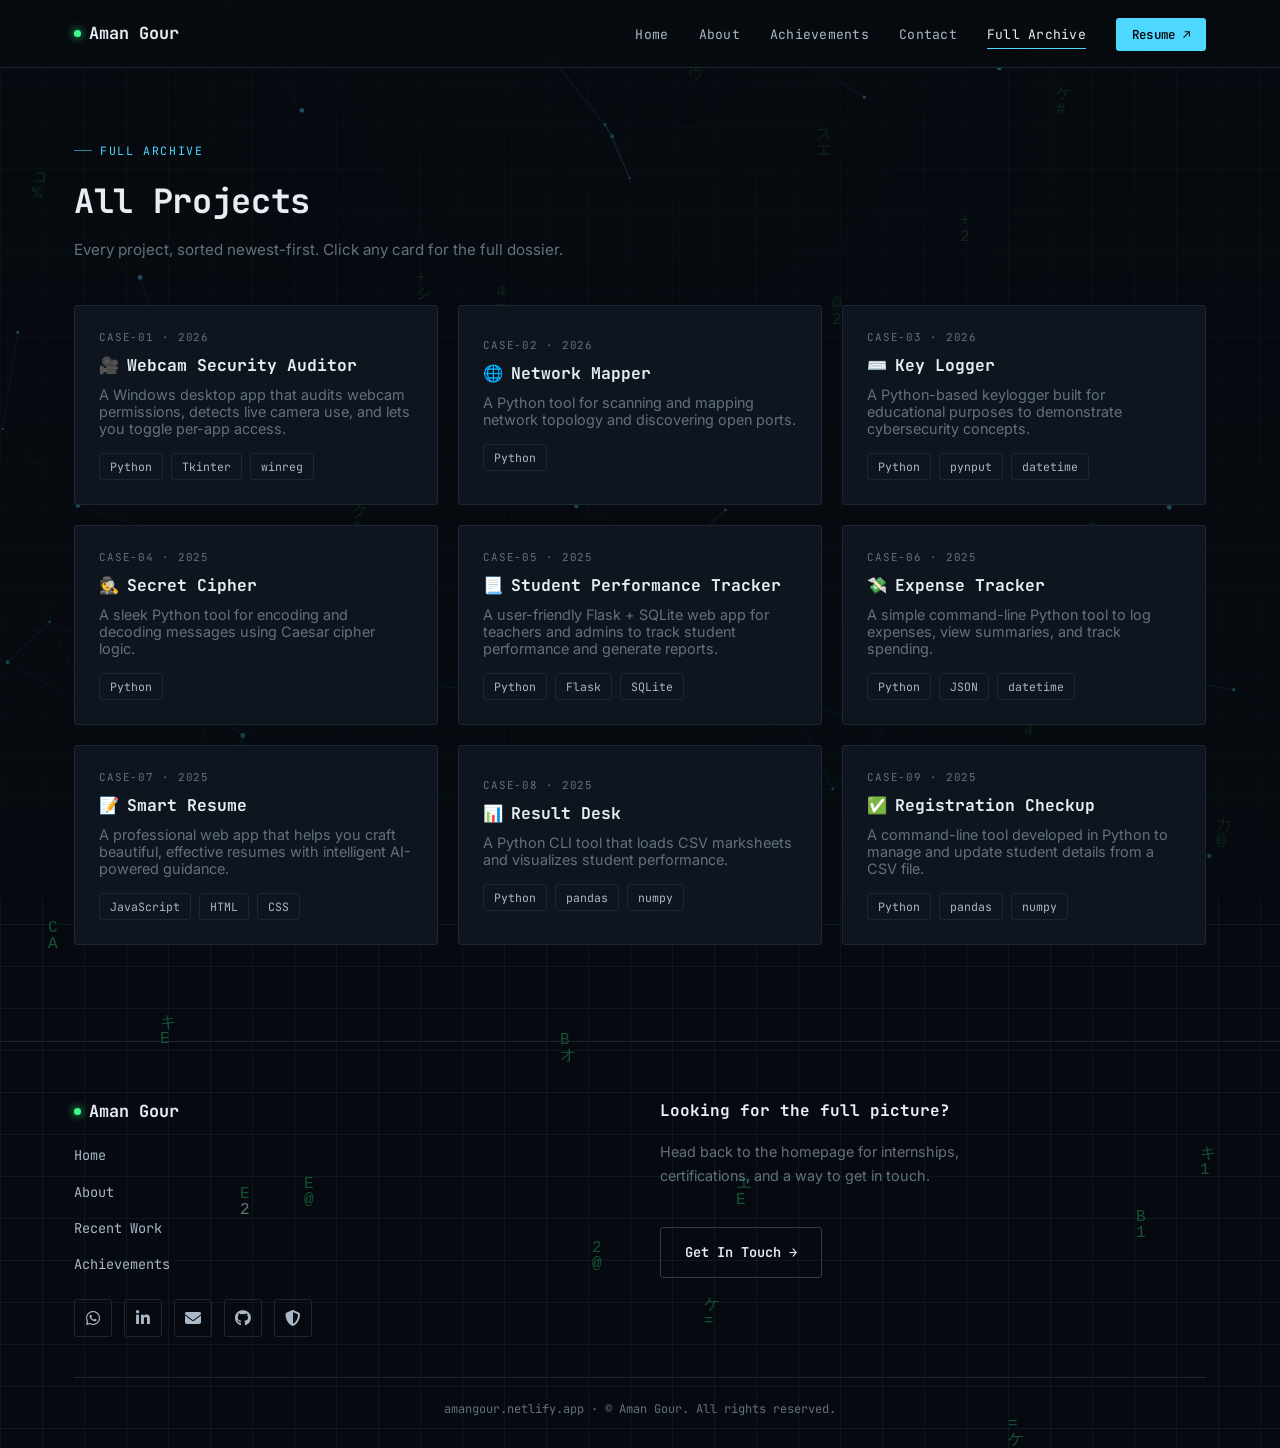
==== work.html @ c837bc0f "Updated portfolio with projects, certificates, and work completed up to July" ====
<!DOCTYPE html>
<html lang="en">
<head>
<meta charset="UTF-8">
<meta name="viewport" content="width=device-width, initial-scale=1.0">
<title>Full Archive — Aman Gour</title>
<meta name="description" content="Full project archive — Aman Gour.">
<link rel="preconnect" href="https://fonts.googleapis.com">
<link href="https://cdnjs.cloudflare.com/ajax/libs/font-awesome/6.4.0/css/all.min.css" rel="stylesheet"
  integrity="sha512-iecdLmaskl7CVkqkXNQ/ZH/XLlvWZOJyj7Yy7tcenmpD1ypASozpmT/E0iPtmFIB46ZmdtAc9eNBvH0H/ZpiBw=="
  crossorigin="anonymous" referrerpolicy="no-referrer">
<link rel="stylesheet" href="style.css">
</head>
<body data-page="archive">

  <canvas id="matrix-rain"></canvas>
  <canvas id="mesh-canvas"></canvas>
  <div id="bg-scrim"></div>


  <div id="page-transition">&gt; loading more data...</div>

  <!-- Nav -->
  <nav class="navbar">
    <div class="container">
      <a class="brand" href="index.html"><span class="dot"></span>Aman Gour</a>
      <ul class="nav-links">
        <li><a href="index.html" data-page-transition>Home</a></li>
        <li><a href="index.html#about" data-page-transition>About</a></li>
        <li><a href="index.html#achievements" data-page-transition>Achievements</a></li>
        <li><a href="index.html#contact" data-page-transition>Contact</a></li>
        <li><a href="work.html" class="active">Full Archive</a></li>
        <li><a href="Resuma/Aman_Gour_Resume.pdf" target="_blank" class="nav-cta">Resume ↗</a></li>
      </ul>
      <button class="nav-toggle" aria-label="Toggle navigation"><i class="fas fa-bars"></i></button>
    </div>
  </nav>

  <section class="section" style="padding-top: calc(var(--nav-h) + 64px);">
    <div class="container">
      <div class="eyebrow">Full Archive</div>
      <h2 class="section-title">All Projects</h2>
      <p class="section-sub">Every project, sorted newest-first. Click any card for the full dossier.</p>
      <div class="work-grid" id="archive-grid"></div>
    </div>
  </section>

  <!-- Footer -->
  <footer class="site-footer">
    <div class="container">
      <div class="footer-grid">
        <div>
          <div class="brand"><span class="dot"></span>Aman Gour</div>
          <ul class="footer-links">
            <li><a href="index.html" data-page-transition>Home</a></li>
            <li><a href="index.html#about" data-page-transition>About</a></li>
            <li><a href="index.html#projects" data-page-transition>Recent Work</a></li>
            <li><a href="index.html#achievements" data-page-transition>Achievements</a></li>
          </ul>
          <div class="social-row">
            <a class="social-btn" href="https://wa.me/+918125267557" title="WhatsApp"><i class="fab fa-whatsapp"></i></a>
            <a class="social-btn" href="https://www.linkedin.com/in/amangour-/" title="LinkedIn"><i class="fab fa-linkedin-in"></i></a>
            <a class="social-btn" href="mailto:amangour5488@gmail.com" title="Email"><i class="fas fa-envelope"></i></a>
            <a class="social-btn" href="https://github.com/AmanGour83" title="GitHub"><i class="fab fa-github"></i></a>
            <a class="social-btn" href="https://tryhackme.com/p/demonslave738" target="_blank" title="TryHackMe"><i class="fas fa-shield-halved"></i></a>
          </div>
        </div>
        <div>
          <h4 style="font-family:var(--font-mono); color:var(--text-0); margin-bottom:16px;">Looking for the full picture?</h4>
          <p style="font-size:0.9rem; color:var(--text-2); max-width:40ch;">Head back to the homepage for internships, certifications, and a way to get in touch.</p>
          <a href="index.html#contact" class="btn btn-ghost mt-lg" data-page-transition>Get In Touch →</a>
        </div>
      </div>
      <div class="footer-bottom">
        <a href="https://amangour.netlify.app" target="_blank">amangour.netlify.app</a> · © Aman Gour. All rights reserved.
      </div>
    </div>
  </footer>

  <!-- Shared modal -->
  <div class="modal-overlay" id="shared-modal" role="dialog" aria-modal="true" aria-hidden="true">
    <div class="modal-box">
      <button class="modal-close" aria-label="Close"><i class="fas fa-times"></i></button>
      <div class="modal-eyebrow"></div>
      <h3 class="modal-title"></h3>
      <div class="modal-meta"></div>
      <div class="modal-img-wrap">
        <img class="modal-img" src="" alt="">
        <div class="modal-img-nav">
          <button class="modal-nav-btn modal-nav-prev" aria-label="Previous image">&#8249;</button>
          <button class="modal-nav-btn modal-nav-next" aria-label="Next image">&#8250;</button>
        </div>
        <div class="modal-img-counter"></div>
      </div>
      <p class="modal-desc"></p>
      <div class="modal-tags"></div>
      <a class="modal-link" href="" target="_blank" rel="noopener"></a>
    </div>
  </div>

  <script src="data.js"></script>
  <script src="script.js"></script>
</body>
</html>
---- style.css ----
/* ==========================================================================
   Aman Gour — Portfolio
   Design language: network schematic + terminal noir + dossier structure
   ========================================================================== */

@import url('https://fonts.googleapis.com/css2?family=JetBrains+Mono:wght@400;500;600;700;800&family=Inter:wght@400;500;600&display=swap');

:root {
  /* -- palette -- */
  --bg-0: #070b10;
  --bg-1: #0b1119;
  --bg-card: #0e151f;
  --line-blueprint: rgba(79, 216, 255, 0.07);
  --line-blueprint-strong: rgba(79, 216, 255, 0.14);
  --border: #1b2733;
  --border-hover: #2c3f52;

  --cyan: #4fd8ff;
  --cyan-dim: #2a7f99;
  --green: #39ff8a;
  --green-dim: #1f8a53;
  --amber: #e8a33d;

  --text-0: #e7edf3;
  --text-1: #a9b7c6;
  --text-2: #62717f;

  /* -- type -- */
  --font-mono: 'JetBrains Mono', ui-monospace, monospace;
  --font-body: 'Inter', -apple-system, sans-serif;

  /* -- layout -- */
  --max: 1180px;
  --radius: 3px;
  --nav-h: 68px;
}

* { margin: 0; padding: 0; box-sizing: border-box; }

html { scroll-behavior: smooth; scroll-padding-top: calc(var(--nav-h) + 16px); }

@media (prefers-reduced-motion: reduce) {
  html { scroll-behavior: auto; }
  *, *::before, *::after { animation-duration: 0.01ms !important; animation-iteration-count: 1 !important; transition-duration: 0.01ms !important; }
}

body {
  position: relative;
  font-family: var(--font-body);
  background:
    linear-gradient(var(--line-blueprint) 1px, transparent 1px) 0 0 / 42px 42px,
    linear-gradient(90deg, var(--line-blueprint) 1px, transparent 1px) 0 0 / 42px 42px,
    var(--bg-0);
  color: var(--text-1);
  line-height: 1.65;
  overflow-x: hidden;
}

a { color: var(--cyan); text-decoration: none; }
img { max-width: 100%; display: block; }
button { font-family: inherit; }
::selection { background: var(--cyan-dim); color: var(--text-0); }

.container { max-width: var(--max); margin: 0 auto; padding: 0 24px; }

/* focus visibility */
a:focus-visible, button:focus-visible, input:focus-visible, textarea:focus-visible, .cc-flip:focus-visible, .cocurr-badge:focus-visible {
  outline: 2px solid var(--cyan);
  outline-offset: 2px;
}

/* --------------------------------------------------------------------------
   Dossier structural language — case-ID eyebrows, verified stamps, dividers
   -------------------------------------------------------------------------- */

.eyebrow {
  display: inline-flex;
  align-items: center;
  gap: 8px;
  font-family: var(--font-mono);
  font-size: 0.72rem;
  letter-spacing: 0.14em;
  text-transform: uppercase;
  color: var(--cyan);
  margin-bottom: 14px;
}
.eyebrow::before {
  content: '';
  width: 18px; height: 1px;
  background: var(--cyan-dim);
}

.section-title {
  font-family: var(--font-mono);
  font-weight: 700;
  font-size: clamp(1.5rem, 3.2vw, 2.1rem);
  color: var(--text-0);
  letter-spacing: -0.01em;
  margin-bottom: 8px;
}
.section-sub {
  color: var(--text-2);
  font-size: 0.95rem;
  max-width: 56ch;
  margin-bottom: 42px;
}

.section { padding: 96px 0; position: relative; }
.section + .section { border-top: 1px solid var(--border); }

.stamp {
  display: inline-flex;
  align-items: center;
  gap: 6px;
  font-family: var(--font-mono);
  font-size: 0.65rem;
  letter-spacing: 0.1em;
  text-transform: uppercase;
  color: var(--green);
  border: 1px solid var(--green-dim);
  border-radius: 999px;
  padding: 3px 10px 3px 8px;
}
.stamp::before { content: '✓'; font-weight: 700; }

/* --------------------------------------------------------------------------
   Navbar
   -------------------------------------------------------------------------- */

.navbar {
  position: fixed;
  top: 0; left: 0; right: 0;
  z-index: 100;
  height: var(--nav-h);
  display: flex;
  align-items: center;
  background: rgba(7, 11, 16, 0.82);
  backdrop-filter: blur(10px);
  border-bottom: 1px solid var(--border);
}
.navbar .container { display: flex; align-items: center; justify-content: space-between; width: 100%; }

.brand {
  font-family: var(--font-mono);
  font-weight: 700;
  font-size: 1.05rem;
  color: var(--text-0);
  display: flex;
  align-items: center;
  gap: 8px;
}
.brand .dot { width: 7px; height: 7px; border-radius: 50%; background: var(--green); box-shadow: 0 0 8px var(--green); }

.nav-links { display: flex; align-items: center; gap: 30px; list-style: none; }
.nav-links a {
  font-family: var(--font-mono);
  font-size: 0.82rem;
  color: var(--text-1);
  letter-spacing: 0.02em;
  position: relative;
  padding: 4px 0;
}
.nav-links a::after {
  content: '';
  position: absolute; left: 0; bottom: -2px;
  width: 0; height: 1px;
  background: var(--cyan);
  transition: width 0.2s ease;
}
.nav-links a:hover, .nav-links a.active { color: var(--text-0); }
.nav-links a:hover::after, .nav-links a.active::after { width: 100%; }

.nav-links a.nav-cta {
  font-family: var(--font-mono);
  font-size: 0.78rem;
  color: var(--bg-0);
  background: var(--cyan);
  padding: 8px 16px;
  border-radius: var(--radius);
  font-weight: 600;
}
.nav-links a.nav-cta:hover { background: #7ae4ff; color: var(--bg-0); }

.nav-toggle { display: none; background: none; border: 1px solid var(--border); color: var(--text-0); width: 40px; height: 40px; border-radius: var(--radius); }

@media (max-width: 860px) {
  .nav-links { position: fixed; top: var(--nav-h); left: 0; right: 0; background: var(--bg-1); border-bottom: 1px solid var(--border); flex-direction: column; align-items: flex-start; padding: 20px 24px; gap: 18px; transform: translateY(-8px); opacity: 0; pointer-events: none; transition: 0.2s ease; }
  .nav-links.open { transform: translateY(0); opacity: 1; pointer-events: auto; }
  .nav-toggle { display: block; }
}

/* --------------------------------------------------------------------------
   Full-page background layer — matrix rain (scrolls with page) +
   mouse-reactive mesh network (fixed to viewport) + readability scrim
   -------------------------------------------------------------------------- */

#matrix-rain {
  position: absolute;
  top: 0; left: 0;
  z-index: -3;
  opacity: 0.55;
  pointer-events: none;
  /* width/height set in px by JS (script.js) — percentages here would
     resolve against the viewport, not the full document, and cut the
     effect off after the first screen. */
}
#mesh-canvas { position: fixed; inset: 0; width: 100%; height: 100%; z-index: -2; }
#bg-scrim {
  position: fixed; inset: 0;
  z-index: -1;
  pointer-events: none;
  background:
    radial-gradient(ellipse 900px 600px at 50% 0%, rgba(7,11,16,0.35), transparent 60%),
    linear-gradient(rgba(7,11,16,0.55), rgba(7,11,16,0.72));
}


/* --------------------------------------------------------------------------
   Hero — photo + terminal frame, text column, hacker vibe
   -------------------------------------------------------------------------- */

.hero {
  position: relative;
  padding-top: calc(var(--nav-h) + 90px);
  padding-bottom: 90px;
  min-height: 92vh;
  display: flex;
  align-items: center;
}
.hero .container { position: relative; z-index: 1; }

.hero-grid {
  display: grid;
  grid-template-columns: minmax(260px, 380px) 1fr;
  gap: 56px;
  align-items: center;
}
@media (max-width: 860px) {
  .hero-grid { grid-template-columns: 1fr; gap: 36px; }
  .hero-photo-col { max-width: 320px; margin: 0 auto; }
}

.hero-photo-frame {
  position: relative;
  border: 1px solid var(--border-hover);
  border-radius: 4px;
  overflow: hidden;
  background: var(--bg-card);
  box-shadow: 0 0 50px rgba(79, 216, 255, 0.16);
}
.frame-bar {
  display: flex;
  align-items: center;
  gap: 7px;
  padding: 9px 12px;
  border-bottom: 1px solid var(--border);
  background: rgba(0,0,0,0.35);
}
.frame-bar .fdot { width: 9px; height: 9px; border-radius: 50%; }
.frame-bar .fdot.red { background: #ff5f57; }
.frame-bar .fdot.amber { background: #febc2e; }
.frame-bar .fdot.green { background: #28c840; }
.frame-bar .frame-path {
  margin-left: 8px;
  font-family: var(--font-mono);
  font-size: 0.68rem;
  color: var(--text-2);
  letter-spacing: 0.03em;
}

.frame-media { position: relative; aspect-ratio: 4 / 5; overflow: hidden; background: #000; }
.frame-media img {
  width: 100%; height: 100%;
  object-fit: cover;
  object-position: 60% 38%;
  transform: rotate(8deg) scale(1.22);
  filter: grayscale(0.15) contrast(1.08) saturate(1.05) brightness(1.02);
}
.frame-media::before {
  content: '';
  position: absolute; inset: 0;
  background: linear-gradient(180deg, rgba(79,216,255,0.08), transparent 35%, rgba(7,11,16,0.28));
  mix-blend-mode: normal;
  pointer-events: none;
}
.scan-sweep {
  position: absolute; left: 0; right: 0; height: 40%;
  background: linear-gradient(180deg, transparent, rgba(79,216,255,0.22), transparent);
  animation: scan-sweep 3.2s linear infinite;
  pointer-events: none;
}
@keyframes scan-sweep {
  0% { top: -40%; }
  100% { top: 100%; }
}
.frame-media::after {
  content: '';
  position: absolute; inset: 0;
  background: repeating-linear-gradient(0deg, rgba(0,0,0,0.14) 0px, rgba(0,0,0,0.14) 1px, transparent 1px, transparent 3px);
  pointer-events: none;
  opacity: 0.35;
}
.frame-footer {
  display: flex; align-items: center; gap: 8px;
  padding: 10px 12px;
  border-top: 1px solid var(--border);
  font-family: var(--font-mono);
  font-size: 0.68rem;
  color: var(--green);
  letter-spacing: 0.06em;
  background: rgba(0,0,0,0.35);
}
.frame-footer .blink-dot { width: 6px; height: 6px; border-radius: 50%; background: var(--green); box-shadow: 0 0 6px var(--green); animation: blink 1.1s steps(1) infinite; }

@keyframes photo-glitch-in {
  0% { opacity: 0; clip-path: inset(0 0 100% 0); transform: translateY(6px); }
  35% { opacity: 1; clip-path: inset(0 0 40% 0); transform: translateX(-4px); }
  50% { clip-path: inset(0 0 15% 0); transform: translateX(3px); }
  70% { clip-path: inset(0 0 0 0); transform: translateX(-1px); }
  100% { clip-path: inset(0 0 0 0); transform: translateX(0); }
}
.hero-photo-frame.is-loaded .frame-media img { animation: photo-glitch-in 0.7s steps(6) both; }

.hero-eyebrow {
  font-family: var(--font-mono);
  font-size: 0.78rem;
  color: var(--green);
  letter-spacing: 0.1em;
  display: flex;
  align-items: center;
  gap: 10px;
  margin-bottom: 24px;
}
.hero-eyebrow .blink { animation: blink 1.1s steps(1) infinite; }
@keyframes blink { 50% { opacity: 0; } }

.hero h1 {
  font-family: var(--font-mono);
  font-weight: 800;
  font-size: clamp(2.4rem, 6vw, 4.2rem);
  line-height: 1.05;
  color: var(--text-0);
  letter-spacing: -0.02em;
  max-width: 15ch;
}
.hero h1 .accent { color: var(--cyan); }
.hero-cursor { display: inline-block; width: 0.5ch; background: var(--cyan); margin-left: 2px; animation: blink 0.9s steps(1) infinite; }

.hero-tagline {
  font-family: var(--font-mono);
  font-size: 1rem;
  color: var(--text-1);
  margin-top: 22px;
}
.hero-lead {
  font-size: 1.05rem;
  color: var(--text-2);
  max-width: 58ch;
  margin-top: 14px;
}

.hero-actions { display: flex; flex-wrap: wrap; gap: 14px; margin-top: 36px; }

.btn {
  font-family: var(--font-mono);
  font-size: 0.85rem;
  font-weight: 600;
  padding: 13px 24px;
  border-radius: var(--radius);
  display: inline-flex;
  align-items: center;
  gap: 8px;
  border: 1px solid var(--border-hover);
  transition: 0.18s ease;
}
.btn-primary { background: var(--cyan); color: var(--bg-0); border-color: var(--cyan); }
.btn-primary:hover { background: #7ae4ff; box-shadow: 0 0 24px rgba(79, 216, 255, 0.25); }
.btn-ghost { color: var(--text-0); background: transparent; }
.btn-ghost:hover { border-color: var(--cyan); color: var(--cyan); }

/* --------------------------------------------------------------------------
   Live stats bar
   -------------------------------------------------------------------------- */

.stats-bar { padding: 44px 0; border-top: 1px solid var(--border); border-bottom: 1px solid var(--border); }
.stats-grid { display: grid; grid-template-columns: repeat(auto-fit, minmax(150px, 1fr)); gap: 24px; }
.stat {
  border: 1px solid var(--border);
  border-radius: var(--radius);
  padding: 20px 18px;
  background: var(--bg-card);
  position: relative;
}
.stat::before {
  content: attr(data-node);
  position: absolute; top: 10px; right: 12px;
  font-family: var(--font-mono);
  font-size: 0.62rem;
  color: var(--text-2);
  letter-spacing: 0.08em;
}
.stat-value {
  font-family: var(--font-mono);
  font-weight: 700;
  font-size: 1.9rem;
  color: var(--cyan);
}
.stat-label {
  font-family: var(--font-mono);
  font-size: 0.72rem;
  color: var(--text-2);
  letter-spacing: 0.05em;
  text-transform: uppercase;
  margin-top: 4px;
}
.stat.is-loading .stat-value { color: var(--text-2); }
.stat.is-stale .stat-value::after { content: ' ⚠'; font-size: 0.9rem; color: var(--amber); }

/* --------------------------------------------------------------------------
   Cards (about, dossier)
   -------------------------------------------------------------------------- */

.grid-2 { display: grid; grid-template-columns: 1fr 1fr; gap: 24px; }
@media (max-width: 780px) { .grid-2 { grid-template-columns: 1fr; } }

.card {
  background: var(--bg-card);
  border: 1px solid var(--border);
  border-radius: var(--radius);
  padding: 30px;
  transition: border-color 0.2s ease;
}
.card:hover { border-color: var(--border-hover); }
.card h4 {
  font-family: var(--font-mono);
  color: var(--text-0);
  font-size: 1rem;
  margin-bottom: 14px;
  display: flex;
  align-items: center;
  gap: 10px;
}

.tag-row { display: flex; flex-wrap: wrap; gap: 8px; margin-top: 18px; }
.tag {
  font-family: var(--font-mono);
  font-size: 0.72rem;
  color: var(--text-1);
  border: 1px solid var(--border);
  border-radius: var(--radius);
  padding: 5px 10px;
}

.social-row { display: flex; gap: 12px; margin-top: 22px; }
.social-btn {
  width: 38px; height: 38px;
  display: flex; align-items: center; justify-content: center;
  border: 1px solid var(--border);
  border-radius: var(--radius);
  color: var(--text-1);
  transition: 0.18s ease;
}
.social-btn:hover { border-color: var(--cyan); color: var(--cyan); }

/* --------------------------------------------------------------------------
   Recent work strip / project grid
   -------------------------------------------------------------------------- */

.work-grid { display: grid; grid-template-columns: repeat(auto-fill, minmax(300px, 1fr)); gap: 20px; }

.work-card {
  background: var(--bg-card);
  border: 1px solid var(--border);
  border-radius: var(--radius);
  padding: 24px;
  cursor: pointer;
  text-align: left;
  color: inherit;
  width: 100%;
  transition: 0.2s ease;
  position: relative;
}
.work-card:hover { border-color: var(--cyan-dim); transform: translateY(-2px); }
.work-card-id { font-family: var(--font-mono); font-size: 0.68rem; color: var(--text-2); letter-spacing: 0.08em; margin-bottom: 10px; }
.work-card h4 { font-family: var(--font-mono); color: var(--text-0); font-size: 1.02rem; margin-bottom: 10px; display: flex; align-items: center; gap: 8px; }
.work-card p { font-size: 0.9rem; color: var(--text-2); }
.work-card .tag-row { margin-top: 16px; }

.section-footer-link { margin-top: 36px; text-align: center; }

/* --------------------------------------------------------------------------
   Internship timeline (zigzag)
   -------------------------------------------------------------------------- */

.timeline { position: relative; padding: 20px 0; }
.timeline::before {
  content: '';
  position: absolute; left: 50%; top: 0; bottom: 0;
  width: 1px;
  background: linear-gradient(var(--border), var(--cyan-dim), var(--border));
  transform: translateX(-50%);
}
.tl-item { position: relative; width: 50%; padding: 0 44px 56px; }
.tl-item:nth-child(odd) { left: 0; text-align: right; }
.tl-item:nth-child(even) { left: 50%; text-align: left; }
.tl-node {
  position: absolute; top: 4px;
  width: 13px; height: 13px;
  border-radius: 50%;
  background: var(--bg-0);
  border: 2px solid var(--cyan);
}
.tl-item:nth-child(odd) .tl-node { right: -7px; }
.tl-item:nth-child(even) .tl-node { left: -7px; }

.tl-trigger {
  background: var(--bg-card);
  border: 1px solid var(--border);
  border-radius: var(--radius);
  padding: 20px 22px;
  cursor: pointer;
  width: 100%;
  color: inherit;
  transition: 0.18s ease;
}
.tl-trigger:hover { border-color: var(--cyan-dim); }
.tl-org { font-family: var(--font-mono); color: var(--text-0); font-size: 0.98rem; font-weight: 600; }
.tl-role { color: var(--text-2); font-size: 0.85rem; margin-top: 4px; }
.tl-dates { font-family: var(--font-mono); color: var(--cyan-dim); font-size: 0.72rem; margin-top: 8px; letter-spacing: 0.05em; }

@media (max-width: 760px) {
  .timeline::before { left: 14px; }
  .tl-item, .tl-item:nth-child(even) { width: 100%; left: 0; text-align: left; padding: 0 0 40px 42px; }
  .tl-item:nth-child(odd) .tl-node, .tl-item:nth-child(even) .tl-node { left: 8px; right: auto; }
}

/* --------------------------------------------------------------------------
   Flip cards — course certificates
   -------------------------------------------------------------------------- */

.flip-grid { display: grid; grid-template-columns: repeat(auto-fill, minmax(230px, 1fr)); gap: 20px; }

.cc-flip {
  perspective: 1200px;
  height: 220px;
  cursor: pointer;
  background: none;
  border: none;
  width: 100%;
  color: inherit;
}
.cc-flip-inner {
  position: relative;
  width: 100%; height: 100%;
  transition: transform 0.55s cubic-bezier(.4,.2,.2,1);
  transform-style: preserve-3d;
}
.cc-flip.is-flipped .cc-flip-inner, .cc-flip:hover .cc-flip-inner, .cc-flip:focus-visible .cc-flip-inner { transform: rotateY(180deg); }

.cc-face {
  position: absolute; inset: 0;
  backface-visibility: hidden;
  border: 1px solid var(--border);
  border-radius: var(--radius);
  background: var(--bg-card);
  padding: 20px;
  display: flex; flex-direction: column; justify-content: space-between;
  text-align: left;
  overflow: hidden;
}
.cc-face-front::after {
  content: '';
  position: absolute; inset: 0;
  background: linear-gradient(120deg, transparent 40%, rgba(79,216,255,0.12) 50%, transparent 60%);
  transform: translateX(-100%);
}
.cc-flip:hover .cc-face-front::after { animation: scan 1.1s ease; }
@keyframes scan { to { transform: translateX(100%); } }

.cc-face-title { font-family: var(--font-mono); color: var(--text-0); font-size: 0.95rem; line-height: 1.35; }
.cc-face-issuer { color: var(--text-2); font-size: 0.78rem; margin-top: 10px; }
.cc-face-hint { font-family: var(--font-mono); font-size: 0.65rem; color: var(--cyan-dim); letter-spacing: 0.06em; text-transform: uppercase; }

.cc-face-back { transform: rotateY(180deg); padding: 10px; align-items: center; }
.cc-face-back img { max-height: 100%; object-fit: contain; border-radius: 2px; }

/* --------------------------------------------------------------------------
   Achievement-unlock badges — co-curricular
   -------------------------------------------------------------------------- */

.badge-grid { display: grid; grid-template-columns: repeat(auto-fill, minmax(230px, 1fr)); gap: 20px; }

.cocurr-badge {
  background: var(--bg-card);
  border: 1px solid var(--border);
  border-radius: var(--radius);
  padding: 22px;
  text-align: left;
  cursor: pointer;
  width: 100%;
  color: inherit;
  opacity: 0.35;
  filter: grayscale(1);
  transform: translateY(10px);
  transition: opacity 0.5s ease, filter 0.5s ease, transform 0.5s ease, border-color 0.2s ease;
}
.cocurr-badge.is-unlocked {
  opacity: 1;
  filter: grayscale(0);
  transform: translateY(0);
  box-shadow: 0 0 0 1px var(--green-dim), 0 0 26px rgba(57,255,138,0.08);
}
.cocurr-badge:hover { border-color: var(--cyan-dim); }
.badge-icon { font-family: var(--font-mono); font-size: 0.68rem; color: var(--green); letter-spacing: 0.08em; margin-bottom: 10px; }
.badge-title { font-family: var(--font-mono); color: var(--text-0); font-size: 0.95rem; }
.badge-issuer { color: var(--text-2); font-size: 0.8rem; margin-top: 8px; }

/* --------------------------------------------------------------------------
   Shared modal
   -------------------------------------------------------------------------- */

.modal-overlay {
  position: fixed; inset: 0;
  background: rgba(3, 5, 8, 0.82);
  backdrop-filter: blur(3px);
  z-index: 200;
  display: flex; align-items: center; justify-content: center;
  padding: 24px;
  opacity: 0; pointer-events: none;
  transition: opacity 0.2s ease;
}
.modal-overlay.is-open { opacity: 1; pointer-events: auto; }

.modal-box {
  background: var(--bg-1);
  border: 1px solid var(--border-hover);
  border-radius: 4px;
  max-width: 640px; width: 100%;
  max-height: 86vh;
  overflow-y: auto;
  padding: 32px;
  transform: translateY(14px);
  transition: transform 0.22s ease;
  position: relative;
}
.modal-overlay.is-open .modal-box { transform: translateY(0); }

.modal-close {
  position: absolute; top: 18px; right: 18px;
  width: 34px; height: 34px;
  border: 1px solid var(--border);
  border-radius: var(--radius);
  background: transparent;
  color: var(--text-1);
  font-size: 1rem;
  cursor: pointer;
}
.modal-close:hover { color: var(--cyan); border-color: var(--cyan); }

.modal-eyebrow { font-family: var(--font-mono); font-size: 0.7rem; color: var(--cyan); letter-spacing: 0.1em; text-transform: uppercase; margin-bottom: 10px; }
.modal-title { font-family: var(--font-mono); font-size: 1.4rem; color: var(--text-0); margin-bottom: 6px; padding-right: 40px; }
.modal-meta { font-family: var(--font-mono); font-size: 0.8rem; color: var(--text-2); margin-bottom: 18px; }
.modal-img-wrap { position: relative; margin-bottom: 20px; }
.modal-img { width: 100%; border-radius: 3px; border: 1px solid var(--border); display: block; }
.modal-img-nav {
  position: absolute; inset: 0;
  display: none;
  align-items: center;
  justify-content: space-between;
  padding: 0 10px;
  pointer-events: none;
}
.modal-nav-btn {
  pointer-events: auto;
  width: 38px; height: 38px;
  border-radius: 50%;
  border: 1px solid var(--border-hover);
  background: rgba(7, 11, 16, 0.72);
  color: var(--text-0);
  font-size: 1.3rem;
  line-height: 1;
  display: flex; align-items: center; justify-content: center;
  cursor: pointer;
  transition: 0.18s ease;
}
.modal-nav-btn:hover { background: var(--cyan); color: var(--bg-0); border-color: var(--cyan); }
.modal-img-counter {
  position: absolute; bottom: 10px; right: 10px;
  font-family: var(--font-mono);
  font-size: 0.68rem;
  letter-spacing: 0.05em;
  color: var(--text-0);
  background: rgba(7, 11, 16, 0.72);
  border: 1px solid var(--border);
  border-radius: var(--radius);
  padding: 3px 9px;
}
.modal-desc { color: var(--text-1); font-size: 0.95rem; min-height: 1.6em; }
.modal-desc .caret { display: inline-block; width: 0.5ch; background: var(--cyan); animation: blink 0.9s steps(1) infinite; }
.modal-tags { display: flex; flex-wrap: wrap; gap: 8px; margin-top: 20px; }
.modal-link { display: inline-flex; align-items: center; gap: 8px; margin-top: 22px; font-family: var(--font-mono); font-size: 0.85rem; color: var(--cyan); }

/* --------------------------------------------------------------------------
   Contact + footer
   -------------------------------------------------------------------------- */

.terminal-form-frame {
  border: 1px solid var(--border-hover);
  border-radius: 4px;
  overflow: hidden;
  background: var(--bg-card);
  box-shadow: 0 0 40px rgba(79, 216, 255, 0.1);
}
.terminal-form { padding: 20px 22px 22px; }

.term-field { margin-bottom: 16px; }
.term-prompt {
  display: block;
  font-family: var(--font-mono);
  font-size: 0.78rem;
  color: var(--green);
  letter-spacing: 0.03em;
  margin-bottom: 6px;
}
.term-field input, .term-field textarea {
  width: 100%;
  background: transparent;
  border: none;
  border-bottom: 1px solid var(--border);
  border-radius: 0;
  color: var(--text-0);
  font-family: var(--font-mono);
  font-size: 0.9rem;
  padding: 8px 4px;
  resize: vertical;
  transition: border-color 0.18s ease;
}
.term-field input:focus, .term-field textarea:focus {
  outline: none;
  border-color: var(--cyan);
  box-shadow: 0 1px 0 0 var(--cyan);
}
.term-field input::placeholder, .term-field textarea::placeholder {
  color: var(--text-2);
  font-style: italic;
}
.term-field-area textarea { border: 1px solid var(--border); border-radius: var(--radius); padding: 10px; }
.term-field-area textarea:focus { border-color: var(--cyan); box-shadow: none; }

.term-submit {
  width: 100%;
  justify-content: center;
  margin-top: 6px;
}

.form-status { font-family: var(--font-mono); font-size: 0.82rem; margin: 0 22px 18px; }
.form-status.ok { color: var(--green); }
.form-status.err { color: #ff6b6b; }

footer.site-footer { border-top: 1px solid var(--border); padding: 56px 0 28px; }
.footer-grid { display: grid; grid-template-columns: 1fr 1fr; gap: 40px; }
@media (max-width: 780px) { .footer-grid { grid-template-columns: 1fr; } }
.footer-links { list-style: none; display: flex; flex-direction: column; gap: 10px; margin-top: 16px; }
.footer-links a { font-family: var(--font-mono); font-size: 0.85rem; color: var(--text-1); }
.footer-links a:hover { color: var(--cyan); }
.footer-bottom { border-top: 1px solid var(--border); margin-top: 40px; padding-top: 22px; text-align: center; font-family: var(--font-mono); font-size: 0.75rem; color: var(--text-2); }
.footer-bottom a { color: var(--text-2); }
.footer-bottom a:hover { color: var(--cyan); }

/* --------------------------------------------------------------------------
   Boot sequence overlay
   -------------------------------------------------------------------------- */

#boot-overlay {
  position: fixed; inset: 0; z-index: 500;
  background: var(--bg-0);
  display: flex; align-items: center; justify-content: center;
  transition: opacity 0.4s ease;
}
#boot-overlay.hidden { opacity: 0; pointer-events: none; }
.boot-lines { font-family: var(--font-mono); font-size: 0.95rem; color: var(--green); text-align: left; min-width: 280px; }
.boot-lines div { opacity: 0; animation: boot-in 0.25s forwards; }
.boot-lines div:nth-child(1) { animation-delay: 0.1s; }
.boot-lines div:nth-child(2) { animation-delay: 0.55s; }
.boot-lines div:nth-child(3) { animation-delay: 1.0s; }
.boot-lines div:nth-child(4) { animation-delay: 1.45s; color: var(--cyan); }
@keyframes boot-in { to { opacity: 1; } }

/* --------------------------------------------------------------------------
   Scroll-reveal (decrypt-settle)
   -------------------------------------------------------------------------- */

.reveal { opacity: 0; transform: translateY(16px); filter: blur(2px); transition: opacity 0.5s ease, transform 0.5s ease, filter 0.4s ease; }
.reveal.is-visible { opacity: 1; transform: translateY(0); filter: blur(0); }

/* --------------------------------------------------------------------------
   Page-load "loading more data" transition (used on internal nav)
   -------------------------------------------------------------------------- */

#page-transition {
  position: fixed; inset: 0; z-index: 400;
  background: var(--bg-0);
  display: flex; align-items: center; justify-content: center;
  opacity: 0; pointer-events: none;
  transition: opacity 0.25s ease;
  font-family: var(--font-mono);
  color: var(--cyan);
  font-size: 0.85rem;
  letter-spacing: 0.08em;
}
#page-transition.is-active { opacity: 1; pointer-events: auto; }

/* --------------------------------------------------------------------------
   Utility
   -------------------------------------------------------------------------- */

.text-center { text-align: center; }
.mt-lg { margin-top: 40px; }
.sr-only { position: absolute; width: 1px; height: 1px; overflow: hidden; clip: rect(0,0,0,0); }
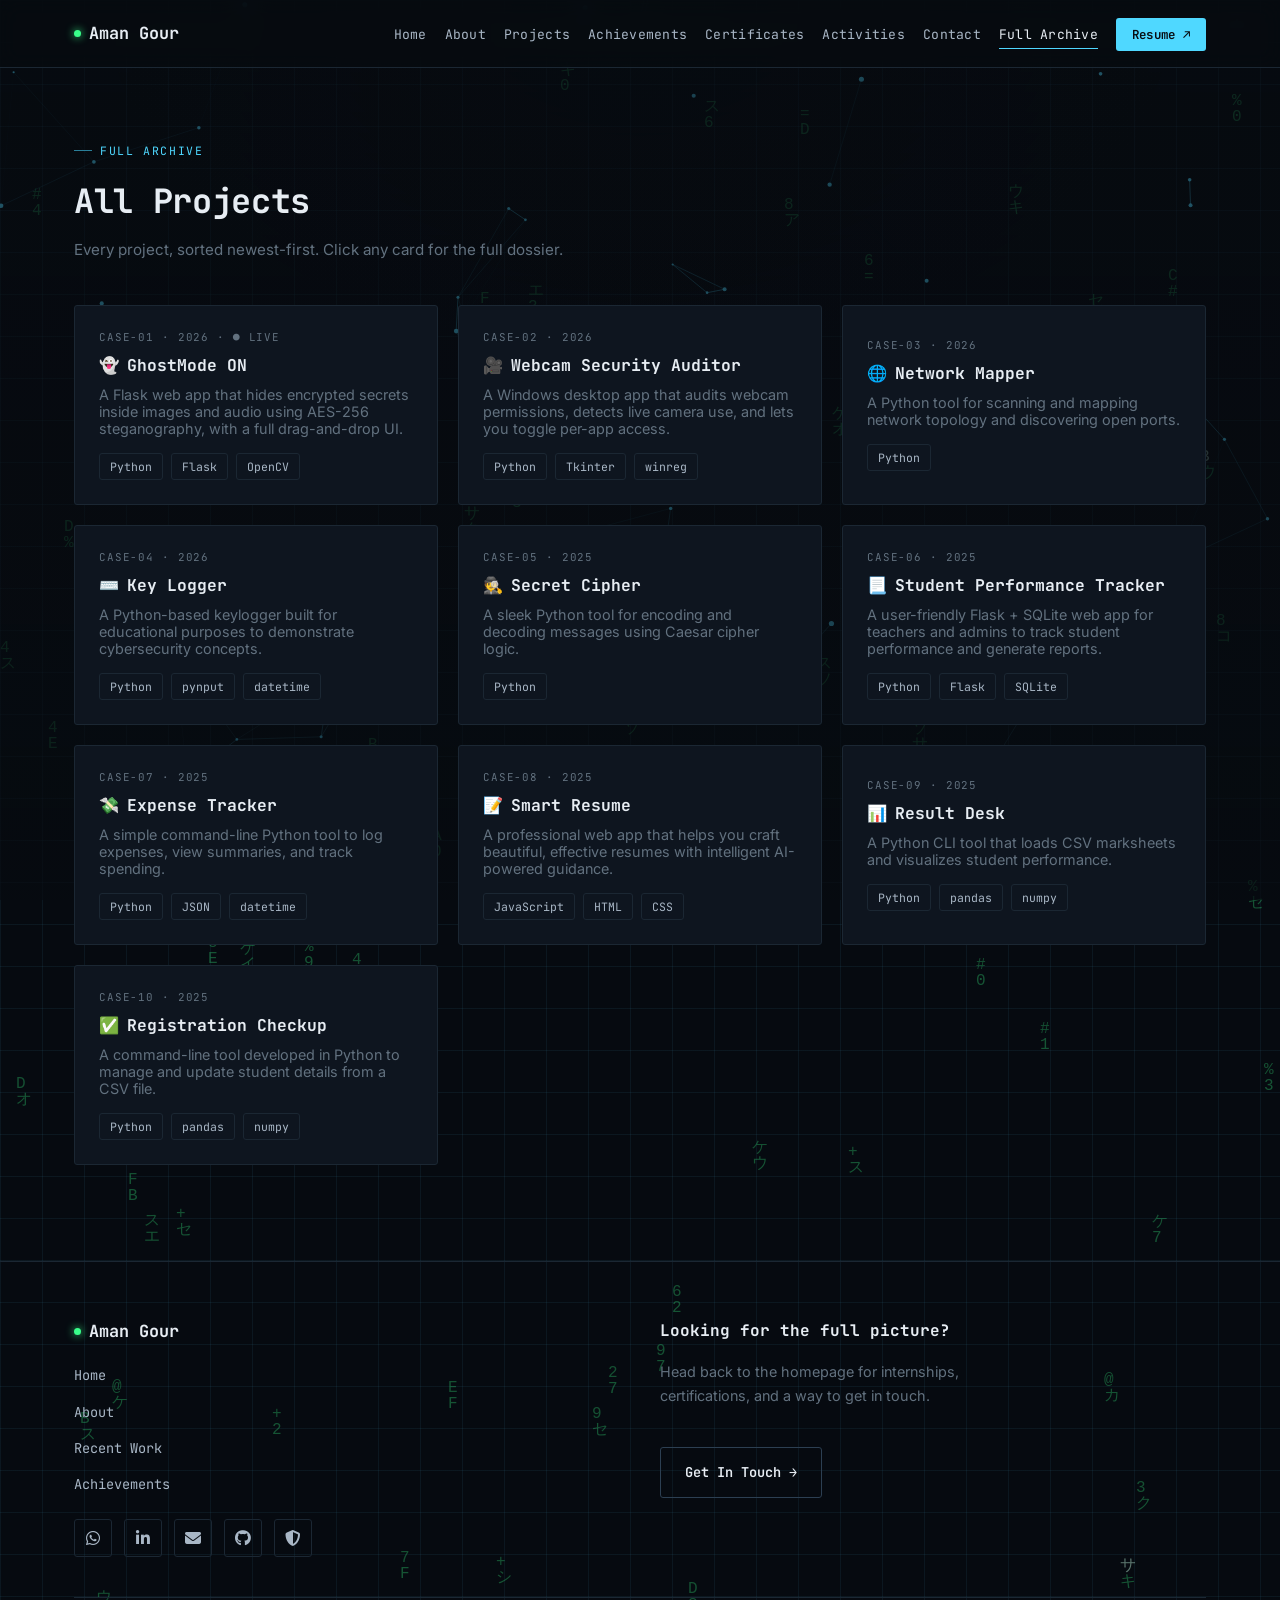
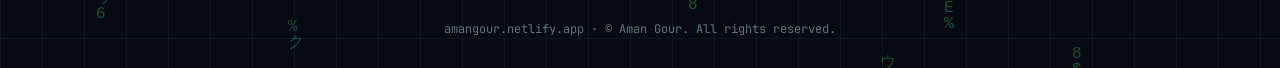
==== commit 53878769: "Update certificates to PDF, enhance mobile responsiveness, add glowing modal borders, and add direct" ====
--- a/work.html
+++ b/work.html
@@ -27,7 +27,10 @@
       <ul class="nav-links">
         <li><a href="index.html" data-page-transition>Home</a></li>
         <li><a href="index.html#about" data-page-transition>About</a></li>
+        <li><a href="index.html#projects" data-page-transition>Projects</a></li>
         <li><a href="index.html#achievements" data-page-transition>Achievements</a></li>
+        <li><a href="index.html#certificates" data-page-transition>Certificates</a></li>
+        <li><a href="index.html#activities" data-page-transition>Activities</a></li>
         <li><a href="index.html#contact" data-page-transition>Contact</a></li>
         <li><a href="work.html" class="active">Full Archive</a></li>
         <li><a href="Resuma/Aman_Gour_Resume.pdf" target="_blank" class="nav-cta">Resume ↗</a></li>
@@ -84,20 +87,33 @@
       <div class="modal-eyebrow"></div>
       <h3 class="modal-title"></h3>
       <div class="modal-meta"></div>
+      <div class="modal-doc-tabs" style="display:none;"></div>
       <div class="modal-img-wrap">
         <img class="modal-img" src="" alt="">
-        <div class="modal-img-nav">
-          <button class="modal-nav-btn modal-nav-prev" aria-label="Previous image">&#8249;</button>
-          <button class="modal-nav-btn modal-nav-next" aria-label="Next image">&#8250;</button>
+        <div class="modal-pdf-wrap" style="display:none;">
+          <div class="modal-pdf-loader">
+            <span class="cyber-spinner"></span>
+            <span>&gt; decoding document stream...</span>
+          </div>
+          <canvas class="modal-pdf-canvas"></canvas>
+          <div class="modal-pdf-pager" style="display:none;">
+            <button class="modal-page-btn modal-page-prev" aria-label="Previous page" type="button"><i class="fas fa-chevron-left"></i></button>
+            <span class="modal-page-info">Page <span class="modal-current-page">1</span> of <span class="modal-total-pages">1</span></span>
+            <button class="modal-page-btn modal-page-next" aria-label="Next page" type="button"><i class="fas fa-chevron-right"></i></button>
+          </div>
         </div>
-        <div class="modal-img-counter"></div>
       </div>
       <p class="modal-desc"></p>
       <div class="modal-tags"></div>
-      <a class="modal-link" href="" target="_blank" rel="noopener"></a>
+      <div class="modal-link-row">
+        <a class="modal-link" href="" target="_blank" rel="noopener"></a>
+        <a class="modal-link modal-link-demo" href="" target="_blank" rel="noopener" style="display:none;"></a>
+        <a class="modal-link modal-pdf-action" href="" target="_blank" rel="noopener" style="display:none;"><i class="fas fa-file-pdf"></i> Open Original PDF ↗</a>
+      </div>
     </div>
   </div>
 
+  <script src="https://cdnjs.cloudflare.com/ajax/libs/pdf.js/3.11.174/pdf.min.js"></script>
   <script src="data.js"></script>
   <script src="script.js"></script>
 </body>
--- a/style.css
+++ b/style.css
@@ -151,7 +151,7 @@
 }
 .brand .dot { width: 7px; height: 7px; border-radius: 50%; background: var(--green); box-shadow: 0 0 8px var(--green); }
 
-.nav-links { display: flex; align-items: center; gap: 30px; list-style: none; }
+.nav-links { display: flex; align-items: center; gap: 18px; list-style: none; }
 .nav-links a {
   font-family: var(--font-mono);
   font-size: 0.82rem;
@@ -183,7 +183,13 @@
 
 .nav-toggle { display: none; background: none; border: 1px solid var(--border); color: var(--text-0); width: 40px; height: 40px; border-radius: var(--radius); }
 
-@media (max-width: 860px) {
+@media (max-width: 1080px) {
+  .nav-links { gap: 12px; }
+  .nav-links a { font-size: 0.76rem; }
+  .nav-links a.nav-cta { padding: 6px 12px; font-size: 0.74rem; }
+}
+
+@media (max-width: 960px) {
   .nav-links { position: fixed; top: var(--nav-h); left: 0; right: 0; background: var(--bg-1); border-bottom: 1px solid var(--border); flex-direction: column; align-items: flex-start; padding: 20px 24px; gap: 18px; transform: translateY(-8px); opacity: 0; pointer-events: none; transition: 0.2s ease; }
   .nav-links.open { transform: translateY(0); opacity: 1; pointer-events: auto; }
   .nav-toggle { display: block; }
@@ -492,7 +498,7 @@
    Internship timeline (zigzag)
    -------------------------------------------------------------------------- */
 
-.timeline { position: relative; padding: 20px 0; }
+.timeline { position: relative; padding: 0 0 10px; margin-top: -4px; }
 .timeline::before {
   content: '';
   position: absolute; left: 50%; top: 0; bottom: 0;
@@ -500,7 +506,7 @@
   background: linear-gradient(var(--border), var(--cyan-dim), var(--border));
   transform: translateX(-50%);
 }
-.tl-item { position: relative; width: 50%; padding: 0 44px 56px; }
+.tl-item { position: relative; width: 50%; padding: 0 44px 34px; }
 .tl-item:nth-child(odd) { left: 0; text-align: right; }
 .tl-item:nth-child(even) { left: 50%; text-align: left; }
 .tl-node {
@@ -528,10 +534,68 @@
 .tl-role { color: var(--text-2); font-size: 0.85rem; margin-top: 4px; }
 .tl-dates { font-family: var(--font-mono); color: var(--cyan-dim); font-size: 0.72rem; margin-top: 8px; letter-spacing: 0.05em; }
 
+.tl-doc-pills {
+  display: flex;
+  flex-wrap: wrap;
+  gap: 6px;
+  margin-top: 12px;
+}
+.tl-item:nth-child(odd) .tl-doc-pills {
+  justify-content: flex-end;
+}
+@media (max-width: 760px) {
+  .tl-item:nth-child(odd) .tl-doc-pills {
+    justify-content: flex-start;
+  }
+}
+.tl-doc-pill {
+  display: inline-flex;
+  align-items: center;
+  gap: 6px;
+  font-family: var(--font-mono);
+  font-size: 0.68rem;
+  color: var(--cyan);
+  background: rgba(79, 216, 255, 0.08);
+  border: 1px solid rgba(79, 216, 255, 0.25);
+  border-radius: 4px;
+  padding: 3px 9px;
+  letter-spacing: 0.03em;
+  transition: all 0.18s ease;
+}
+.tl-trigger:hover .tl-doc-pill {
+  border-color: var(--cyan);
+  background: rgba(79, 216, 255, 0.16);
+  color: #fff;
+}
+.tl-doc-pill:hover {
+  border-color: var(--cyan);
+  background: var(--cyan);
+  color: var(--bg-0) !important;
+  box-shadow: 0 0 10px rgba(79, 216, 255, 0.4);
+}
+
 @media (max-width: 760px) {
   .timeline::before { left: 14px; }
-  .tl-item, .tl-item:nth-child(even) { width: 100%; left: 0; text-align: left; padding: 0 0 40px 42px; }
+  .tl-item, .tl-item:nth-child(even) { width: 100%; left: 0; text-align: left; padding: 0 0 28px 42px; }
   .tl-item:nth-child(odd) .tl-node, .tl-item:nth-child(even) .tl-node { left: 8px; right: auto; }
+}
+
+.tl-item-extra {
+  transition: opacity 0.3s ease, transform 0.3s ease;
+}
+.tl-item-extra.is-collapsed {
+  display: none !important;
+}
+
+.timeline-footer-actions {
+  display: flex;
+  align-items: center;
+  justify-content: center;
+  flex-wrap: wrap;
+  gap: 14px;
+  margin-top: 14px;
+  position: relative;
+  z-index: 2;
 }
 
 /* --------------------------------------------------------------------------
@@ -542,7 +606,7 @@
 
 .cc-flip {
   perspective: 1200px;
-  height: 220px;
+  height: 245px;
   cursor: pointer;
   background: none;
   border: none;
@@ -567,6 +631,7 @@
   display: flex; flex-direction: column; justify-content: space-between;
   text-align: left;
   overflow: hidden;
+  transition: border-color 0.2s ease, box-shadow 0.25s ease;
 }
 .cc-face-front::after {
   content: '';
@@ -602,7 +667,10 @@
   opacity: 0.35;
   filter: grayscale(1);
   transform: translateY(10px);
-  transition: opacity 0.5s ease, filter 0.5s ease, transform 0.5s ease, border-color 0.2s ease;
+  display: flex;
+  flex-direction: column;
+  justify-content: space-between;
+  transition: opacity 0.5s ease, filter 0.5s ease, transform 0.5s ease, border-color 0.2s ease, box-shadow 0.25s ease;
 }
 .cocurr-badge.is-unlocked {
   opacity: 1;
@@ -611,94 +679,722 @@
   box-shadow: 0 0 0 1px var(--green-dim), 0 0 26px rgba(57,255,138,0.08);
 }
 .cocurr-badge:hover { border-color: var(--cyan-dim); }
-.badge-icon { font-family: var(--font-mono); font-size: 0.68rem; color: var(--green); letter-spacing: 0.08em; margin-bottom: 10px; }
+.badge-icon {
+  font-family: var(--font-mono);
+  font-size: 0.68rem;
+  color: var(--green);
+  letter-spacing: 0.06em;
+  margin-bottom: 12px;
+  line-height: 1.3;
+}
 .badge-title { font-family: var(--font-mono); color: var(--text-0); font-size: 0.95rem; }
-.badge-issuer { color: var(--text-2); font-size: 0.8rem; margin-top: 8px; }
+.badge-issuer { color: var(--text-2); font-size: 0.8rem; margin-top: auto; padding-top: 10px; }
+
+/* Custom theme accents for specific badge types (applied to badges & flip cards) */
+.cocurr-badge.badge-winner.is-unlocked,
+.cc-flip.badge-winner:hover .cc-face,
+.cc-flip.badge-winner:focus-visible .cc-face {
+  box-shadow: 0 0 0 1px rgba(255, 191, 0, 0.45), 0 0 26px rgba(255, 191, 0, 0.12);
+}
+.cocurr-badge.badge-winner .badge-icon,
+.cc-flip.badge-winner .badge-icon {
+  color: #ffc107;
+  font-weight: 700;
+}
+.cocurr-badge.badge-winner:hover,
+.cc-flip.badge-winner:hover .cc-face {
+  border-color: #ffc107;
+}
+
+.cocurr-badge.badge-hackathon.is-unlocked,
+.cc-flip.badge-hackathon:hover .cc-face,
+.cc-flip.badge-hackathon:focus-visible .cc-face {
+  box-shadow: 0 0 0 1px var(--cyan-dim), 0 0 26px rgba(79, 216, 255, 0.12);
+}
+.cocurr-badge.badge-hackathon .badge-icon,
+.cc-flip.badge-hackathon .badge-icon {
+  color: var(--cyan);
+}
+.cocurr-badge.badge-hackathon:hover,
+.cc-flip.badge-hackathon:hover .cc-face {
+  border-color: var(--cyan);
+}
+
+.cocurr-badge.badge-fdp.is-unlocked,
+.cc-flip.badge-fdp:hover .cc-face,
+.cc-flip.badge-fdp:focus-visible .cc-face {
+  box-shadow: 0 0 0 1px rgba(168, 85, 247, 0.45), 0 0 26px rgba(168, 85, 247, 0.12);
+}
+.cocurr-badge.badge-fdp .badge-icon,
+.cc-flip.badge-fdp .badge-icon {
+  color: #c084fc;
+}
+.cocurr-badge.badge-fdp:hover,
+.cc-flip.badge-fdp:hover .cc-face {
+  border-color: #c084fc;
+}
+
+.cocurr-badge.badge-conclave.is-unlocked,
+.cc-flip.badge-conclave:hover .cc-face,
+.cc-flip.badge-conclave:focus-visible .cc-face {
+  box-shadow: 0 0 0 1px rgba(244, 63, 94, 0.45), 0 0 26px rgba(244, 63, 94, 0.12);
+}
+.cocurr-badge.badge-conclave .badge-icon,
+.cc-flip.badge-conclave .badge-icon {
+  color: #fb7185;
+}
+.cocurr-badge.badge-conclave:hover,
+.cc-flip.badge-conclave:hover .cc-face {
+  border-color: #fb7185;
+}
+
+.cocurr-badge.badge-workshop.is-unlocked,
+.cc-flip.badge-workshop:hover .cc-face,
+.cc-flip.badge-workshop:focus-visible .cc-face {
+  box-shadow: 0 0 0 1px rgba(16, 185, 129, 0.45), 0 0 26px rgba(16, 185, 129, 0.12);
+}
+.cocurr-badge.badge-workshop .badge-icon,
+.cc-flip.badge-workshop .badge-icon {
+  color: #34d399;
+}
+.cocurr-badge.badge-workshop:hover,
+.cc-flip.badge-workshop:hover .cc-face {
+  border-color: #34d399;
+}
+
+.cocurr-badge.badge-ctf.is-unlocked,
+.cc-flip.badge-ctf:hover .cc-face,
+.cc-flip.badge-ctf:focus-visible .cc-face {
+  box-shadow: 0 0 0 1px rgba(239, 68, 68, 0.45), 0 0 26px rgba(239, 68, 68, 0.12);
+}
+.cocurr-badge.badge-ctf .badge-icon,
+.cc-flip.badge-ctf .badge-icon {
+  color: #f87171;
+}
+.cocurr-badge.badge-ctf:hover,
+.cc-flip.badge-ctf:hover .cc-face {
+  border-color: #f87171;
+}
+
+.cocurr-badge.badge-blueteam.is-unlocked,
+.cc-flip.badge-blueteam:hover .cc-face,
+.cc-flip.badge-blueteam:focus-visible .cc-face {
+  box-shadow: 0 0 0 1px rgba(56, 189, 248, 0.45), 0 0 26px rgba(56, 189, 248, 0.12);
+}
+.cocurr-badge.badge-blueteam .badge-icon,
+.cc-flip.badge-blueteam .badge-icon {
+  color: #38bdf8;
+}
+.cocurr-badge.badge-blueteam:hover,
+.cc-flip.badge-blueteam:hover .cc-face {
+  border-color: #38bdf8;
+}
+
+.cocurr-badge.badge-challenge.is-unlocked,
+.cc-flip.badge-challenge:hover .cc-face,
+.cc-flip.badge-challenge:focus-visible .cc-face {
+  box-shadow: 0 0 0 1px rgba(163, 230, 53, 0.45), 0 0 26px rgba(163, 230, 53, 0.12);
+}
+.cocurr-badge.badge-challenge .badge-icon,
+.cc-flip.badge-challenge .badge-icon {
+  color: #a3e635;
+}
+.cocurr-badge.badge-challenge:hover,
+.cc-flip.badge-challenge:hover .cc-face {
+  border-color: #a3e635;
+}
+
+.cocurr-badge.badge-forensics.is-unlocked,
+.cc-flip.badge-forensics:hover .cc-face,
+.cc-flip.badge-forensics:focus-visible .cc-face {
+  box-shadow: 0 0 0 1px rgba(56, 189, 248, 0.45), 0 0 26px rgba(56, 189, 248, 0.12);
+}
+.cocurr-badge.badge-forensics .badge-icon,
+.cc-flip.badge-forensics .badge-icon {
+  color: #38bdf8;
+}
+.cocurr-badge.badge-forensics:hover,
+.cc-flip.badge-forensics:hover .cc-face {
+  border-color: #38bdf8;
+}
+
+.cocurr-badge.badge-auth.is-unlocked,
+.cc-flip.badge-auth:hover .cc-face,
+.cc-flip.badge-auth:focus-visible .cc-face {
+  box-shadow: 0 0 0 1px rgba(129, 140, 248, 0.45), 0 0 26px rgba(129, 140, 248, 0.12);
+}
+.cocurr-badge.badge-auth .badge-icon,
+.cc-flip.badge-auth .badge-icon {
+  color: #818cf8;
+}
+.cocurr-badge.badge-auth:hover,
+.cc-flip.badge-auth:hover .cc-face {
+  border-color: #818cf8;
+}
+
+.cocurr-badge.badge-office.is-unlocked,
+.cc-flip.badge-office:hover .cc-face,
+.cc-flip.badge-office:focus-visible .cc-face {
+  box-shadow: 0 0 0 1px rgba(147, 197, 253, 0.45), 0 0 26px rgba(147, 197, 253, 0.12);
+}
+.cocurr-badge.badge-office .badge-icon,
+.cc-flip.badge-office .badge-icon {
+  color: #93c5fd;
+}
+.cocurr-badge.badge-office:hover,
+.cc-flip.badge-office:hover .cc-face {
+  border-color: #93c5fd;
+}
 
 /* --------------------------------------------------------------------------
    Shared modal
    -------------------------------------------------------------------------- */
 
+body.modal-open {
+  overflow: hidden;
+}
+
 .modal-overlay {
   position: fixed; inset: 0;
-  background: rgba(3, 5, 8, 0.82);
-  backdrop-filter: blur(3px);
+  background: rgba(3, 5, 8, 0.86);
+  backdrop-filter: blur(6px);
+  -webkit-backdrop-filter: blur(6px);
   z-index: 200;
   display: flex; align-items: center; justify-content: center;
   padding: 24px;
   opacity: 0; pointer-events: none;
-  transition: opacity 0.2s ease;
+  transition: opacity 0.22s ease;
+  overflow-y: auto;
+  -webkit-overflow-scrolling: touch;
 }
 .modal-overlay.is-open { opacity: 1; pointer-events: auto; }
 
 .modal-box {
   background: var(--bg-1);
-  border: 1px solid var(--border-hover);
-  border-radius: 4px;
+  border: 1.5px solid rgba(79, 216, 255, 0.5);
+  border-radius: 8px;
   max-width: 640px; width: 100%;
-  max-height: 86vh;
+  max-height: 88vh;
   overflow-y: auto;
+  -webkit-overflow-scrolling: touch;
+  overscroll-behavior: contain;
   padding: 32px;
   transform: translateY(14px);
-  transition: transform 0.22s ease;
+  transition: transform 0.22s cubic-bezier(0.16, 1, 0.3, 1), border-color 0.25s ease, box-shadow 0.25s ease;
   position: relative;
+  box-shadow: 0 0 0 1px rgba(79, 216, 255, 0.18), 0 0 40px rgba(79, 216, 255, 0.14), 0 25px 65px rgba(0, 0, 0, 0.9);
+}
+.modal-box::before {
+  content: '';
+  position: absolute;
+  top: 0; left: 0; right: 0;
+  height: 3px;
+  background: linear-gradient(90deg, transparent, var(--cyan), transparent);
+  pointer-events: none;
+  z-index: 4;
 }
 .modal-overlay.is-open .modal-box { transform: translateY(0); }
+
+/* Sleek custom scrollbars for modal card */
+.modal-box::-webkit-scrollbar { width: 6px; }
+.modal-box::-webkit-scrollbar-track { background: rgba(7, 11, 16, 0.5); }
+.modal-box::-webkit-scrollbar-thumb { background: rgba(79, 216, 255, 0.3); border-radius: 4px; }
+.modal-box::-webkit-scrollbar-thumb:hover { background: var(--cyan); }
+
+/* Category-Adaptive Border Colors & Glow for Popup Cards */
+.modal-box.badge-winner {
+  border-color: rgba(255, 193, 7, 0.75);
+  box-shadow: 0 0 0 1px rgba(255, 193, 7, 0.3), 0 0 45px rgba(255, 193, 7, 0.25), 0 25px 65px rgba(0, 0, 0, 0.92);
+}
+.modal-box.badge-winner::before { background: linear-gradient(90deg, transparent, #ffc107, transparent); }
+
+.modal-box.badge-hackathon {
+  border-color: rgba(79, 216, 255, 0.75);
+  box-shadow: 0 0 0 1px rgba(79, 216, 255, 0.3), 0 0 45px rgba(79, 216, 255, 0.22), 0 25px 65px rgba(0, 0, 0, 0.92);
+}
+.modal-box.badge-hackathon::before { background: linear-gradient(90deg, transparent, var(--cyan), transparent); }
+
+.modal-box.badge-fdp {
+  border-color: rgba(192, 132, 252, 0.75);
+  box-shadow: 0 0 0 1px rgba(192, 132, 252, 0.3), 0 0 45px rgba(192, 132, 252, 0.25), 0 25px 65px rgba(0, 0, 0, 0.92);
+}
+.modal-box.badge-fdp::before { background: linear-gradient(90deg, transparent, #c084fc, transparent); }
+
+.modal-box.badge-conclave {
+  border-color: rgba(251, 113, 133, 0.75);
+  box-shadow: 0 0 0 1px rgba(251, 113, 133, 0.3), 0 0 45px rgba(251, 113, 133, 0.25), 0 25px 65px rgba(0, 0, 0, 0.92);
+}
+.modal-box.badge-conclave::before { background: linear-gradient(90deg, transparent, #fb7185, transparent); }
+
+.modal-box.badge-workshop {
+  border-color: rgba(52, 211, 153, 0.75);
+  box-shadow: 0 0 0 1px rgba(52, 211, 153, 0.3), 0 0 45px rgba(52, 211, 153, 0.25), 0 25px 65px rgba(0, 0, 0, 0.92);
+}
+.modal-box.badge-workshop::before { background: linear-gradient(90deg, transparent, #34d399, transparent); }
+
+.modal-box.badge-ctf {
+  border-color: rgba(248, 113, 113, 0.75);
+  box-shadow: 0 0 0 1px rgba(248, 113, 113, 0.3), 0 0 45px rgba(248, 113, 113, 0.25), 0 25px 65px rgba(0, 0, 0, 0.92);
+}
+.modal-box.badge-ctf::before { background: linear-gradient(90deg, transparent, #f87171, transparent); }
+
+.modal-box.badge-blueteam,
+.modal-box.badge-forensics {
+  border-color: rgba(56, 189, 248, 0.75);
+  box-shadow: 0 0 0 1px rgba(56, 189, 248, 0.3), 0 0 45px rgba(56, 189, 248, 0.22), 0 25px 65px rgba(0, 0, 0, 0.92);
+}
+.modal-box.badge-blueteam::before,
+.modal-box.badge-forensics::before { background: linear-gradient(90deg, transparent, #38bdf8, transparent); }
+
+.modal-box.badge-challenge {
+  border-color: rgba(163, 230, 53, 0.75);
+  box-shadow: 0 0 0 1px rgba(163, 230, 53, 0.3), 0 0 45px rgba(163, 230, 53, 0.25), 0 25px 65px rgba(0, 0, 0, 0.92);
+}
+.modal-box.badge-challenge::before { background: linear-gradient(90deg, transparent, #a3e635, transparent); }
+
+.modal-box.badge-auth {
+  border-color: rgba(129, 140, 248, 0.75);
+  box-shadow: 0 0 0 1px rgba(129, 140, 248, 0.3), 0 0 45px rgba(129, 140, 248, 0.25), 0 25px 65px rgba(0, 0, 0, 0.92);
+}
+.modal-box.badge-auth::before { background: linear-gradient(90deg, transparent, #818cf8, transparent); }
+
+.modal-box.badge-office {
+  border-color: rgba(147, 197, 253, 0.75);
+  box-shadow: 0 0 0 1px rgba(147, 197, 253, 0.3), 0 0 45px rgba(147, 197, 253, 0.25), 0 25px 65px rgba(0, 0, 0, 0.92);
+}
+.modal-box.badge-office::before { background: linear-gradient(90deg, transparent, #93c5fd, transparent); }
+
+.modal-box-wide {
+  max-width: 980px;
+  max-height: 88vh;
+  padding: 34px 36px;
+  border-color: rgba(79, 216, 255, 0.55);
+  box-shadow: 0 0 0 1px rgba(79, 216, 255, 0.22), 0 0 45px rgba(79, 216, 255, 0.16), 0 25px 70px rgba(0, 0, 0, 0.94);
+}
+@media (max-width: 768px) {
+  .modal-box-wide {
+    padding: 24px 18px;
+  }
+}
+
+/* Achievements / Certificates / Activities section header row & buttons */
+.achieve-header-row {
+  display: flex;
+  justify-content: space-between;
+  align-items: flex-start;
+  flex-wrap: wrap;
+  gap: 16px;
+  margin-bottom: 16px;
+}
+.achieve-header-row .btn-all-internships,
+.achieve-header-row .btn-all-certs,
+.achieve-header-row .btn-all-cocurr {
+  margin-top: 4px;
+  margin-left: auto;
+}
+.btn-all-internships,
+.btn-all-certs,
+.btn-all-cocurr {
+  display: inline-flex;
+  align-items: center;
+  gap: 9px;
+  font-family: var(--font-mono);
+  font-size: 0.82rem;
+  letter-spacing: 0.04em;
+  padding: 10px 20px;
+}
+
+.cert-item-extra,
+.cocurr-item-extra {
+  transition: opacity 0.3s ease, transform 0.3s ease;
+}
+.cert-item-extra.is-collapsed,
+.cocurr-item-extra.is-collapsed {
+  display: none !important;
+}
+
+/* All Internships Directory Modal Toolbar & Cards */
+.internships-modal-toolbar {
+  display: flex;
+  align-items: center;
+  justify-content: space-between;
+  gap: 16px;
+  margin: 18px 0 24px;
+  flex-wrap: wrap;
+}
+.term-search-box {
+  display: flex;
+  align-items: center;
+  gap: 10px;
+  background: rgba(10, 18, 30, 0.85);
+  border: 1px solid var(--border);
+  border-radius: 4px;
+  padding: 9px 15px;
+  flex: 1;
+  min-width: 240px;
+  color: var(--cyan);
+}
+.term-search-box input {
+  background: transparent;
+  border: none;
+  outline: none;
+  color: var(--text-0);
+  font-family: var(--font-mono);
+  font-size: 0.82rem;
+  width: 100%;
+}
+.term-search-box input::placeholder {
+  color: var(--text-2);
+}
+.internships-count-badge {
+  font-family: var(--font-mono);
+  font-size: 0.72rem;
+  color: var(--cyan);
+  background: rgba(79, 216, 255, 0.08);
+  border: 1px solid rgba(79, 216, 255, 0.3);
+  padding: 7px 14px;
+  border-radius: 4px;
+  letter-spacing: 0.05em;
+  white-space: nowrap;
+}
+
+.all-internships-grid {
+  display: grid;
+  grid-template-columns: repeat(auto-fill, minmax(380px, 1fr));
+  gap: 18px;
+}
+@media (max-width: 600px) {
+  .all-internships-grid {
+    grid-template-columns: 1fr;
+  }
+}
+
+.all-internship-card {
+  background: rgba(10, 18, 30, 0.85);
+  border: 1px solid rgba(79, 216, 255, 0.3);
+  border-radius: 6px;
+  padding: 20px;
+  display: flex;
+  flex-direction: column;
+  justify-content: space-between;
+  transition: all 0.22s cubic-bezier(0.4, 0, 0.2, 1);
+  cursor: pointer;
+  position: relative;
+  overflow: hidden;
+  text-align: left;
+  box-shadow: 0 4px 18px rgba(0, 0, 0, 0.38);
+}
+.all-internship-card::before {
+  content: '';
+  position: absolute;
+  top: 0; left: 0; right: 0;
+  height: 2px;
+  background: linear-gradient(90deg, transparent, var(--cyan), transparent);
+  opacity: 0.3;
+  transition: opacity 0.22s ease;
+}
+.all-internship-card:hover {
+  border-color: var(--cyan);
+  background: rgba(13, 25, 42, 0.95);
+  transform: translateY(-2px);
+  box-shadow: 0 10px 28px rgba(0, 0, 0, 0.55), 0 0 22px rgba(79, 216, 255, 0.22);
+}
+.all-internship-card:hover::before {
+  opacity: 1;
+}
+
+.aic-header {
+  margin-bottom: 12px;
+}
+.aic-org {
+  font-family: var(--font-mono);
+  font-size: 1.05rem;
+  font-weight: 600;
+  color: var(--text-0);
+  margin-bottom: 4px;
+}
+.aic-role {
+  font-size: 0.86rem;
+  color: var(--cyan);
+  font-weight: 500;
+}
+.aic-dates {
+  font-family: var(--font-mono);
+  font-size: 0.72rem;
+  color: var(--text-2);
+  margin-top: 4px;
+  letter-spacing: 0.04em;
+}
+.aic-desc {
+  font-size: 0.85rem;
+  color: var(--text-1);
+  line-height: 1.5;
+  margin-bottom: 14px;
+}
+.aic-footer {
+  margin-top: auto;
+  border-top: 1px solid rgba(255, 255, 255, 0.06);
+  padding-top: 12px;
+}
+.aic-doc-row {
+  display: flex;
+  flex-wrap: wrap;
+  gap: 6px;
+  margin-bottom: 12px;
+}
+.aic-tech-row {
+  display: flex;
+  flex-wrap: wrap;
+  gap: 6px;
+  margin-bottom: 14px;
+}
+.aic-action-btn {
+  display: inline-flex;
+  align-items: center;
+  gap: 8px;
+  font-family: var(--font-mono);
+  font-size: 0.78rem;
+  color: var(--cyan);
+  font-weight: 600;
+  transition: all 0.18s ease;
+}
+.all-internship-card:hover .aic-action-btn {
+  color: #fff;
+  transform: translateX(3px);
+}
 
 .modal-close {
   position: absolute; top: 18px; right: 18px;
-  width: 34px; height: 34px;
-  border: 1px solid var(--border);
+  width: 36px; height: 36px;
+  border: 1px solid rgba(79, 216, 255, 0.35);
   border-radius: var(--radius);
-  background: transparent;
+  background: rgba(14, 21, 31, 0.85);
   color: var(--text-1);
   font-size: 1rem;
   cursor: pointer;
-}
-.modal-close:hover { color: var(--cyan); border-color: var(--cyan); }
+  display: flex;
+  align-items: center;
+  justify-content: center;
+  transition: all 0.2s ease;
+  z-index: 10;
+}
+.modal-close:hover {
+  color: #fff;
+  border-color: var(--cyan);
+  background: rgba(79, 216, 255, 0.2);
+  box-shadow: 0 0 14px rgba(79, 216, 255, 0.28);
+}
 
 .modal-eyebrow { font-family: var(--font-mono); font-size: 0.7rem; color: var(--cyan); letter-spacing: 0.1em; text-transform: uppercase; margin-bottom: 10px; }
 .modal-title { font-family: var(--font-mono); font-size: 1.4rem; color: var(--text-0); margin-bottom: 6px; padding-right: 40px; }
 .modal-meta { font-family: var(--font-mono); font-size: 0.8rem; color: var(--text-2); margin-bottom: 18px; }
+
+/* Document Switcher Tabs (replaces confusing side arrows) */
+.modal-doc-tabs {
+  display: flex;
+  flex-wrap: wrap;
+  gap: 8px;
+  margin-bottom: 16px;
+}
+.modal-doc-tab {
+  display: inline-flex;
+  align-items: center;
+  gap: 8px;
+  background: rgba(10, 18, 30, 0.75);
+  border: 1px solid var(--border);
+  border-radius: 4px;
+  padding: 6px 14px;
+  font-family: var(--font-mono);
+  font-size: 0.78rem;
+  color: var(--text-2);
+  cursor: pointer;
+  transition: all 0.2s cubic-bezier(0.4, 0, 0.2, 1);
+  letter-spacing: 0.03em;
+}
+.modal-doc-tab:hover {
+  border-color: var(--cyan);
+  color: var(--text-0);
+  background: rgba(79, 216, 255, 0.08);
+}
+.modal-doc-tab.is-active {
+  background: rgba(79, 216, 255, 0.15);
+  border-color: var(--cyan);
+  color: var(--cyan);
+  box-shadow: 0 0 12px rgba(79, 216, 255, 0.2);
+  font-weight: 600;
+}
+
 .modal-img-wrap { position: relative; margin-bottom: 20px; }
-.modal-img { width: 100%; border-radius: 3px; border: 1px solid var(--border); display: block; }
-.modal-img-nav {
-  position: absolute; inset: 0;
-  display: none;
-  align-items: center;
-  justify-content: space-between;
-  padding: 0 10px;
-  pointer-events: none;
-}
-.modal-nav-btn {
-  pointer-events: auto;
-  width: 38px; height: 38px;
-  border-radius: 50%;
-  border: 1px solid var(--border-hover);
-  background: rgba(7, 11, 16, 0.72);
-  color: var(--text-0);
-  font-size: 1.3rem;
-  line-height: 1;
-  display: flex; align-items: center; justify-content: center;
-  cursor: pointer;
-  transition: 0.18s ease;
-}
-.modal-nav-btn:hover { background: var(--cyan); color: var(--bg-0); border-color: var(--cyan); }
-.modal-img-counter {
-  position: absolute; bottom: 10px; right: 10px;
-  font-family: var(--font-mono);
-  font-size: 0.68rem;
-  letter-spacing: 0.05em;
-  color: var(--text-0);
-  background: rgba(7, 11, 16, 0.72);
-  border: 1px solid var(--border);
-  border-radius: var(--radius);
-  padding: 3px 9px;
+.modal-img {
+  width: 100%;
+  border-radius: 4px;
+  border: 1px solid rgba(79, 216, 255, 0.3);
+  box-shadow: 0 8px 24px rgba(0, 0, 0, 0.55);
+  display: block;
+  transition: opacity 0.15s ease;
 }
 .modal-desc { color: var(--text-1); font-size: 0.95rem; min-height: 1.6em; }
 .modal-desc .caret { display: inline-block; width: 0.5ch; background: var(--cyan); animation: blink 0.9s steps(1) infinite; }
 .modal-tags { display: flex; flex-wrap: wrap; gap: 8px; margin-top: 20px; }
-.modal-link { display: inline-flex; align-items: center; gap: 8px; margin-top: 22px; font-family: var(--font-mono); font-size: 0.85rem; color: var(--cyan); }
+.modal-link-row { display: flex; flex-wrap: wrap; align-items: center; gap: 14px; margin-top: 22px; }
+.modal-link { display: inline-flex; align-items: center; gap: 8px; font-family: var(--font-mono); font-size: 0.85rem; color: var(--cyan); }
+.modal-pdf-action {
+  background: rgba(79, 216, 255, 0.08);
+  border: 1px solid rgba(79, 216, 255, 0.35);
+  border-radius: 4px;
+  padding: 6px 14px;
+  transition: all 0.2s ease;
+  font-weight: 500;
+}
+.modal-pdf-action:hover {
+  background: rgba(79, 216, 255, 0.2);
+  border-color: var(--cyan);
+  box-shadow: 0 0 14px rgba(79, 216, 255, 0.3);
+  color: #fff;
+}
+
+/* PDF Modal Viewer */
+.modal-pdf-wrap {
+  position: relative;
+  width: 100%;
+  min-height: 240px;
+  max-height: 72vh;
+  display: flex;
+  flex-direction: column;
+  align-items: center;
+  justify-content: center;
+  background: rgba(4, 8, 16, 0.92);
+  border: 1px solid rgba(79, 216, 255, 0.35);
+  border-radius: 4px;
+  padding: 12px;
+  overflow: hidden;
+  box-shadow: inset 0 0 25px rgba(0, 0, 0, 0.7);
+}
+.modal-pdf-canvas {
+  max-width: 100%;
+  max-height: calc(72vh - 65px);
+  height: auto;
+  object-fit: contain;
+  border-radius: 2px;
+  box-shadow: 0 10px 30px rgba(0, 0, 0, 0.6);
+  display: block;
+  transition: opacity 0.2s ease;
+}
+.modal-pdf-loader {
+  position: absolute;
+  inset: 0;
+  display: flex;
+  align-items: center;
+  justify-content: center;
+  gap: 12px;
+  background: rgba(4, 8, 16, 0.92);
+  color: var(--cyan);
+  font-family: var(--font-mono);
+  font-size: 0.82rem;
+  letter-spacing: 0.05em;
+  z-index: 2;
+}
+.cyber-spinner {
+  width: 22px; height: 22px;
+  border: 2px solid rgba(79, 216, 255, 0.15);
+  border-top-color: var(--cyan);
+  border-radius: 50%;
+  animation: cyberSpin 0.75s linear infinite;
+}
+.cyber-spinner-sm {
+  width: 14px; height: 14px;
+  border: 2px solid rgba(79, 216, 255, 0.15);
+  border-top-color: var(--cyan);
+  border-radius: 50%;
+  animation: cyberSpin 0.75s linear infinite;
+  display: inline-block;
+  vertical-align: middle;
+}
+@keyframes cyberSpin {
+  to { transform: rotate(360deg); }
+}
+.modal-pdf-pager {
+  display: flex;
+  align-items: center;
+  justify-content: center;
+  gap: 14px;
+  margin-top: 10px;
+  padding: 5px 14px;
+  background: rgba(10, 18, 30, 0.95);
+  border: 1px solid var(--border-hover);
+  border-radius: 20px;
+  backdrop-filter: blur(8px);
+  z-index: 3;
+}
+.modal-page-btn {
+  background: none;
+  border: 1px solid var(--border);
+  color: var(--cyan);
+  border-radius: 4px;
+  width: 26px; height: 26px;
+  display: flex; align-items: center; justify-content: center;
+  cursor: pointer;
+  font-size: 0.75rem;
+  transition: all 0.15s ease;
+}
+.modal-page-btn:hover:not(:disabled) {
+  border-color: var(--cyan);
+  background: rgba(79, 216, 255, 0.15);
+  color: #fff;
+}
+.modal-page-btn:disabled {
+  opacity: 0.25;
+  cursor: not-allowed;
+}
+.modal-page-info {
+  font-family: var(--font-mono);
+  font-size: 0.75rem;
+  color: var(--text-1);
+  letter-spacing: 0.05em;
+  user-select: none;
+}
+
+/* Flip card PDF thumbnail preview */
+.cc-pdf-preview-box {
+  width: 100%;
+  height: 100%;
+  position: relative;
+  display: flex;
+  align-items: center;
+  justify-content: center;
+  background: rgba(2, 6, 12, 0.6);
+  border-radius: 2px;
+  overflow: hidden;
+}
+.cc-pdf-canvas {
+  max-width: 100%;
+  max-height: 100%;
+  object-fit: contain;
+  opacity: 0;
+  transition: opacity 0.3s ease;
+}
+.cc-pdf-loader {
+  position: absolute;
+  inset: 0;
+  display: flex;
+  flex-direction: column;
+  align-items: center;
+  justify-content: center;
+  gap: 8px;
+  font-family: var(--font-mono);
+  font-size: 0.68rem;
+  color: var(--cyan-dim);
+  text-align: center;
+  letter-spacing: 0.04em;
+}
+.cc-pdf-tag {
+  font-family: var(--font-mono);
+  font-size: 0.72rem;
+  color: var(--cyan);
+  border: 1px solid var(--border);
+  padding: 4px 8px;
+  border-radius: 3px;
+}
 
 /* --------------------------------------------------------------------------
    Contact + footer
@@ -816,4 +1512,362 @@
 
 .text-center { text-align: center; }
 .mt-lg { margin-top: 40px; }
-.sr-only { position: absolute; width: 1px; height: 1px; overflow: hidden; clip: rect(0,0,0,0); }+.sr-only { position: absolute; width: 1px; height: 1px; overflow: hidden; clip: rect(0,0,0,0); }
+
+/* ==========================================================================
+   Responsive Architecture & Mobile-First Fine Tuning
+   ========================================================================== */
+
+/* Tablet & Mobile (<= 768px) */
+@media (max-width: 768px) {
+  html, body {
+    overflow-x: hidden;
+    max-width: 100vw;
+  }
+  .container {
+    padding: 0 18px;
+  }
+  .section {
+    padding: 68px 0;
+  }
+  .section-title {
+    font-size: clamp(1.45rem, 5.5vw, 1.85rem);
+  }
+  .section-sub {
+    font-size: 0.9rem;
+    margin-bottom: 28px;
+  }
+  
+  /* Hero Section */
+  .hero {
+    padding-top: calc(var(--nav-h) + 24px);
+    padding-bottom: 48px;
+    min-height: auto;
+  }
+  .hero-grid {
+    grid-template-columns: 1fr;
+    gap: 28px;
+  }
+  .hero-photo-col {
+    max-width: 270px;
+    margin: 0 auto;
+  }
+  .hero-eyebrow {
+    font-size: 0.72rem;
+    margin-bottom: 18px;
+  }
+  .hero h1 {
+    font-size: clamp(1.95rem, 7.5vw, 2.7rem);
+    line-height: 1.12;
+    max-width: 100%;
+  }
+  .hero-tagline {
+    font-size: 0.92rem;
+    margin-top: 14px;
+  }
+  .hero-lead {
+    font-size: 0.94rem;
+    margin-top: 10px;
+  }
+  .hero-actions {
+    flex-direction: column;
+    align-items: stretch;
+    gap: 10px;
+    margin-top: 24px;
+  }
+  .hero-actions .btn {
+    width: 100%;
+    justify-content: center;
+    text-align: center;
+    padding: 12px 18px;
+  }
+
+  /* Live Stats Grid */
+  .stats-bar {
+    padding: 30px 0;
+  }
+  .stats-grid {
+    grid-template-columns: repeat(2, 1fr);
+    gap: 12px;
+  }
+  .stat {
+    padding: 16px 14px;
+  }
+  .stat-value {
+    font-size: 1.6rem;
+  }
+  .stat-label {
+    font-size: 0.65rem;
+  }
+
+  /* Cards & Grids */
+  .work-grid {
+    grid-template-columns: 1fr;
+    gap: 16px;
+  }
+  .work-card {
+    padding: 20px 18px;
+  }
+  .flip-grid {
+    grid-template-columns: 1fr;
+    gap: 16px;
+  }
+  .cc-flip {
+    height: 220px;
+  }
+  .cc-face {
+    padding: 18px;
+  }
+  .badge-grid {
+    grid-template-columns: 1fr;
+    gap: 14px;
+  }
+  .cocurr-badge {
+    padding: 20px 18px;
+  }
+
+  /* Timeline Header & Footer Actions */
+  .achieve-header-row {
+    flex-direction: column;
+    align-items: stretch;
+    gap: 12px;
+  }
+  .achieve-header-row .btn-all-internships,
+  .achieve-header-row .btn-all-certs,
+  .achieve-header-row .btn-all-cocurr {
+    width: 100%;
+    justify-content: center;
+    margin-left: 0;
+  }
+  .timeline-footer-actions {
+    flex-direction: column;
+    align-items: stretch;
+    width: 100%;
+    gap: 10px;
+  }
+  .timeline-footer-actions .btn {
+    width: 100%;
+    justify-content: center;
+  }
+
+  /* Contact Terminal Form */
+  .terminal-form {
+    padding: 20px 16px;
+  }
+  .term-field input,
+  .term-field textarea {
+    font-size: 16px; /* Prevents auto-zoom in mobile Safari */
+  }
+  .term-submit {
+    width: 100%;
+    justify-content: center;
+  }
+  .footer-grid {
+    grid-template-columns: 1fr;
+    gap: 28px;
+  }
+  footer.site-footer {
+    padding: 42px 0 24px;
+  }
+}
+
+/* Mobile Devices & Pop-Up Optimization (<= 640px) */
+@media (max-width: 640px) {
+  .modal-overlay {
+    padding: 12px 10px;
+    align-items: center;
+  }
+  .modal-box {
+    padding: 24px 16px 20px;
+    max-height: 92vh;
+    width: 100%;
+    border-radius: 6px;
+  }
+  .modal-box-wide {
+    padding: 22px 14px 18px;
+    max-height: 92vh;
+    width: 100%;
+    border-radius: 6px;
+  }
+  .modal-close {
+    top: 12px; right: 12px;
+    width: 36px; height: 36px;
+    font-size: 1.1rem;
+    background: rgba(11, 17, 25, 0.95);
+    border-color: rgba(79, 216, 255, 0.4);
+    z-index: 10;
+  }
+  .modal-eyebrow {
+    font-size: 0.65rem;
+    margin-bottom: 8px;
+    padding-right: 42px;
+  }
+  .modal-title {
+    font-size: 1.18rem;
+    line-height: 1.3;
+    margin-bottom: 6px;
+    padding-right: 38px;
+  }
+  .modal-meta {
+    font-size: 0.74rem;
+    margin-bottom: 14px;
+  }
+
+  /* Document Switcher Tabs as horizontal scrollable pill row */
+  .modal-doc-tabs {
+    display: flex;
+    flex-wrap: nowrap;
+    overflow-x: auto;
+    -webkit-overflow-scrolling: touch;
+    gap: 6px;
+    padding-bottom: 6px;
+    margin-bottom: 12px;
+    scrollbar-width: none;
+  }
+  .modal-doc-tabs::-webkit-scrollbar {
+    display: none;
+  }
+  .modal-doc-tab {
+    flex-shrink: 0;
+    font-size: 0.72rem;
+    padding: 6px 12px;
+    gap: 6px;
+    white-space: nowrap;
+  }
+
+  /* PDF & Image Viewer Responsive Heights */
+  .modal-pdf-wrap {
+    max-height: 48vh;
+    min-height: 180px;
+    padding: 8px 6px;
+  }
+  .modal-pdf-canvas {
+    max-height: calc(48vh - 46px);
+  }
+  .modal-pdf-pager {
+    gap: 8px;
+    padding: 4px 10px;
+    margin-top: 8px;
+  }
+  .modal-page-info {
+    font-size: 0.7rem;
+  }
+  .modal-page-btn {
+    width: 24px; height: 24px;
+    font-size: 0.7rem;
+  }
+  .modal-img-wrap {
+    margin-bottom: 14px;
+  }
+  .modal-desc {
+    font-size: 0.88rem;
+    line-height: 1.55;
+  }
+  .modal-tags {
+    gap: 6px;
+    margin-top: 14px;
+  }
+  .modal-tags .tag {
+    font-size: 0.68rem;
+    padding: 4px 8px;
+  }
+
+  /* Full width action buttons inside modal */
+  .modal-link-row {
+    flex-direction: column;
+    align-items: stretch;
+    gap: 9px;
+    margin-top: 16px;
+  }
+  .modal-link,
+  .modal-pdf-action {
+    width: 100%;
+    justify-content: center;
+    text-align: center;
+    padding: 10px 14px;
+    font-size: 0.82rem;
+  }
+
+  /* All Internships Modal Toolbar & Cards */
+  .internships-modal-toolbar {
+    flex-direction: column;
+    align-items: stretch;
+    gap: 10px;
+    margin: 12px 0 16px;
+  }
+  .term-search-box {
+    min-width: 100%;
+    width: 100%;
+    padding: 8px 12px;
+  }
+  .internships-count-badge {
+    text-align: center;
+    font-size: 0.7rem;
+    padding: 6px 10px;
+  }
+  .all-internships-grid {
+    grid-template-columns: 1fr;
+    gap: 14px;
+  }
+  .all-internship-card {
+    padding: 16px 14px;
+  }
+  .aic-org {
+    font-size: 0.98rem;
+  }
+  .aic-role {
+    font-size: 0.82rem;
+  }
+  .aic-desc {
+    font-size: 0.82rem;
+    margin-bottom: 12px;
+  }
+  .aic-footer {
+    padding-top: 10px;
+  }
+
+  /* Boot Overlay Screen */
+  .boot-lines {
+    font-size: 0.85rem;
+    min-width: 0;
+    max-width: 90vw;
+    padding: 0 14px;
+  }
+}
+
+/* Extra Compact Screens (<= 420px) */
+@media (max-width: 420px) {
+  .container {
+    padding: 0 12px;
+  }
+  .hero-photo-col {
+    max-width: 230px;
+  }
+  .hero h1 {
+    font-size: clamp(1.75rem, 8vw, 2.2rem);
+  }
+  .stats-grid {
+    grid-template-columns: 1fr;
+    gap: 8px;
+  }
+  .modal-box {
+    padding: 20px 12px 16px;
+  }
+  .modal-box-wide {
+    padding: 20px 12px 16px;
+  }
+  .modal-title {
+    font-size: 1.08rem;
+  }
+  .modal-close {
+    top: 10px; right: 10px;
+    width: 34px; height: 34px;
+    font-size: 1rem;
+  }
+  .cc-flip {
+    height: 205px;
+  }
+  .aic-action-btn {
+    font-size: 0.74rem;
+  }
+}
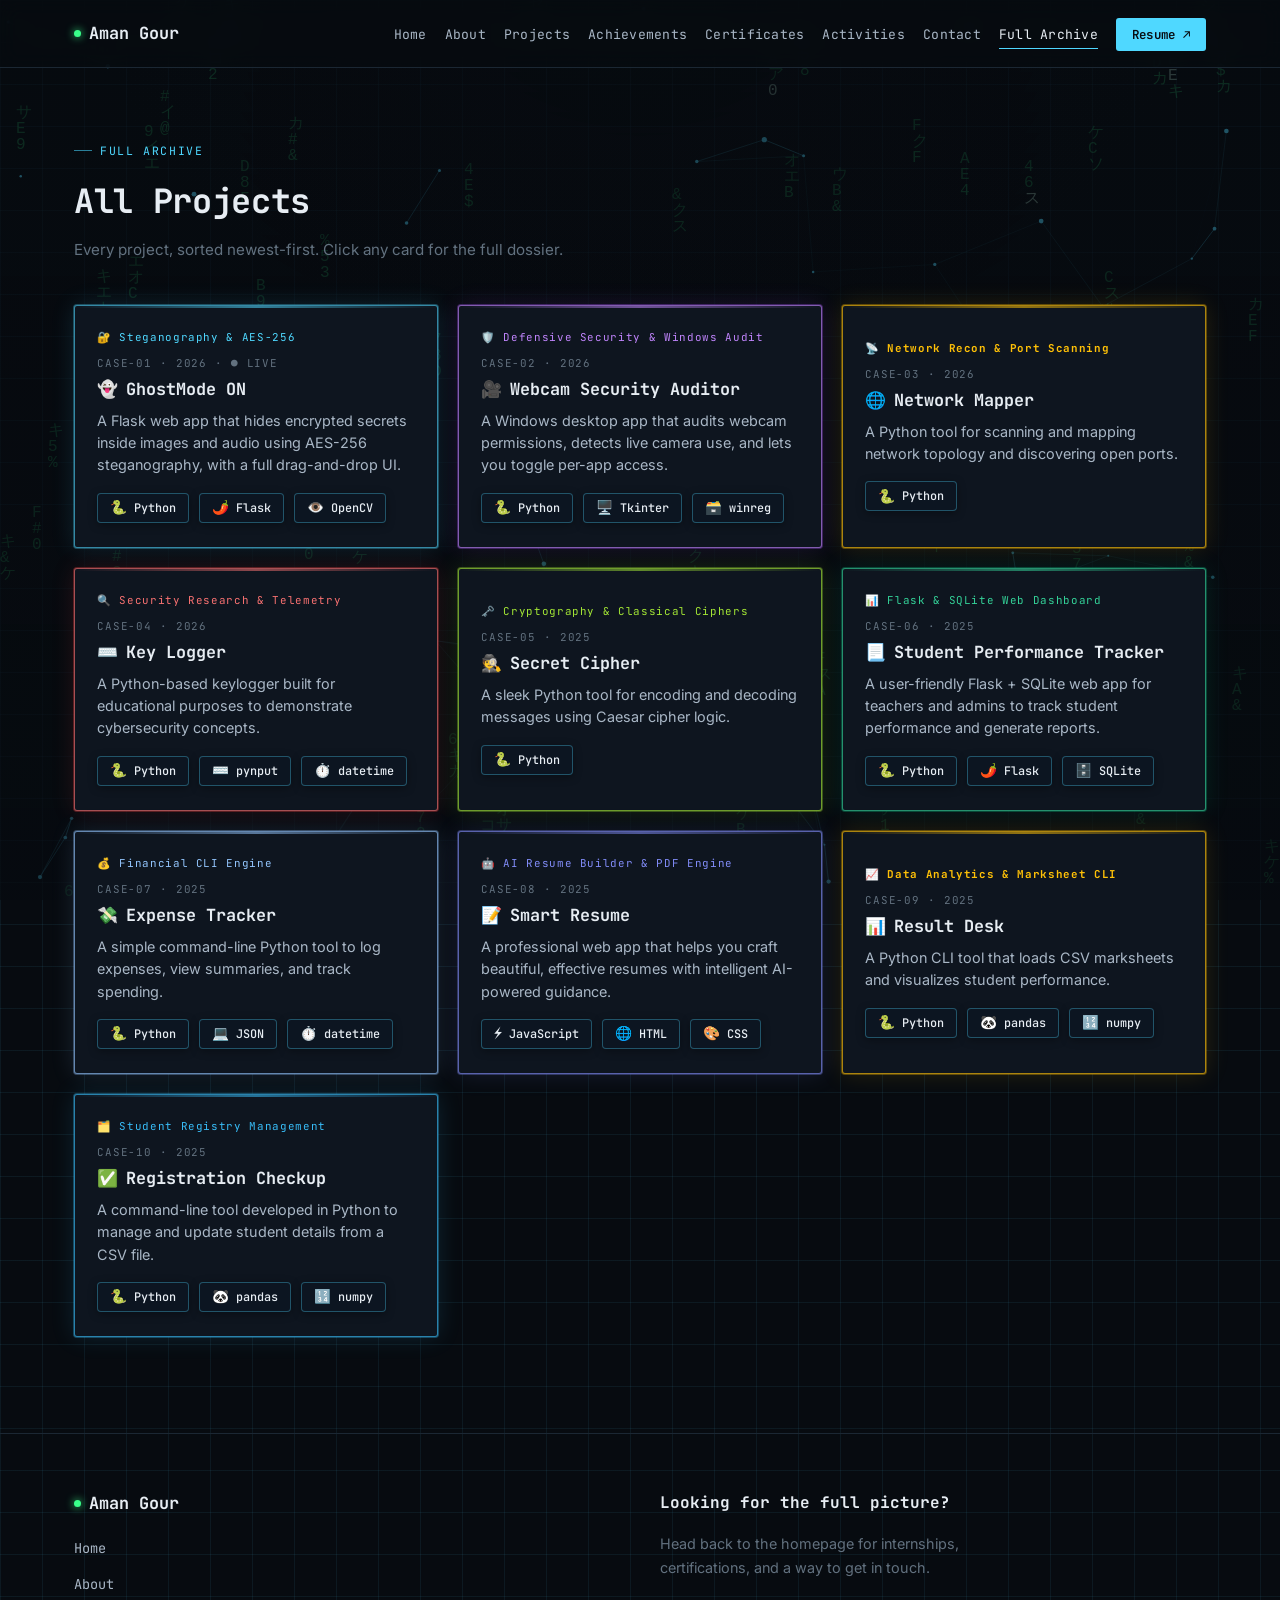
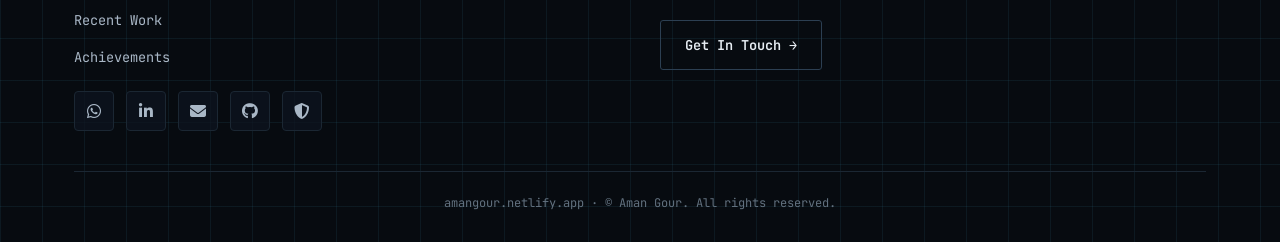
==== commit 5a6af3d6: "feat: add recent work toggle, animated arrows, full-screen matrix rain, and security hardening" ====
--- a/work.html
+++ b/work.html
@@ -4,7 +4,26 @@
 <meta charset="UTF-8">
 <meta name="viewport" content="width=device-width, initial-scale=1.0">
 <title>Full Archive — Aman Gour</title>
-<meta name="description" content="Full project archive — Aman Gour.">
+<meta name="description" content="Full cybersecurity project and research archive — Aman Gour.">
+<meta name="theme-color" content="#070b10">
+<meta http-equiv="X-Content-Type-Options" content="nosniff">
+<meta name="referrer" content="strict-origin-when-cross-origin">
+
+<!-- Favicon -->
+<link rel="icon" type="image/svg+xml" href="favicon.svg">
+
+<!-- Open Graph / Twitter Cards -->
+<meta property="og:type" content="website">
+<meta property="og:url" content="https://amangour.netlify.app/work.html">
+<meta property="og:title" content="Full Project Archive — Aman Gour">
+<meta property="og:description" content="Full cybersecurity project and research archive — Aman Gour.">
+<meta property="og:image" content="https://amangour.netlify.app/Certificates/profile-pic/profile.png">
+<meta name="twitter:card" content="summary_large_image">
+<meta name="twitter:url" content="https://amangour.netlify.app/work.html">
+<meta name="twitter:title" content="Full Project Archive — Aman Gour">
+<meta name="twitter:description" content="Full cybersecurity project and research archive — Aman Gour.">
+<meta name="twitter:image" content="https://amangour.netlify.app/Certificates/profile-pic/profile.png">
+
 <link rel="preconnect" href="https://fonts.googleapis.com">
 <link href="https://cdnjs.cloudflare.com/ajax/libs/font-awesome/6.4.0/css/all.min.css" rel="stylesheet"
   integrity="sha512-iecdLmaskl7CVkqkXNQ/ZH/XLlvWZOJyj7Yy7tcenmpD1ypASozpmT/E0iPtmFIB46ZmdtAc9eNBvH0H/ZpiBw=="
@@ -33,7 +52,7 @@
         <li><a href="index.html#activities" data-page-transition>Activities</a></li>
         <li><a href="index.html#contact" data-page-transition>Contact</a></li>
         <li><a href="work.html" class="active">Full Archive</a></li>
-        <li><a href="Resuma/Aman_Gour_Resume.pdf" target="_blank" class="nav-cta">Resume ↗</a></li>
+        <li><a href="Resuma/Aman_Gour_Resume.pdf" target="_blank" rel="noopener noreferrer" class="nav-cta">Resume ↗</a></li>
       </ul>
       <button class="nav-toggle" aria-label="Toggle navigation"><i class="fas fa-bars"></i></button>
     </div>
@@ -61,11 +80,11 @@
             <li><a href="index.html#achievements" data-page-transition>Achievements</a></li>
           </ul>
           <div class="social-row">
-            <a class="social-btn" href="https://wa.me/+918125267557" title="WhatsApp"><i class="fab fa-whatsapp"></i></a>
-            <a class="social-btn" href="https://www.linkedin.com/in/amangour-/" title="LinkedIn"><i class="fab fa-linkedin-in"></i></a>
+            <a class="social-btn" href="https://wa.me/+918125267557" target="_blank" rel="noopener noreferrer" title="WhatsApp"><i class="fab fa-whatsapp"></i></a>
+            <a class="social-btn" href="https://www.linkedin.com/in/amangour-/" target="_blank" rel="noopener noreferrer" title="LinkedIn"><i class="fab fa-linkedin-in"></i></a>
             <a class="social-btn" href="mailto:amangour5488@gmail.com" title="Email"><i class="fas fa-envelope"></i></a>
-            <a class="social-btn" href="https://github.com/AmanGour83" title="GitHub"><i class="fab fa-github"></i></a>
-            <a class="social-btn" href="https://tryhackme.com/p/demonslave738" target="_blank" title="TryHackMe"><i class="fas fa-shield-halved"></i></a>
+            <a class="social-btn" href="https://github.com/AmanGour83" target="_blank" rel="noopener noreferrer" title="GitHub"><i class="fab fa-github"></i></a>
+            <a class="social-btn" href="https://tryhackme.com/p/demonslave738" target="_blank" rel="noopener noreferrer" title="TryHackMe"><i class="fas fa-shield-halved"></i></a>
           </div>
         </div>
         <div>
@@ -75,15 +94,28 @@
         </div>
       </div>
       <div class="footer-bottom">
-        <a href="https://amangour.netlify.app" target="_blank">amangour.netlify.app</a> · © Aman Gour. All rights reserved.
+        <a href="https://amangour.netlify.app" target="_blank" rel="noopener noreferrer">amangour.netlify.app</a> · © Aman Gour. All rights reserved.
       </div>
     </div>
   </footer>
 
   <!-- Shared modal -->
-  <div class="modal-overlay" id="shared-modal" role="dialog" aria-modal="true" aria-hidden="true">
+  <div class="modal-overlay" id="shared-modal" role="dialog" aria-modal="true" aria-hidden="true" title="Click outside to close">
     <div class="modal-box">
-      <button class="modal-close" aria-label="Close"><i class="fas fa-times"></i></button>
+      <!-- Sticky Modal Header with Record Navigation & Close -->
+      <div class="modal-header-bar">
+        <div class="modal-nav-group">
+          <button type="button" class="modal-nav-btn modal-nav-prev" id="modal-nav-prev" aria-label="Previous record" title="Previous entry [← Left Arrow]">
+            <i class="fas fa-chevron-left"></i> <span>Prev</span>
+          </button>
+          <span class="modal-nav-counter" id="modal-nav-counter">RECORD 01 / 08</span>
+          <button type="button" class="modal-nav-btn modal-nav-next" id="modal-nav-next" aria-label="Next record" title="Next entry [Right Arrow →]">
+            <span>Next</span> <i class="fas fa-chevron-right"></i>
+          </button>
+        </div>
+        <button class="modal-close" aria-label="Close dialog" title="Close [ESC]"><span class="modal-close-txt">CLOSE</span> <i class="fas fa-times"></i></button>
+      </div>
+
       <div class="modal-eyebrow"></div>
       <h3 class="modal-title"></h3>
       <div class="modal-meta"></div>
@@ -106,14 +138,29 @@
       <p class="modal-desc"></p>
       <div class="modal-tags"></div>
       <div class="modal-link-row">
-        <a class="modal-link" href="" target="_blank" rel="noopener"></a>
-        <a class="modal-link modal-link-demo" href="" target="_blank" rel="noopener" style="display:none;"></a>
-        <a class="modal-link modal-pdf-action" href="" target="_blank" rel="noopener" style="display:none;"><i class="fas fa-file-pdf"></i> Open Original PDF ↗</a>
+        <a class="modal-link" href="" target="_blank" rel="noopener noreferrer"></a>
+        <a class="modal-link modal-link-demo" href="" target="_blank" rel="noopener noreferrer" style="display:none;"></a>
+        <a class="modal-link modal-pdf-action" href="" target="_blank" rel="noopener noreferrer" style="display:none;"><i class="fas fa-file-pdf"></i> Open Original PDF ↗</a>
+      </div>
+
+      <!-- Bottom dossier navigation bar -->
+      <div class="modal-bottom-nav">
+        <button type="button" class="btn btn-ghost modal-btn-nav-btm modal-nav-prev modal-nav-prev-btm" id="modal-btn-prev-btm" aria-label="Previous record" title="Previous entry"><i class="fas fa-arrow-left"></i> Previous Dossier</button>
+        <button type="button" class="btn btn-ghost modal-btn-nav-btm modal-nav-next modal-nav-next-btm" id="modal-btn-next-btm" aria-label="Next record" title="Next entry">Next Dossier <i class="fas fa-arrow-right"></i></button>
       </div>
     </div>
   </div>
 
-  <script src="https://cdnjs.cloudflare.com/ajax/libs/pdf.js/3.11.174/pdf.min.js"></script>
+  <!-- Floating Back to Top Button -->
+  <button type="button" id="btn-back-to-top" class="back-to-top-btn" aria-label="Back to top" title="Scroll back to top">
+    <i class="fas fa-chevron-up"></i>
+    <span class="btt-label">~/top</span>
+  </button>
+
+  <!-- Cyber Toast Notification -->
+  <div id="cyber-toast" class="cyber-toast" role="status" aria-live="polite"></div>
+
+  <script src="https://cdnjs.cloudflare.com/ajax/libs/pdf.js/3.11.174/pdf.min.js" integrity="sha384-/1qUCSGwTur9vjf/z9lmu/eCUYbpOTgSjmpbMQZ1/CtX2v/WcAIKqRv+U1DUCG6e" crossorigin="anonymous" referrerpolicy="no-referrer"></script>
   <script src="data.js"></script>
   <script src="script.js"></script>
 </body>
--- a/style.css
+++ b/style.css
@@ -201,14 +201,13 @@
    -------------------------------------------------------------------------- */
 
 #matrix-rain {
-  position: absolute;
-  top: 0; left: 0;
+  position: fixed;
+  inset: 0;
+  width: 100vw;
+  height: 100vh;
   z-index: -3;
   opacity: 0.55;
   pointer-events: none;
-  /* width/height set in px by JS (script.js) — percentages here would
-     resolve against the viewport, not the full document, and cut the
-     effect off after the first screen. */
 }
 #mesh-canvas { position: fixed; inset: 0; width: 100%; height: 100%; z-index: -2; }
 #bg-scrim {
@@ -248,11 +247,17 @@
 
 .hero-photo-frame {
   position: relative;
-  border: 1px solid var(--border-hover);
+  border: 1.5px solid rgba(79, 216, 255, 0.42);
   border-radius: 4px;
   overflow: hidden;
   background: var(--bg-card);
-  box-shadow: 0 0 50px rgba(79, 216, 255, 0.16);
+  box-shadow: 0 4px 20px rgba(0, 0, 0, 0.4), 0 0 40px rgba(79, 216, 255, 0.16);
+  transition: border-color 0.28s ease, box-shadow 0.28s ease, transform 0.28s ease;
+}
+.hero-photo-frame:hover {
+  border-color: var(--green);
+  box-shadow: 0 8px 30px rgba(0, 0, 0, 0.5), 0 0 50px rgba(57, 255, 138, 0.25);
+  transform: translateY(-2px);
 }
 .frame-bar {
   display: flex;
@@ -391,11 +396,32 @@
 .stats-bar { padding: 44px 0; border-top: 1px solid var(--border); border-bottom: 1px solid var(--border); }
 .stats-grid { display: grid; grid-template-columns: repeat(auto-fit, minmax(150px, 1fr)); gap: 24px; }
 .stat {
-  border: 1px solid var(--border);
+  border: 1.5px solid rgba(79, 216, 255, 0.35);
   border-radius: var(--radius);
   padding: 20px 18px;
   background: var(--bg-card);
   position: relative;
+  overflow: hidden;
+  box-shadow: 0 4px 18px rgba(0, 0, 0, 0.35), 0 0 16px rgba(79, 216, 255, 0.08);
+  transition: all 0.25s cubic-bezier(0.4, 0, 0.2, 1);
+}
+.stat::after {
+  content: '';
+  position: absolute;
+  top: 0; left: 0; right: 0;
+  height: 2px;
+  background: linear-gradient(90deg, transparent, var(--cyan), transparent);
+  opacity: 0.45;
+  transition: all 0.25s ease;
+}
+.stat:hover {
+  border-color: var(--green);
+  transform: translateY(-3px);
+  box-shadow: 0 10px 26px rgba(0, 0, 0, 0.5), 0 0 24px rgba(57, 255, 138, 0.25);
+}
+.stat:hover::after {
+  background: linear-gradient(90deg, transparent, var(--green), transparent);
+  opacity: 1;
 }
 .stat::before {
   content: attr(data-node);
@@ -423,7 +449,7 @@
 .stat.is-stale .stat-value::after { content: ' ⚠'; font-size: 0.9rem; color: var(--amber); }
 
 /* --------------------------------------------------------------------------
-   Cards (about, dossier)
+   Cards (about, dossier) — 2-color cyber reactive system
    -------------------------------------------------------------------------- */
 
 .grid-2 { display: grid; grid-template-columns: 1fr 1fr; gap: 24px; }
@@ -431,33 +457,162 @@
 
 .card {
   background: var(--bg-card);
-  border: 1px solid var(--border);
+  border: 1.5px solid rgba(79, 216, 255, 0.4);
   border-radius: var(--radius);
-  padding: 30px;
-  transition: border-color 0.2s ease;
-}
-.card:hover { border-color: var(--border-hover); }
+  padding: 28px 26px;
+  position: relative;
+  overflow: hidden;
+  box-shadow: 0 4px 20px rgba(0, 0, 0, 0.4), 0 0 18px rgba(79, 216, 255, 0.08);
+  transition: border-color 0.25s cubic-bezier(0.4, 0, 0.2, 1),
+              box-shadow 0.25s cubic-bezier(0.4, 0, 0.2, 1),
+              transform 0.25s cubic-bezier(0.4, 0, 0.2, 1);
+}
+.card > *,
+.work-card > *,
+.tl-trigger > *,
+.all-internship-card > *,
+.cocurr-badge > * {
+  position: relative;
+  z-index: 2;
+}
+.card::before {
+  content: '';
+  position: absolute;
+  top: 0; left: 0; right: 0;
+  height: 2px;
+  background: linear-gradient(90deg, transparent, var(--card-glow, var(--cyan)), transparent);
+  opacity: 0.55;
+  z-index: 1;
+  pointer-events: none;
+  transition: opacity 0.25s ease, height 0.25s ease, background 0.25s ease;
+}
+.card:hover {
+  transform: translateY(-4px);
+}
+.card:hover::before {
+  opacity: 1;
+  height: 3px;
+}
+
+/* About Section Badges with Emojis */
+.about-badge-bio {
+  color: var(--green);
+  font-family: var(--font-mono);
+  font-size: 0.72rem;
+  font-weight: 600;
+  letter-spacing: 0.06em;
+  margin-bottom: 12px;
+  display: flex;
+  align-items: center;
+  gap: 8px;
+  transition: color 0.25s ease, text-shadow 0.25s ease;
+}
+.about-card-bio:hover .about-badge-bio {
+  color: var(--cyan);
+  text-shadow: 0 0 14px rgba(79, 216, 255, 0.5);
+}
+
+.about-badge-skills {
+  color: var(--cyan);
+  font-family: var(--font-mono);
+  font-size: 0.72rem;
+  font-weight: 600;
+  letter-spacing: 0.06em;
+  margin-bottom: 12px;
+  display: flex;
+  align-items: center;
+  gap: 8px;
+  transition: color 0.25s ease, text-shadow 0.25s ease;
+}
+.about-card-skills:hover .about-badge-skills {
+  color: var(--green);
+  text-shadow: 0 0 14px rgba(57, 255, 138, 0.5);
+}
+
+/* Card 1: "Who Am I?" — Resting Green -> Hover Electric Cyan */
+.grid-2 > .card:nth-child(1),
+.about-card-bio {
+  --card-glow: var(--green);
+  border-color: rgba(57, 255, 138, 0.45);
+  box-shadow: 0 4px 22px rgba(0, 0, 0, 0.42), 0 0 20px rgba(57, 255, 138, 0.1);
+}
+.grid-2 > .card:nth-child(1):hover,
+.about-card-bio:hover {
+  border-color: var(--cyan);
+  box-shadow: 0 12px 32px rgba(0, 0, 0, 0.55), 0 0 28px rgba(79, 216, 255, 0.28);
+}
+.grid-2 > .card:nth-child(1):hover::before,
+.about-card-bio:hover::before {
+  background: linear-gradient(90deg, transparent, var(--cyan), transparent);
+}
+
+/* Card 2: "Technical Skills" — Resting Cyan -> Hover Matrix Green */
+.grid-2 > .card:nth-child(2),
+.about-card-skills {
+  --card-glow: var(--cyan);
+  border-color: rgba(79, 216, 255, 0.45);
+  box-shadow: 0 4px 22px rgba(0, 0, 0, 0.42), 0 0 20px rgba(79, 216, 255, 0.1);
+}
+.grid-2 > .card:nth-child(2):hover,
+.about-card-skills:hover {
+  border-color: var(--green);
+  box-shadow: 0 12px 32px rgba(0, 0, 0, 0.55), 0 0 28px rgba(57, 255, 138, 0.28);
+}
+.grid-2 > .card:nth-child(2):hover::before,
+.about-card-skills:hover::before {
+  background: linear-gradient(90deg, transparent, var(--green), transparent);
+}
+
 .card h4 {
   font-family: var(--font-mono);
   color: var(--text-0);
-  font-size: 1rem;
-  margin-bottom: 14px;
+  font-size: 1.05rem;
+  margin-bottom: 12px;
   display: flex;
   align-items: center;
   gap: 10px;
 }
 
-.tag-row { display: flex; flex-wrap: wrap; gap: 8px; margin-top: 18px; }
+/* Technical Skills Tags — Elevated & High-Contrast */
+.tag-row {
+  display: flex;
+  flex-wrap: wrap;
+  gap: 10px;
+  margin-top: 16px;
+  position: relative;
+  z-index: 2;
+}
 .tag {
   font-family: var(--font-mono);
-  font-size: 0.72rem;
-  color: var(--text-1);
-  border: 1px solid var(--border);
-  border-radius: var(--radius);
-  padding: 5px 10px;
-}
-
-.social-row { display: flex; gap: 12px; margin-top: 22px; }
+  font-size: 0.74rem;
+  font-weight: 500;
+  color: #e7edf3;
+  background: rgba(13, 22, 34, 0.95);
+  border: 1px solid rgba(79, 216, 255, 0.32);
+  border-radius: 4px;
+  padding: 6px 12px;
+  display: inline-flex;
+  align-items: center;
+  gap: 7px;
+  box-shadow: 0 2px 8px rgba(0, 0, 0, 0.35);
+  position: relative;
+  z-index: 2;
+  transition: all 0.2s cubic-bezier(0.4, 0, 0.2, 1);
+}
+.tag-emoji {
+  font-size: 0.86rem;
+  line-height: 1;
+  display: inline-block;
+}
+.tag:hover {
+  border-color: var(--green);
+  color: #fff;
+  background: rgba(57, 255, 138, 0.14);
+  box-shadow: 0 0 14px rgba(57, 255, 138, 0.28);
+  transform: translateY(-2px);
+}
+
+.social-row { display: flex; gap: 12px; margin-top: 22px; position: relative; z-index: 2; }
 .social-btn {
   width: 38px; height: 38px;
   display: flex; align-items: center; justify-content: center;
@@ -469,33 +624,67 @@
 .social-btn:hover { border-color: var(--cyan); color: var(--cyan); }
 
 /* --------------------------------------------------------------------------
-   Recent work strip / project grid
+   Recent work strip / project grid — 2-color cyber reactive system
    -------------------------------------------------------------------------- */
 
 .work-grid { display: grid; grid-template-columns: repeat(auto-fill, minmax(300px, 1fr)); gap: 20px; }
 
 .work-card {
   background: var(--bg-card);
-  border: 1px solid var(--border);
+  border: 1.5px solid rgba(79, 216, 255, 0.42);
   border-radius: var(--radius);
-  padding: 24px;
+  padding: 24px 22px;
   cursor: pointer;
   text-align: left;
   color: inherit;
   width: 100%;
-  transition: 0.2s ease;
   position: relative;
-}
-.work-card:hover { border-color: var(--cyan-dim); transform: translateY(-2px); }
-.work-card-id { font-family: var(--font-mono); font-size: 0.68rem; color: var(--text-2); letter-spacing: 0.08em; margin-bottom: 10px; }
-.work-card h4 { font-family: var(--font-mono); color: var(--text-0); font-size: 1.02rem; margin-bottom: 10px; display: flex; align-items: center; gap: 8px; }
-.work-card p { font-size: 0.9rem; color: var(--text-2); }
+  overflow: hidden;
+  box-shadow: 0 4px 20px rgba(0, 0, 0, 0.4), 0 0 18px rgba(79, 216, 255, 0.08);
+  transition: border-color 0.25s cubic-bezier(0.4, 0, 0.2, 1),
+              box-shadow 0.25s cubic-bezier(0.4, 0, 0.2, 1),
+              transform 0.25s cubic-bezier(0.4, 0, 0.2, 1);
+}
+.work-card::before {
+  content: '';
+  position: absolute;
+  top: 0; left: 0; right: 0;
+  height: 2px;
+  background: linear-gradient(90deg, transparent, var(--cyan), transparent);
+  opacity: 0.5;
+  z-index: 1;
+  pointer-events: none;
+  transition: opacity 0.25s ease, height 0.25s ease, background 0.25s ease;
+}
+.work-card:hover {
+  border-color: var(--green);
+  transform: translateY(-4px);
+  box-shadow: 0 12px 32px rgba(0, 0, 0, 0.55), 0 0 28px rgba(57, 255, 138, 0.28);
+}
+.work-card:hover::before {
+  opacity: 1;
+  height: 3px;
+  background: linear-gradient(90deg, transparent, var(--green), transparent);
+}
+.work-card-id { font-family: var(--font-mono); font-size: 0.68rem; color: var(--text-2); letter-spacing: 0.08em; margin-bottom: 8px; }
+.work-card h4 {
+  font-family: var(--font-mono);
+  color: var(--text-0);
+  font-size: 1.05rem;
+  margin-bottom: 10px;
+  display: flex;
+  align-items: center;
+  gap: 8px;
+  transition: color 0.2s ease;
+}
+.work-card:hover h4 { color: #fff; }
+.work-card p { font-size: 0.9rem; color: var(--text-1); line-height: 1.55; }
 .work-card .tag-row { margin-top: 16px; }
 
 .section-footer-link { margin-top: 36px; text-align: center; }
 
 /* --------------------------------------------------------------------------
-   Internship timeline (zigzag)
+   Internship timeline (zigzag) — 2-color cyber reactive system
    -------------------------------------------------------------------------- */
 
 .timeline { position: relative; padding: 0 0 10px; margin-top: -4px; }
@@ -515,24 +704,61 @@
   border-radius: 50%;
   background: var(--bg-0);
   border: 2px solid var(--cyan);
+  transition: all 0.25s ease;
 }
 .tl-item:nth-child(odd) .tl-node { right: -7px; }
 .tl-item:nth-child(even) .tl-node { left: -7px; }
+.tl-item:hover .tl-node {
+  border-color: var(--green);
+  box-shadow: 0 0 14px var(--green);
+}
 
 .tl-trigger {
   background: var(--bg-card);
-  border: 1px solid var(--border);
+  border: 1.5px solid rgba(56, 189, 248, 0.42);
   border-radius: var(--radius);
-  padding: 20px 22px;
+  padding: 22px 24px;
   cursor: pointer;
   width: 100%;
   color: inherit;
-  transition: 0.18s ease;
-}
-.tl-trigger:hover { border-color: var(--cyan-dim); }
-.tl-org { font-family: var(--font-mono); color: var(--text-0); font-size: 0.98rem; font-weight: 600; }
-.tl-role { color: var(--text-2); font-size: 0.85rem; margin-top: 4px; }
-.tl-dates { font-family: var(--font-mono); color: var(--cyan-dim); font-size: 0.72rem; margin-top: 8px; letter-spacing: 0.05em; }
+  position: relative;
+  overflow: hidden;
+  box-shadow: 0 4px 20px rgba(0, 0, 0, 0.4), 0 0 18px rgba(56, 189, 248, 0.09);
+  transition: border-color 0.25s cubic-bezier(0.4, 0, 0.2, 1),
+              box-shadow 0.25s cubic-bezier(0.4, 0, 0.2, 1),
+              transform 0.25s cubic-bezier(0.4, 0, 0.2, 1);
+}
+.tl-trigger::before {
+  content: '';
+  position: absolute;
+  top: 0; left: 0; right: 0;
+  height: 2px;
+  background: linear-gradient(90deg, transparent, #38bdf8, transparent);
+  opacity: 0.5;
+  z-index: 1;
+  pointer-events: none;
+  transition: opacity 0.25s ease, height 0.25s ease, background 0.25s ease;
+}
+.tl-trigger:hover {
+  border-color: var(--green);
+  transform: translateY(-3px);
+  box-shadow: 0 12px 30px rgba(0, 0, 0, 0.55), 0 0 28px rgba(57, 255, 138, 0.26);
+}
+.tl-trigger:hover::before {
+  opacity: 1;
+  height: 3px;
+  background: linear-gradient(90deg, transparent, var(--green), transparent);
+}
+.tl-org {
+  font-family: var(--font-mono);
+  color: var(--text-0);
+  font-size: 1.02rem;
+  font-weight: 600;
+  transition: color 0.2s ease;
+}
+.tl-trigger:hover .tl-org { color: #fff; }
+.tl-role { color: var(--cyan); font-size: 0.86rem; margin-top: 4px; font-weight: 500; }
+.tl-dates { font-family: var(--font-mono); color: var(--text-2); font-size: 0.72rem; margin-top: 6px; letter-spacing: 0.05em; }
 
 .tl-doc-pills {
   display: flex;
@@ -580,10 +806,16 @@
   .tl-item:nth-child(odd) .tl-node, .tl-item:nth-child(even) .tl-node { left: 8px; right: auto; }
 }
 
-.tl-item-extra {
+.tl-item-extra,
+.work-item-extra,
+.cert-item-extra,
+.cocurr-item-extra {
   transition: opacity 0.3s ease, transform 0.3s ease;
 }
-.tl-item-extra.is-collapsed {
+.tl-item-extra.is-collapsed,
+.work-item-extra.is-collapsed,
+.cert-item-extra.is-collapsed,
+.cocurr-item-extra.is-collapsed {
   display: none !important;
 }
 
@@ -599,6 +831,114 @@
 }
 
 /* --------------------------------------------------------------------------
+   Expand / Collapse Toggle Buttons & Animated Arrows
+   -------------------------------------------------------------------------- */
+
+.btn-toggle-expand {
+  display: inline-flex;
+  align-items: center;
+  gap: 8px;
+  position: relative;
+  transition: border-color 0.25s ease, color 0.25s ease, background-color 0.25s ease, box-shadow 0.25s ease;
+}
+
+.btn-toggle-expand .toggle-arrow,
+.btn-toggle-expand .label-arrow {
+  display: inline-block;
+  transition: transform 0.3s cubic-bezier(0.34, 1.56, 0.64, 1), color 0.25s ease, filter 0.25s ease;
+  will-change: transform;
+}
+
+.btn-toggle-expand .label-arrow {
+  margin-left: 2px;
+}
+
+/* Subtle resting float animation */
+.btn-toggle-expand:not(.is-expanded) .toggle-arrow,
+.btn-toggle-expand:not(.is-expanded) .label-arrow {
+  animation: arrow-float-down 2.2s ease-in-out infinite;
+}
+
+.btn-toggle-expand.is-expanded .toggle-arrow,
+.btn-toggle-expand.is-expanded .label-arrow {
+  animation: arrow-float-up 2.2s ease-in-out infinite;
+}
+
+@keyframes arrow-float-down {
+  0%, 100% {
+    transform: translateY(0);
+  }
+  50% {
+    transform: translateY(2.5px);
+  }
+}
+
+@keyframes arrow-float-up {
+  0%, 100% {
+    transform: translateY(0);
+  }
+  50% {
+    transform: translateY(-2.5px);
+  }
+}
+
+/* Dynamic hover bouncing animation with cyber-cyan glow */
+.btn-toggle-expand:not(.is-expanded):hover .toggle-arrow,
+.btn-toggle-expand:not(.is-expanded):hover .label-arrow {
+  animation: arrow-bounce-down 0.7s cubic-bezier(0.45, 0, 0.55, 1) infinite;
+  color: var(--cyan);
+  filter: drop-shadow(0 0 6px rgba(79, 216, 255, 0.75));
+}
+
+.btn-toggle-expand.is-expanded:hover .toggle-arrow,
+.btn-toggle-expand.is-expanded:hover .label-arrow {
+  animation: arrow-bounce-up 0.7s cubic-bezier(0.45, 0, 0.55, 1) infinite;
+  color: var(--cyan);
+  filter: drop-shadow(0 0 6px rgba(79, 216, 255, 0.75));
+}
+
+@keyframes arrow-bounce-down {
+  0%, 100% {
+    transform: translateY(0);
+  }
+  45% {
+    transform: translateY(4.5px);
+  }
+  75% {
+    transform: translateY(1.5px);
+  }
+}
+
+@keyframes arrow-bounce-up {
+  0%, 100% {
+    transform: translateY(0);
+  }
+  45% {
+    transform: translateY(-4.5px);
+  }
+  75% {
+    transform: translateY(-1.5px);
+  }
+}
+
+/* Tactile press response */
+.btn-toggle-expand:active .toggle-arrow,
+.btn-toggle-expand:active .label-arrow {
+  transform: scale(0.82);
+  transition-duration: 0.1s;
+}
+
+@media (prefers-reduced-motion: reduce) {
+  .btn-toggle-expand .toggle-arrow,
+  .btn-toggle-expand .label-arrow,
+  .btn-toggle-expand:hover .toggle-arrow,
+  .btn-toggle-expand:hover .label-arrow {
+    animation: none !important;
+    transform: none !important;
+  }
+}
+
+/* --------------------------------------------------------------------------
    Flip cards — course certificates
    -------------------------------------------------------------------------- */
 
@@ -606,6 +946,7 @@
 
 .cc-flip {
   perspective: 1200px;
+  -webkit-perspective: 1200px;
   height: 245px;
   cursor: pointer;
   background: none;
@@ -618,20 +959,32 @@
   width: 100%; height: 100%;
   transition: transform 0.55s cubic-bezier(.4,.2,.2,1);
   transform-style: preserve-3d;
+  -webkit-transform-style: preserve-3d;
 }
 .cc-flip.is-flipped .cc-flip-inner, .cc-flip:hover .cc-flip-inner, .cc-flip:focus-visible .cc-flip-inner { transform: rotateY(180deg); }
 
 .cc-face {
   position: absolute; inset: 0;
+  -webkit-backface-visibility: hidden;
   backface-visibility: hidden;
-  border: 1px solid var(--border);
+  transform-style: preserve-3d;
+  -webkit-transform-style: preserve-3d;
+  border: 1.5px solid rgba(79, 216, 255, 0.42);
   border-radius: var(--radius);
   background: var(--bg-card);
   padding: 20px;
   display: flex; flex-direction: column; justify-content: space-between;
   text-align: left;
   overflow: hidden;
-  transition: border-color 0.2s ease, box-shadow 0.25s ease;
+  box-shadow: 0 4px 18px rgba(0, 0, 0, 0.38), 0 0 16px rgba(79, 216, 255, 0.08);
+  transition: border-color 0.25s cubic-bezier(0.4, 0, 0.2, 1),
+              box-shadow 0.25s cubic-bezier(0.4, 0, 0.2, 1);
+}
+.cc-face-front {
+  transform: rotateY(0deg);
+  -webkit-transform: rotateY(0deg);
+  z-index: 2;
+  transition: opacity 0.2s ease, visibility 0.2s ease;
 }
 .cc-face-front::after {
   content: '';
@@ -646,8 +999,40 @@
 .cc-face-issuer { color: var(--text-2); font-size: 0.78rem; margin-top: 10px; }
 .cc-face-hint { font-family: var(--font-mono); font-size: 0.65rem; color: var(--cyan-dim); letter-spacing: 0.06em; text-transform: uppercase; }
 
-.cc-face-back { transform: rotateY(180deg); padding: 10px; align-items: center; }
+.cc-face-back {
+  transform: rotateY(180deg);
+  -webkit-transform: rotateY(180deg);
+  padding: 10px;
+  align-items: center;
+  justify-content: center;
+  background: #080d14;
+  z-index: 1;
+}
 .cc-face-back img { max-height: 100%; object-fit: contain; border-radius: 2px; }
+
+/* When flipped / hovered: completely hide front face text so it can never bleed or overlay */
+.cc-flip:hover .cc-face-front,
+.cc-flip.is-flipped .cc-face-front,
+.cc-flip:focus-visible .cc-face-front {
+  opacity: 0;
+  pointer-events: none;
+  visibility: hidden;
+  transition: opacity 0.15s ease 0.1s, visibility 0s 0.25s;
+}
+.cc-flip:hover .cc-face-back,
+.cc-flip.is-flipped .cc-face-back,
+.cc-flip:focus-visible .cc-face-back {
+  z-index: 3;
+  opacity: 1;
+  visibility: visible;
+}
+
+/* Default hover for unclassified flip cards */
+.cc-flip:hover .cc-face,
+.cc-flip:focus-visible .cc-face {
+  border-color: var(--green);
+  box-shadow: 0 0 0 1.5px var(--green), 0 0 28px rgba(57, 255, 138, 0.3);
+}
 
 /* --------------------------------------------------------------------------
    Achievement-unlock badges — co-curricular
@@ -657,7 +1042,7 @@
 
 .cocurr-badge {
   background: var(--bg-card);
-  border: 1px solid var(--border);
+  border: 1.5px solid rgba(79, 216, 255, 0.4);
   border-radius: var(--radius);
   padding: 22px;
   text-align: left;
@@ -670,15 +1055,25 @@
   display: flex;
   flex-direction: column;
   justify-content: space-between;
-  transition: opacity 0.5s ease, filter 0.5s ease, transform 0.5s ease, border-color 0.2s ease, box-shadow 0.25s ease;
+  box-shadow: 0 4px 18px rgba(0, 0, 0, 0.38), 0 0 16px rgba(79, 216, 255, 0.08);
+  transition: opacity 0.5s ease,
+              filter 0.5s ease,
+              transform 0.25s cubic-bezier(0.4, 0, 0.2, 1),
+              border-color 0.25s ease,
+              box-shadow 0.25s ease;
 }
 .cocurr-badge.is-unlocked {
   opacity: 1;
   filter: grayscale(0);
   transform: translateY(0);
-  box-shadow: 0 0 0 1px var(--green-dim), 0 0 26px rgba(57,255,138,0.08);
-}
-.cocurr-badge:hover { border-color: var(--cyan-dim); }
+  border-color: rgba(57, 255, 138, 0.5);
+  box-shadow: 0 0 0 1px rgba(57, 255, 138, 0.3), 0 0 24px rgba(57, 255, 138, 0.12);
+}
+.cocurr-badge:hover {
+  border-color: var(--cyan);
+  transform: translateY(-4px);
+  box-shadow: 0 0 0 1.5px var(--cyan), 0 0 30px rgba(79, 216, 255, 0.32);
+}
 .badge-icon {
   font-family: var(--font-mono);
   font-size: 0.68rem;
@@ -690,160 +1085,517 @@
 .badge-title { font-family: var(--font-mono); color: var(--text-0); font-size: 0.95rem; }
 .badge-issuer { color: var(--text-2); font-size: 0.8rem; margin-top: auto; padding-top: 10px; }
 
-/* Custom theme accents for specific badge types (applied to badges & flip cards) */
+/* ==========================================================================
+   Category Badge Accents — 2-Color Cyber Reactive System
+   Resting: Distinct category color & subtle glow
+   Hover: Dynamic contrasting color shift with high-impact glow
+   ========================================================================== */
+
+/* 1. Winner / 1st Runner Up (Cyber Gold at rest -> Electric Cyan on hover) */
 .cocurr-badge.badge-winner.is-unlocked,
-.cc-flip.badge-winner:hover .cc-face,
-.cc-flip.badge-winner:focus-visible .cc-face {
-  box-shadow: 0 0 0 1px rgba(255, 191, 0, 0.45), 0 0 26px rgba(255, 191, 0, 0.12);
+.cc-flip.badge-winner .cc-face,
+.work-card.badge-winner,
+.tl-trigger.badge-winner,
+.all-internship-card.badge-winner {
+  border-color: rgba(255, 193, 7, 0.65);
+  box-shadow: 0 0 0 1px rgba(255, 191, 0, 0.32), 0 0 24px rgba(255, 191, 0, 0.14);
+}
+.work-card.badge-winner::before,
+.tl-trigger.badge-winner::before,
+.all-internship-card.badge-winner::before {
+  background: linear-gradient(90deg, transparent, #ffc107, transparent);
+  opacity: 0.55;
 }
 .cocurr-badge.badge-winner .badge-icon,
-.cc-flip.badge-winner .badge-icon {
+.cc-flip.badge-winner .badge-icon,
+.work-card.badge-winner .badge-icon,
+.tl-trigger.badge-winner .badge-icon,
+.all-internship-card.badge-winner .badge-icon {
   color: #ffc107;
   font-weight: 700;
 }
 .cocurr-badge.badge-winner:hover,
-.cc-flip.badge-winner:hover .cc-face {
-  border-color: #ffc107;
-}
-
+.cc-flip.badge-winner:hover .cc-face,
+.cc-flip.badge-winner:focus-visible .cc-face,
+.work-card.badge-winner:hover,
+.tl-trigger.badge-winner:hover,
+.all-internship-card.badge-winner:hover {
+  border-color: var(--cyan);
+  box-shadow: 0 0 0 1.5px var(--cyan), 0 0 32px rgba(79, 216, 255, 0.35);
+}
+.cocurr-badge.badge-winner:hover .badge-icon,
+.cc-flip.badge-winner:hover .badge-icon,
+.work-card.badge-winner:hover .badge-icon,
+.tl-trigger.badge-winner:hover .badge-icon,
+.all-internship-card.badge-winner:hover .badge-icon {
+  color: var(--cyan);
+  text-shadow: 0 0 14px rgba(79, 216, 255, 0.6);
+}
+.work-card.badge-winner:hover::before,
+.tl-trigger.badge-winner:hover::before,
+.all-internship-card.badge-winner:hover::before {
+  background: linear-gradient(90deg, transparent, var(--cyan), transparent);
+  opacity: 1;
+}
+
+/* 2. Hackathon / Web Design (Cyber Cyan at rest -> Neon Green on hover) */
 .cocurr-badge.badge-hackathon.is-unlocked,
+.cc-flip.badge-hackathon .cc-face,
+.work-card.badge-hackathon,
+.tl-trigger.badge-hackathon,
+.all-internship-card.badge-hackathon {
+  border-color: rgba(79, 216, 255, 0.6);
+  box-shadow: 0 0 0 1px rgba(79, 216, 255, 0.3), 0 0 24px rgba(79, 216, 255, 0.14);
+}
+.work-card.badge-hackathon::before,
+.tl-trigger.badge-hackathon::before,
+.all-internship-card.badge-hackathon::before {
+  background: linear-gradient(90deg, transparent, var(--cyan), transparent);
+  opacity: 0.55;
+}
+.cocurr-badge.badge-hackathon .badge-icon,
+.cc-flip.badge-hackathon .badge-icon,
+.work-card.badge-hackathon .badge-icon,
+.tl-trigger.badge-hackathon .badge-icon,
+.all-internship-card.badge-hackathon .badge-icon {
+  color: var(--cyan);
+}
+.cocurr-badge.badge-hackathon:hover,
 .cc-flip.badge-hackathon:hover .cc-face,
-.cc-flip.badge-hackathon:focus-visible .cc-face {
-  box-shadow: 0 0 0 1px var(--cyan-dim), 0 0 26px rgba(79, 216, 255, 0.12);
-}
-.cocurr-badge.badge-hackathon .badge-icon,
-.cc-flip.badge-hackathon .badge-icon {
+.cc-flip.badge-hackathon:focus-visible .cc-face,
+.work-card.badge-hackathon:hover,
+.tl-trigger.badge-hackathon:hover,
+.all-internship-card.badge-hackathon:hover {
+  border-color: var(--green);
+  box-shadow: 0 0 0 1.5px var(--green), 0 0 32px rgba(57, 255, 138, 0.35);
+}
+.cocurr-badge.badge-hackathon:hover .badge-icon,
+.cc-flip.badge-hackathon:hover .badge-icon,
+.work-card.badge-hackathon:hover .badge-icon,
+.tl-trigger.badge-hackathon:hover .badge-icon,
+.all-internship-card.badge-hackathon:hover .badge-icon {
+  color: var(--green);
+  text-shadow: 0 0 14px rgba(57, 255, 138, 0.6);
+}
+.work-card.badge-hackathon:hover::before,
+.tl-trigger.badge-hackathon:hover::before,
+.all-internship-card.badge-hackathon:hover::before {
+  background: linear-gradient(90deg, transparent, var(--green), transparent);
+  opacity: 1;
+}
+
+/* 3. Faculty Development Program / AI (Royal Purple at rest -> Electric Cyan on hover) */
+.cocurr-badge.badge-fdp.is-unlocked,
+.cc-flip.badge-fdp .cc-face,
+.work-card.badge-fdp,
+.tl-trigger.badge-fdp,
+.all-internship-card.badge-fdp {
+  border-color: rgba(192, 132, 252, 0.65);
+  box-shadow: 0 0 0 1px rgba(168, 85, 247, 0.32), 0 0 24px rgba(168, 85, 247, 0.14);
+}
+.work-card.badge-fdp::before,
+.tl-trigger.badge-fdp::before,
+.all-internship-card.badge-fdp::before {
+  background: linear-gradient(90deg, transparent, #c084fc, transparent);
+  opacity: 0.55;
+}
+.cocurr-badge.badge-fdp .badge-icon,
+.cc-flip.badge-fdp .badge-icon,
+.work-card.badge-fdp .badge-icon,
+.tl-trigger.badge-fdp .badge-icon,
+.all-internship-card.badge-fdp .badge-icon {
+  color: #c084fc;
+}
+.cocurr-badge.badge-fdp:hover,
+.cc-flip.badge-fdp:hover .cc-face,
+.cc-flip.badge-fdp:focus-visible .cc-face,
+.work-card.badge-fdp:hover,
+.tl-trigger.badge-fdp:hover,
+.all-internship-card.badge-fdp:hover {
+  border-color: var(--cyan);
+  box-shadow: 0 0 0 1.5px var(--cyan), 0 0 32px rgba(79, 216, 255, 0.35);
+}
+.cocurr-badge.badge-fdp:hover .badge-icon,
+.cc-flip.badge-fdp:hover .badge-icon,
+.work-card.badge-fdp:hover .badge-icon,
+.tl-trigger.badge-fdp:hover .badge-icon,
+.all-internship-card.badge-fdp:hover .badge-icon {
   color: var(--cyan);
-}
-.cocurr-badge.badge-hackathon:hover,
-.cc-flip.badge-hackathon:hover .cc-face {
+  text-shadow: 0 0 14px rgba(79, 216, 255, 0.6);
+}
+.work-card.badge-fdp:hover::before,
+.tl-trigger.badge-fdp:hover::before,
+.all-internship-card.badge-fdp:hover::before {
+  background: linear-gradient(90deg, transparent, var(--cyan), transparent);
+  opacity: 1;
+}
+
+/* 4. Conclave / Bureau (Rose Crimson at rest -> Electric Cyan on hover) */
+.cocurr-badge.badge-conclave.is-unlocked,
+.cc-flip.badge-conclave .cc-face,
+.work-card.badge-conclave,
+.tl-trigger.badge-conclave,
+.all-internship-card.badge-conclave {
+  border-color: rgba(251, 113, 133, 0.65);
+  box-shadow: 0 0 0 1px rgba(244, 63, 94, 0.32), 0 0 24px rgba(244, 63, 94, 0.14);
+}
+.work-card.badge-conclave::before,
+.tl-trigger.badge-conclave::before,
+.all-internship-card.badge-conclave::before {
+  background: linear-gradient(90deg, transparent, #fb7185, transparent);
+  opacity: 0.55;
+}
+.cocurr-badge.badge-conclave .badge-icon,
+.cc-flip.badge-conclave .badge-icon,
+.work-card.badge-conclave .badge-icon,
+.tl-trigger.badge-conclave .badge-icon,
+.all-internship-card.badge-conclave .badge-icon {
+  color: #fb7185;
+}
+.cocurr-badge.badge-conclave:hover,
+.cc-flip.badge-conclave:hover .cc-face,
+.cc-flip.badge-conclave:focus-visible .cc-face,
+.work-card.badge-conclave:hover,
+.tl-trigger.badge-conclave:hover,
+.all-internship-card.badge-conclave:hover {
   border-color: var(--cyan);
-}
-
-.cocurr-badge.badge-fdp.is-unlocked,
-.cc-flip.badge-fdp:hover .cc-face,
-.cc-flip.badge-fdp:focus-visible .cc-face {
-  box-shadow: 0 0 0 1px rgba(168, 85, 247, 0.45), 0 0 26px rgba(168, 85, 247, 0.12);
-}
-.cocurr-badge.badge-fdp .badge-icon,
-.cc-flip.badge-fdp .badge-icon {
-  color: #c084fc;
-}
-.cocurr-badge.badge-fdp:hover,
-.cc-flip.badge-fdp:hover .cc-face {
-  border-color: #c084fc;
-}
-
-.cocurr-badge.badge-conclave.is-unlocked,
-.cc-flip.badge-conclave:hover .cc-face,
-.cc-flip.badge-conclave:focus-visible .cc-face {
-  box-shadow: 0 0 0 1px rgba(244, 63, 94, 0.45), 0 0 26px rgba(244, 63, 94, 0.12);
-}
-.cocurr-badge.badge-conclave .badge-icon,
-.cc-flip.badge-conclave .badge-icon {
-  color: #fb7185;
-}
-.cocurr-badge.badge-conclave:hover,
-.cc-flip.badge-conclave:hover .cc-face {
-  border-color: #fb7185;
-}
-
+  box-shadow: 0 0 0 1.5px var(--cyan), 0 0 32px rgba(79, 216, 255, 0.35);
+}
+.cocurr-badge.badge-conclave:hover .badge-icon,
+.cc-flip.badge-conclave:hover .badge-icon,
+.work-card.badge-conclave:hover .badge-icon,
+.tl-trigger.badge-conclave:hover .badge-icon,
+.all-internship-card.badge-conclave:hover .badge-icon {
+  color: var(--cyan);
+  text-shadow: 0 0 14px rgba(79, 216, 255, 0.6);
+}
+.work-card.badge-conclave:hover::before,
+.tl-trigger.badge-conclave:hover::before,
+.all-internship-card.badge-conclave:hover::before {
+  background: linear-gradient(90deg, transparent, var(--cyan), transparent);
+  opacity: 1;
+}
+
+/* 5. Workshop / Pre Security (Emerald Green at rest -> Electric Cyan on hover) */
 .cocurr-badge.badge-workshop.is-unlocked,
+.cc-flip.badge-workshop .cc-face,
+.work-card.badge-workshop,
+.tl-trigger.badge-workshop,
+.all-internship-card.badge-workshop {
+  border-color: rgba(52, 211, 153, 0.65);
+  box-shadow: 0 0 0 1px rgba(16, 185, 129, 0.32), 0 0 24px rgba(16, 185, 129, 0.14);
+}
+.work-card.badge-workshop::before,
+.tl-trigger.badge-workshop::before,
+.all-internship-card.badge-workshop::before {
+  background: linear-gradient(90deg, transparent, #34d399, transparent);
+  opacity: 0.55;
+}
+.cocurr-badge.badge-workshop .badge-icon,
+.cc-flip.badge-workshop .badge-icon,
+.work-card.badge-workshop .badge-icon,
+.tl-trigger.badge-workshop .badge-icon,
+.all-internship-card.badge-workshop .badge-icon {
+  color: #34d399;
+}
+.cocurr-badge.badge-workshop:hover,
 .cc-flip.badge-workshop:hover .cc-face,
-.cc-flip.badge-workshop:focus-visible .cc-face {
-  box-shadow: 0 0 0 1px rgba(16, 185, 129, 0.45), 0 0 26px rgba(16, 185, 129, 0.12);
-}
-.cocurr-badge.badge-workshop .badge-icon,
-.cc-flip.badge-workshop .badge-icon {
-  color: #34d399;
-}
-.cocurr-badge.badge-workshop:hover,
-.cc-flip.badge-workshop:hover .cc-face {
-  border-color: #34d399;
-}
-
+.cc-flip.badge-workshop:focus-visible .cc-face,
+.work-card.badge-workshop:hover,
+.tl-trigger.badge-workshop:hover,
+.all-internship-card.badge-workshop:hover {
+  border-color: var(--cyan);
+  box-shadow: 0 0 0 1.5px var(--cyan), 0 0 32px rgba(79, 216, 255, 0.35);
+}
+.cocurr-badge.badge-workshop:hover .badge-icon,
+.cc-flip.badge-workshop:hover .badge-icon,
+.work-card.badge-workshop:hover .badge-icon,
+.tl-trigger.badge-workshop:hover .badge-icon,
+.all-internship-card.badge-workshop:hover .badge-icon {
+  color: var(--cyan);
+  text-shadow: 0 0 14px rgba(79, 216, 255, 0.6);
+}
+.work-card.badge-workshop:hover::before,
+.tl-trigger.badge-workshop:hover::before,
+.all-internship-card.badge-workshop:hover::before {
+  background: linear-gradient(90deg, transparent, var(--cyan), transparent);
+  opacity: 1;
+}
+
+/* 6. CTF / Red Team / Security 101 (TryHackMe Red at rest -> Electric Cyan on hover) */
 .cocurr-badge.badge-ctf.is-unlocked,
+.cc-flip.badge-ctf .cc-face,
+.work-card.badge-ctf,
+.tl-trigger.badge-ctf,
+.all-internship-card.badge-ctf {
+  border-color: rgba(248, 113, 113, 0.65);
+  box-shadow: 0 0 0 1px rgba(239, 68, 68, 0.32), 0 0 24px rgba(239, 68, 68, 0.14);
+}
+.work-card.badge-ctf::before,
+.tl-trigger.badge-ctf::before,
+.all-internship-card.badge-ctf::before {
+  background: linear-gradient(90deg, transparent, #f87171, transparent);
+  opacity: 0.55;
+}
+.cocurr-badge.badge-ctf .badge-icon,
+.cc-flip.badge-ctf .badge-icon,
+.work-card.badge-ctf .badge-icon,
+.tl-trigger.badge-ctf .badge-icon,
+.all-internship-card.badge-ctf .badge-icon {
+  color: #f87171;
+}
+.cocurr-badge.badge-ctf:hover,
 .cc-flip.badge-ctf:hover .cc-face,
-.cc-flip.badge-ctf:focus-visible .cc-face {
-  box-shadow: 0 0 0 1px rgba(239, 68, 68, 0.45), 0 0 26px rgba(239, 68, 68, 0.12);
-}
-.cocurr-badge.badge-ctf .badge-icon,
-.cc-flip.badge-ctf .badge-icon {
-  color: #f87171;
-}
-.cocurr-badge.badge-ctf:hover,
-.cc-flip.badge-ctf:hover .cc-face {
-  border-color: #f87171;
-}
-
+.cc-flip.badge-ctf:focus-visible .cc-face,
+.work-card.badge-ctf:hover,
+.tl-trigger.badge-ctf:hover,
+.all-internship-card.badge-ctf:hover {
+  border-color: var(--cyan);
+  box-shadow: 0 0 0 1.5px var(--cyan), 0 0 32px rgba(79, 216, 255, 0.35);
+}
+.cocurr-badge.badge-ctf:hover .badge-icon,
+.cc-flip.badge-ctf:hover .badge-icon,
+.work-card.badge-ctf:hover .badge-icon,
+.tl-trigger.badge-ctf:hover .badge-icon,
+.all-internship-card.badge-ctf:hover .badge-icon {
+  color: var(--cyan);
+  text-shadow: 0 0 14px rgba(79, 216, 255, 0.6);
+}
+.work-card.badge-ctf:hover::before,
+.tl-trigger.badge-ctf:hover::before,
+.all-internship-card.badge-ctf:hover::before {
+  background: linear-gradient(90deg, transparent, var(--cyan), transparent);
+  opacity: 1;
+}
+
+/* 7. Blue Team / Defense (Sky Blue at rest -> Neon Green on hover) */
 .cocurr-badge.badge-blueteam.is-unlocked,
+.cc-flip.badge-blueteam .cc-face,
+.work-card.badge-blueteam,
+.tl-trigger.badge-blueteam,
+.all-internship-card.badge-blueteam {
+  border-color: rgba(56, 189, 248, 0.65);
+  box-shadow: 0 0 0 1px rgba(56, 189, 248, 0.32), 0 0 24px rgba(56, 189, 248, 0.14);
+}
+.work-card.badge-blueteam::before,
+.tl-trigger.badge-blueteam::before,
+.all-internship-card.badge-blueteam::before {
+  background: linear-gradient(90deg, transparent, #38bdf8, transparent);
+  opacity: 0.55;
+}
+.cocurr-badge.badge-blueteam .badge-icon,
+.cc-flip.badge-blueteam .badge-icon,
+.work-card.badge-blueteam .badge-icon,
+.tl-trigger.badge-blueteam .badge-icon,
+.all-internship-card.badge-blueteam .badge-icon {
+  color: #38bdf8;
+}
+.cocurr-badge.badge-blueteam:hover,
 .cc-flip.badge-blueteam:hover .cc-face,
-.cc-flip.badge-blueteam:focus-visible .cc-face {
-  box-shadow: 0 0 0 1px rgba(56, 189, 248, 0.45), 0 0 26px rgba(56, 189, 248, 0.12);
-}
-.cocurr-badge.badge-blueteam .badge-icon,
-.cc-flip.badge-blueteam .badge-icon {
+.cc-flip.badge-blueteam:focus-visible .cc-face,
+.work-card.badge-blueteam:hover,
+.tl-trigger.badge-blueteam:hover,
+.all-internship-card.badge-blueteam:hover {
+  border-color: var(--green);
+  box-shadow: 0 0 0 1.5px var(--green), 0 0 32px rgba(57, 255, 138, 0.35);
+}
+.cocurr-badge.badge-blueteam:hover .badge-icon,
+.cc-flip.badge-blueteam:hover .badge-icon,
+.work-card.badge-blueteam:hover .badge-icon,
+.tl-trigger.badge-blueteam:hover .badge-icon,
+.all-internship-card.badge-blueteam:hover .badge-icon {
+  color: var(--green);
+  text-shadow: 0 0 14px rgba(57, 255, 138, 0.6);
+}
+.work-card.badge-blueteam:hover::before,
+.tl-trigger.badge-blueteam:hover::before,
+.all-internship-card.badge-blueteam:hover::before {
+  background: linear-gradient(90deg, transparent, var(--green), transparent);
+  opacity: 1;
+}
+
+/* 8. Forensics / Analysis (Sky Blue at rest -> Neon Green on hover) */
+.cocurr-badge.badge-forensics.is-unlocked,
+.cc-flip.badge-forensics .cc-face,
+.work-card.badge-forensics,
+.tl-trigger.badge-forensics,
+.all-internship-card.badge-forensics {
+  border-color: rgba(56, 189, 248, 0.65);
+  box-shadow: 0 0 0 1px rgba(56, 189, 248, 0.32), 0 0 24px rgba(56, 189, 248, 0.14);
+}
+.work-card.badge-forensics::before,
+.tl-trigger.badge-forensics::before,
+.all-internship-card.badge-forensics::before {
+  background: linear-gradient(90deg, transparent, #38bdf8, transparent);
+  opacity: 0.55;
+}
+.cocurr-badge.badge-forensics .badge-icon,
+.cc-flip.badge-forensics .badge-icon,
+.work-card.badge-forensics .badge-icon,
+.tl-trigger.badge-forensics .badge-icon,
+.all-internship-card.badge-forensics .badge-icon {
   color: #38bdf8;
 }
-.cocurr-badge.badge-blueteam:hover,
-.cc-flip.badge-blueteam:hover .cc-face {
-  border-color: #38bdf8;
-}
-
+.cocurr-badge.badge-forensics:hover,
+.cc-flip.badge-forensics:hover .cc-face,
+.cc-flip.badge-forensics:focus-visible .cc-face,
+.work-card.badge-forensics:hover,
+.tl-trigger.badge-forensics:hover,
+.all-internship-card.badge-forensics:hover {
+  border-color: var(--green);
+  box-shadow: 0 0 0 1.5px var(--green), 0 0 32px rgba(57, 255, 138, 0.35);
+}
+.cocurr-badge.badge-forensics:hover .badge-icon,
+.cc-flip.badge-forensics:hover .badge-icon,
+.work-card.badge-forensics:hover .badge-icon,
+.tl-trigger.badge-forensics:hover .badge-icon,
+.all-internship-card.badge-forensics:hover .badge-icon {
+  color: var(--green);
+  text-shadow: 0 0 14px rgba(57, 255, 138, 0.6);
+}
+.work-card.badge-forensics:hover::before,
+.tl-trigger.badge-forensics:hover::before,
+.all-internship-card.badge-forensics:hover::before {
+  background: linear-gradient(90deg, transparent, var(--green), transparent);
+  opacity: 1;
+}
+
+/* 9. Challenge / Python (Neon Lime at rest -> Electric Cyan on hover) */
 .cocurr-badge.badge-challenge.is-unlocked,
+.cc-flip.badge-challenge .cc-face,
+.work-card.badge-challenge,
+.tl-trigger.badge-challenge,
+.all-internship-card.badge-challenge {
+  border-color: rgba(163, 230, 53, 0.65);
+  box-shadow: 0 0 0 1px rgba(163, 230, 53, 0.32), 0 0 24px rgba(163, 230, 53, 0.14);
+}
+.work-card.badge-challenge::before,
+.tl-trigger.badge-challenge::before,
+.all-internship-card.badge-challenge::before {
+  background: linear-gradient(90deg, transparent, #a3e635, transparent);
+  opacity: 0.55;
+}
+.cocurr-badge.badge-challenge .badge-icon,
+.cc-flip.badge-challenge .badge-icon,
+.work-card.badge-challenge .badge-icon,
+.tl-trigger.badge-challenge .badge-icon,
+.all-internship-card.badge-challenge .badge-icon {
+  color: #a3e635;
+}
+.cocurr-badge.badge-challenge:hover,
 .cc-flip.badge-challenge:hover .cc-face,
-.cc-flip.badge-challenge:focus-visible .cc-face {
-  box-shadow: 0 0 0 1px rgba(163, 230, 53, 0.45), 0 0 26px rgba(163, 230, 53, 0.12);
-}
-.cocurr-badge.badge-challenge .badge-icon,
-.cc-flip.badge-challenge .badge-icon {
-  color: #a3e635;
-}
-.cocurr-badge.badge-challenge:hover,
-.cc-flip.badge-challenge:hover .cc-face {
-  border-color: #a3e635;
-}
-
-.cocurr-badge.badge-forensics.is-unlocked,
-.cc-flip.badge-forensics:hover .cc-face,
-.cc-flip.badge-forensics:focus-visible .cc-face {
-  box-shadow: 0 0 0 1px rgba(56, 189, 248, 0.45), 0 0 26px rgba(56, 189, 248, 0.12);
-}
-.cocurr-badge.badge-forensics .badge-icon,
-.cc-flip.badge-forensics .badge-icon {
-  color: #38bdf8;
-}
-.cocurr-badge.badge-forensics:hover,
-.cc-flip.badge-forensics:hover .cc-face {
-  border-color: #38bdf8;
-}
-
+.cc-flip.badge-challenge:focus-visible .cc-face,
+.work-card.badge-challenge:hover,
+.tl-trigger.badge-challenge:hover,
+.all-internship-card.badge-challenge:hover {
+  border-color: var(--cyan);
+  box-shadow: 0 0 0 1.5px var(--cyan), 0 0 32px rgba(79, 216, 255, 0.35);
+}
+.cocurr-badge.badge-challenge:hover .badge-icon,
+.cc-flip.badge-challenge:hover .badge-icon,
+.work-card.badge-challenge:hover .badge-icon,
+.tl-trigger.badge-challenge:hover .badge-icon,
+.all-internship-card.badge-challenge:hover .badge-icon {
+  color: var(--cyan);
+  text-shadow: 0 0 14px rgba(79, 216, 255, 0.6);
+}
+.work-card.badge-challenge:hover::before,
+.tl-trigger.badge-challenge:hover::before,
+.all-internship-card.badge-challenge:hover::before {
+  background: linear-gradient(90deg, transparent, var(--cyan), transparent);
+  opacity: 1;
+}
+
+/* 10. Auth / Identity (Indigo Violet at rest -> Electric Cyan on hover) */
 .cocurr-badge.badge-auth.is-unlocked,
+.cc-flip.badge-auth .cc-face,
+.work-card.badge-auth,
+.tl-trigger.badge-auth,
+.all-internship-card.badge-auth {
+  border-color: rgba(129, 140, 248, 0.65);
+  box-shadow: 0 0 0 1px rgba(129, 140, 248, 0.32), 0 0 24px rgba(129, 140, 248, 0.14);
+}
+.work-card.badge-auth::before,
+.tl-trigger.badge-auth::before,
+.all-internship-card.badge-auth::before {
+  background: linear-gradient(90deg, transparent, #818cf8, transparent);
+  opacity: 0.55;
+}
+.cocurr-badge.badge-auth .badge-icon,
+.cc-flip.badge-auth .badge-icon,
+.work-card.badge-auth .badge-icon,
+.tl-trigger.badge-auth .badge-icon,
+.all-internship-card.badge-auth .badge-icon {
+  color: #818cf8;
+}
+.cocurr-badge.badge-auth:hover,
 .cc-flip.badge-auth:hover .cc-face,
-.cc-flip.badge-auth:focus-visible .cc-face {
-  box-shadow: 0 0 0 1px rgba(129, 140, 248, 0.45), 0 0 26px rgba(129, 140, 248, 0.12);
-}
-.cocurr-badge.badge-auth .badge-icon,
-.cc-flip.badge-auth .badge-icon {
-  color: #818cf8;
-}
-.cocurr-badge.badge-auth:hover,
-.cc-flip.badge-auth:hover .cc-face {
-  border-color: #818cf8;
-}
-
+.cc-flip.badge-auth:focus-visible .cc-face,
+.work-card.badge-auth:hover,
+.tl-trigger.badge-auth:hover,
+.all-internship-card.badge-auth:hover {
+  border-color: var(--cyan);
+  box-shadow: 0 0 0 1.5px var(--cyan), 0 0 32px rgba(79, 216, 255, 0.35);
+}
+.cocurr-badge.badge-auth:hover .badge-icon,
+.cc-flip.badge-auth:hover .badge-icon,
+.work-card.badge-auth:hover .badge-icon,
+.tl-trigger.badge-auth:hover .badge-icon,
+.all-internship-card.badge-auth:hover .badge-icon {
+  color: var(--cyan);
+  text-shadow: 0 0 14px rgba(79, 216, 255, 0.6);
+}
+.work-card.badge-auth:hover::before,
+.tl-trigger.badge-auth:hover::before,
+.all-internship-card.badge-auth:hover::before {
+  background: linear-gradient(90deg, transparent, var(--cyan), transparent);
+  opacity: 1;
+}
+
+/* 11. Office / Productivity (Ice Blue at rest -> Neon Green on hover) */
 .cocurr-badge.badge-office.is-unlocked,
+.cc-flip.badge-office .cc-face,
+.work-card.badge-office,
+.tl-trigger.badge-office,
+.all-internship-card.badge-office {
+  border-color: rgba(147, 197, 253, 0.65);
+  box-shadow: 0 0 0 1px rgba(147, 197, 253, 0.32), 0 0 24px rgba(147, 197, 253, 0.14);
+}
+.work-card.badge-office::before,
+.tl-trigger.badge-office::before,
+.all-internship-card.badge-office::before {
+  background: linear-gradient(90deg, transparent, #93c5fd, transparent);
+  opacity: 0.55;
+}
+.cocurr-badge.badge-office .badge-icon,
+.cc-flip.badge-office .badge-icon,
+.work-card.badge-office .badge-icon,
+.tl-trigger.badge-office .badge-icon,
+.all-internship-card.badge-office .badge-icon {
+  color: #93c5fd;
+}
+.cocurr-badge.badge-office:hover,
 .cc-flip.badge-office:hover .cc-face,
-.cc-flip.badge-office:focus-visible .cc-face {
-  box-shadow: 0 0 0 1px rgba(147, 197, 253, 0.45), 0 0 26px rgba(147, 197, 253, 0.12);
-}
-.cocurr-badge.badge-office .badge-icon,
-.cc-flip.badge-office .badge-icon {
-  color: #93c5fd;
-}
-.cocurr-badge.badge-office:hover,
-.cc-flip.badge-office:hover .cc-face {
-  border-color: #93c5fd;
+.cc-flip.badge-office:focus-visible .cc-face,
+.work-card.badge-office:hover,
+.tl-trigger.badge-office:hover,
+.all-internship-card.badge-office:hover {
+  border-color: var(--green);
+  box-shadow: 0 0 0 1.5px var(--green), 0 0 32px rgba(57, 255, 138, 0.35);
+}
+.cocurr-badge.badge-office:hover .badge-icon,
+.cc-flip.badge-office:hover .badge-icon,
+.work-card.badge-office:hover .badge-icon,
+.tl-trigger.badge-office:hover .badge-icon,
+.all-internship-card.badge-office:hover .badge-icon {
+  color: var(--green);
+  text-shadow: 0 0 14px rgba(57, 255, 138, 0.6);
+}
+.work-card.badge-office:hover::before,
+.tl-trigger.badge-office:hover::before,
+.all-internship-card.badge-office:hover::before {
+  background: linear-gradient(90deg, transparent, var(--green), transparent);
+  opacity: 1;
 }
 
 /* --------------------------------------------------------------------------
@@ -866,6 +1618,7 @@
   transition: opacity 0.22s ease;
   overflow-y: auto;
   -webkit-overflow-scrolling: touch;
+  cursor: pointer;
 }
 .modal-overlay.is-open { opacity: 1; pointer-events: auto; }
 
@@ -882,6 +1635,7 @@
   transform: translateY(14px);
   transition: transform 0.22s cubic-bezier(0.16, 1, 0.3, 1), border-color 0.25s ease, box-shadow 0.25s ease;
   position: relative;
+  cursor: default;
   box-shadow: 0 0 0 1px rgba(79, 216, 255, 0.18), 0 0 40px rgba(79, 216, 255, 0.14), 0 25px 65px rgba(0, 0, 0, 0.9);
 }
 .modal-box::before {
@@ -986,12 +1740,14 @@
   gap: 16px;
   margin-bottom: 16px;
 }
+.achieve-header-row .btn-all-projects,
 .achieve-header-row .btn-all-internships,
 .achieve-header-row .btn-all-certs,
 .achieve-header-row .btn-all-cocurr {
   margin-top: 4px;
   margin-left: auto;
 }
+.btn-all-projects,
 .btn-all-internships,
 .btn-all-certs,
 .btn-all-cocurr {
@@ -1004,14 +1760,6 @@
   padding: 10px 20px;
 }
 
-.cert-item-extra,
-.cocurr-item-extra {
-  transition: opacity 0.3s ease, transform 0.3s ease;
-}
-.cert-item-extra.is-collapsed,
-.cocurr-item-extra.is-collapsed {
-  display: none !important;
-}
 
 /* All Internships Directory Modal Toolbar & Cards */
 .internships-modal-toolbar {
@@ -1071,36 +1819,37 @@
 
 .all-internship-card {
   background: rgba(10, 18, 30, 0.85);
-  border: 1px solid rgba(79, 216, 255, 0.3);
+  border: 1.5px solid rgba(56, 189, 248, 0.42);
   border-radius: 6px;
   padding: 20px;
   display: flex;
   flex-direction: column;
   justify-content: space-between;
-  transition: all 0.22s cubic-bezier(0.4, 0, 0.2, 1);
+  transition: all 0.25s cubic-bezier(0.4, 0, 0.2, 1);
   cursor: pointer;
   position: relative;
   overflow: hidden;
   text-align: left;
-  box-shadow: 0 4px 18px rgba(0, 0, 0, 0.38);
+  box-shadow: 0 4px 18px rgba(0, 0, 0, 0.38), 0 0 16px rgba(56, 189, 248, 0.08);
 }
 .all-internship-card::before {
   content: '';
   position: absolute;
   top: 0; left: 0; right: 0;
   height: 2px;
-  background: linear-gradient(90deg, transparent, var(--cyan), transparent);
-  opacity: 0.3;
-  transition: opacity 0.22s ease;
+  background: linear-gradient(90deg, transparent, #38bdf8, transparent);
+  opacity: 0.5;
+  transition: opacity 0.25s ease, background 0.25s ease;
 }
 .all-internship-card:hover {
-  border-color: var(--cyan);
+  border-color: var(--green);
   background: rgba(13, 25, 42, 0.95);
-  transform: translateY(-2px);
-  box-shadow: 0 10px 28px rgba(0, 0, 0, 0.55), 0 0 22px rgba(79, 216, 255, 0.22);
+  transform: translateY(-3px);
+  box-shadow: 0 10px 28px rgba(0, 0, 0, 0.55), 0 0 24px rgba(57, 255, 138, 0.28);
 }
 .all-internship-card:hover::before {
   opacity: 1;
+  background: linear-gradient(90deg, transparent, var(--green), transparent);
 }
 
 .aic-header {
@@ -1163,30 +1912,246 @@
   transform: translateX(3px);
 }
 
+/* Sticky Modal Header Bar — Pinned at top of modal card containing navigation & close button */
+.modal-header-bar {
+  position: sticky;
+  top: -32px;
+  z-index: 120;
+  display: flex;
+  align-items: center;
+  justify-content: space-between;
+  gap: 12px;
+  margin: -32px -32px 20px -32px;
+  padding: 12px 24px;
+  background: rgba(8, 14, 22, 0.96);
+  border-bottom: 1px solid rgba(79, 216, 255, 0.25);
+  box-shadow: 0 4px 20px rgba(0, 0, 0, 0.85);
+  backdrop-filter: blur(12px);
+  -webkit-backdrop-filter: blur(12px);
+}
+.modal-box-wide .modal-header-bar {
+  margin: -34px -36px 20px -36px;
+  padding: 12px 26px;
+}
+
+/* Modal Record Navigation Group (Prev / Record # / Next) */
+.modal-nav-group {
+  display: inline-flex;
+  align-items: center;
+  gap: 8px;
+}
+.modal-nav-btn {
+  display: inline-flex;
+  align-items: center;
+  gap: 6px;
+  background: rgba(14, 22, 34, 0.9);
+  border: 1px solid rgba(79, 216, 255, 0.35);
+  border-radius: 4px;
+  padding: 6px 12px;
+  color: var(--cyan);
+  font-family: var(--font-mono);
+  font-size: 0.74rem;
+  font-weight: 600;
+  letter-spacing: 0.04em;
+  cursor: pointer;
+  transition: all 0.2s ease;
+}
+.modal-nav-btn:hover:not(:disabled) {
+  border-color: var(--cyan);
+  background: rgba(79, 216, 255, 0.18);
+  color: #fff;
+  box-shadow: 0 0 14px rgba(79, 216, 255, 0.35);
+  transform: translateY(-1px);
+}
+.modal-nav-btn:disabled {
+  opacity: 0.35;
+  cursor: not-allowed;
+  border-color: var(--border);
+}
+.modal-nav-counter {
+  font-family: var(--font-mono);
+  font-size: 0.72rem;
+  font-weight: 700;
+  color: var(--green);
+  background: rgba(57, 255, 138, 0.08);
+  border: 1px solid rgba(57, 255, 138, 0.28);
+  border-radius: 3px;
+  padding: 4px 10px;
+  letter-spacing: 0.08em;
+  text-transform: uppercase;
+}
+
+/* Directory Switcher Tabs in Directory Popups */
+.modal-dir-tabs {
+  display: inline-flex;
+  align-items: center;
+  gap: 8px;
+  flex-wrap: wrap;
+}
+.modal-dir-tab {
+  display: inline-flex;
+  align-items: center;
+  gap: 7px;
+  background: rgba(12, 19, 29, 0.85);
+  border: 1px solid rgba(79, 216, 255, 0.25);
+  border-radius: 4px;
+  padding: 6px 12px;
+  color: var(--text-1);
+  font-family: var(--font-mono);
+  font-size: 0.74rem;
+  font-weight: 600;
+  cursor: pointer;
+  transition: all 0.2s ease;
+}
+.modal-dir-tab:hover {
+  border-color: var(--cyan);
+  color: #fff;
+  background: rgba(79, 216, 255, 0.14);
+}
+.modal-dir-tab.is-active {
+  border-color: var(--cyan);
+  background: rgba(79, 216, 255, 0.22);
+  color: #fff;
+  box-shadow: 0 0 14px rgba(79, 216, 255, 0.28);
+}
+
+/* Modal Close Button inside Header Bar */
 .modal-close {
-  position: absolute; top: 18px; right: 18px;
-  width: 36px; height: 36px;
-  border: 1px solid rgba(79, 216, 255, 0.35);
-  border-radius: var(--radius);
-  background: rgba(14, 21, 31, 0.85);
-  color: var(--text-1);
-  font-size: 1rem;
+  position: relative;
+  display: inline-flex;
+  align-items: center;
+  gap: 8px;
+  background: rgba(16, 25, 38, 0.96);
+  border: 1.5px solid rgba(79, 216, 255, 0.45);
+  border-radius: 4px;
+  padding: 6px 14px;
+  color: var(--cyan);
+  font-family: var(--font-mono);
+  font-size: 0.75rem;
+  font-weight: 700;
+  letter-spacing: 0.06em;
   cursor: pointer;
-  display: flex;
-  align-items: center;
-  justify-content: center;
-  transition: all 0.2s ease;
-  z-index: 10;
+  box-shadow: 0 2px 10px rgba(0, 0, 0, 0.6);
+  transition: all 0.2s cubic-bezier(0.4, 0, 0.2, 1);
+  margin: 0;
+}
+.modal-close .modal-close-txt {
+  font-size: 0.7rem;
+  letter-spacing: 0.08em;
+  color: var(--cyan);
+}
+.modal-close i {
+  font-size: 0.86rem;
+  transition: transform 0.2s ease;
 }
 .modal-close:hover {
   color: #fff;
-  border-color: var(--cyan);
-  background: rgba(79, 216, 255, 0.2);
-  box-shadow: 0 0 14px rgba(79, 216, 255, 0.28);
+  border-color: #ff5252;
+  background: rgba(255, 82, 82, 0.22);
+  box-shadow: 0 0 20px rgba(255, 82, 82, 0.45);
+  transform: translateY(-1px);
+}
+.modal-close:hover .modal-close-txt {
+  color: #fff;
+}
+.modal-close:hover i {
+  transform: rotate(90deg);
+}
+
+/* Modal Bottom Navigation Controls */
+.modal-bottom-nav {
+  display: flex;
+  align-items: center;
+  justify-content: space-between;
+  gap: 12px;
+  margin-top: 22px;
+  padding-top: 18px;
+  border-top: 1px solid rgba(255, 255, 255, 0.08);
+}
+.modal-btn-nav-btm {
+  font-size: 0.8rem;
+  padding: 8px 16px;
+  font-family: var(--font-mono);
+  display: inline-flex;
+  align-items: center;
+  gap: 8px;
+}
+.modal-nav-keyboard-hint {
+  font-family: var(--font-mono);
+  font-size: 0.72rem;
+  color: var(--text-2);
+  letter-spacing: 0.04em;
+}
+@media (max-width: 600px) {
+  .modal-nav-keyboard-hint {
+    display: none;
+  }
+}
+
+/* Modal Bottom Dismiss Button */
+.modal-link-dismiss {
+  background: rgba(255, 82, 82, 0.1) !important;
+  border: 1px solid rgba(255, 82, 82, 0.35) !important;
+  color: #ff8585 !important;
+  cursor: pointer;
+  font-family: var(--font-mono);
+  font-size: 0.78rem;
+  font-weight: 600;
+  display: inline-flex;
+  align-items: center;
+  gap: 8px;
+  transition: all 0.2s ease;
+}
+.modal-link-dismiss:hover {
+  background: rgba(255, 82, 82, 0.25) !important;
+  border-color: #ff5252 !important;
+  color: #fff !important;
+  box-shadow: 0 0 18px rgba(255, 82, 82, 0.4);
+  transform: translateY(-1px);
+}
+
+/* Directory Modals Footer Close Bar */
+.modal-dir-footer {
+  margin-top: 26px;
+  padding-top: 20px;
+  border-top: 1px solid rgba(255, 255, 255, 0.08);
+  display: flex;
+  justify-content: center;
+}
+.modal-dir-close-btn {
+  display: inline-flex;
+  align-items: center;
+  gap: 8px;
+  font-family: var(--font-mono);
+  font-size: 0.82rem;
+  border-color: rgba(79, 216, 255, 0.35);
+}
+.modal-dir-close-btn:hover {
+  border-color: #ff5252;
+  color: #ff8585;
+  background: rgba(255, 82, 82, 0.14);
+  box-shadow: 0 0 16px rgba(255, 82, 82, 0.3);
 }
 
 .modal-eyebrow { font-family: var(--font-mono); font-size: 0.7rem; color: var(--cyan); letter-spacing: 0.1em; text-transform: uppercase; margin-bottom: 10px; }
-.modal-title { font-family: var(--font-mono); font-size: 1.4rem; color: var(--text-0); margin-bottom: 6px; padding-right: 40px; }
+.modal-title {
+  font-family: var(--font-mono);
+  font-size: 1.4rem;
+  color: var(--text-0);
+  margin-bottom: 6px;
+  padding-right: 40px;
+  display: flex;
+  align-items: center;
+  flex-wrap: wrap;
+  gap: 10px;
+}
+.modal-title-emoji {
+  display: inline-flex;
+  align-items: center;
+  justify-content: center;
+  font-size: 1.35rem;
+  line-height: 1;
+}
 .modal-meta { font-family: var(--font-mono); font-size: 0.8rem; color: var(--text-2); margin-bottom: 18px; }
 
 /* Document Switcher Tabs (replaces confusing side arrows) */
@@ -1401,11 +2366,18 @@
    -------------------------------------------------------------------------- */
 
 .terminal-form-frame {
-  border: 1px solid var(--border-hover);
+  border: 1.5px solid rgba(79, 216, 255, 0.4);
   border-radius: 4px;
   overflow: hidden;
   background: var(--bg-card);
-  box-shadow: 0 0 40px rgba(79, 216, 255, 0.1);
+  box-shadow: 0 4px 22px rgba(0, 0, 0, 0.4), 0 0 35px rgba(79, 216, 255, 0.12);
+  transition: all 0.25s cubic-bezier(0.4, 0, 0.2, 1);
+}
+.terminal-form-frame:hover,
+.terminal-form-frame:focus-within {
+  border-color: var(--green);
+  box-shadow: 0 8px 30px rgba(0, 0, 0, 0.5), 0 0 45px rgba(57, 255, 138, 0.22);
+  transform: translateY(-2px);
 }
 .terminal-form { padding: 20px 22px 22px; }
 
@@ -1443,15 +2415,151 @@
 .term-field-area textarea { border: 1px solid var(--border); border-radius: var(--radius); padding: 10px; }
 .term-field-area textarea:focus { border-color: var(--cyan); box-shadow: none; }
 
+.term-prompt-header {
+  display: flex;
+  justify-content: space-between;
+  align-items: baseline;
+  margin-bottom: 6px;
+}
+
+.term-char-counter {
+  font-family: var(--font-mono);
+  font-size: 0.72rem;
+  color: var(--text-2);
+  letter-spacing: 0.04em;
+  transition: color 0.2s ease;
+}
+.term-char-counter.is-low {
+  color: #f5a623;
+}
+.term-char-counter.is-valid {
+  color: var(--green);
+  font-weight: 600;
+}
+
+.term-field-error {
+  display: none;
+  font-family: var(--font-mono);
+  font-size: 0.74rem;
+  color: #ff6b6b;
+  margin-top: 6px;
+  align-items: center;
+  gap: 6px;
+  letter-spacing: 0.02em;
+  line-height: 1.35;
+  animation: termGlitchIn 0.2s ease-out;
+}
+.term-field-error.is-visible {
+  display: flex;
+}
+.term-field-error i {
+  font-size: 0.76rem;
+  color: #ff5252;
+}
+
+/* Shake and highlight for invalid fields */
+.term-field input.is-invalid,
+.term-field textarea.is-invalid {
+  border-color: #ff5252 !important;
+  box-shadow: 0 1px 0 0 #ff5252, 0 0 12px rgba(255, 82, 82, 0.25) !important;
+  animation: termShake 0.36s cubic-bezier(0.36, 0.07, 0.19, 0.97) both;
+}
+
+@keyframes termShake {
+  10%, 90% { transform: translate3d(-1.5px, 0, 0); }
+  20%, 80% { transform: translate3d(2.5px, 0, 0); }
+  30%, 50%, 70% { transform: translate3d(-3.5px, 0, 0); }
+  40%, 60% { transform: translate3d(3.5px, 0, 0); }
+}
+
+@keyframes termGlitchIn {
+  0% { opacity: 0; transform: translateY(-4px); }
+  100% { opacity: 1; transform: translateY(0); }
+}
+
 .term-submit {
   width: 100%;
   justify-content: center;
-  margin-top: 6px;
-}
-
-.form-status { font-family: var(--font-mono); font-size: 0.82rem; margin: 0 22px 18px; }
-.form-status.ok { color: var(--green); }
-.form-status.err { color: #ff6b6b; }
+  margin-top: 10px;
+}
+
+/* Decorated Cyber HUD Status Alert Box */
+.form-status {
+  margin: 0;
+  padding: 0;
+}
+
+.form-status-hud {
+  margin: 14px 22px 20px;
+  padding: 12px 16px;
+  border-radius: 4px;
+  font-family: var(--font-mono);
+  font-size: 0.8rem;
+  line-height: 1.45;
+  display: flex;
+  align-items: flex-start;
+  gap: 12px;
+  animation: termGlitchIn 0.25s ease-out;
+}
+.form-status-hud .hud-icon {
+  font-size: 1.05rem;
+  line-height: 1.2;
+  flex-shrink: 0;
+  margin-top: 2px;
+}
+.form-status-hud .hud-content {
+  flex: 1;
+}
+.form-status-hud .hud-header {
+  font-size: 0.72rem;
+  text-transform: uppercase;
+  letter-spacing: 0.08em;
+  font-weight: 700;
+  margin-bottom: 3px;
+}
+.form-status-hud .hud-msg {
+  font-size: 0.81rem;
+}
+
+.form-status-hud.hud-err {
+  background: rgba(255, 82, 82, 0.08);
+  border: 1px solid rgba(255, 82, 82, 0.5);
+  box-shadow: 0 0 24px rgba(255, 82, 82, 0.16);
+  color: #ffcccc;
+}
+.form-status-hud.hud-err .hud-header {
+  color: #ff5252;
+}
+
+.form-status-hud.hud-warn {
+  background: rgba(245, 166, 35, 0.08);
+  border: 1px solid rgba(245, 166, 35, 0.5);
+  box-shadow: 0 0 24px rgba(245, 166, 35, 0.16);
+  color: #ffe4b8;
+}
+.form-status-hud.hud-warn .hud-header {
+  color: #f5a623;
+}
+
+.form-status-hud.hud-ok {
+  background: rgba(57, 255, 138, 0.08);
+  border: 1px solid rgba(57, 255, 138, 0.5);
+  box-shadow: 0 0 24px rgba(57, 255, 138, 0.16);
+  color: #d8ffea;
+}
+.form-status-hud.hud-ok .hud-header {
+  color: var(--green);
+}
+
+.form-status-hud.hud-busy {
+  background: rgba(79, 216, 255, 0.08);
+  border: 1px solid rgba(79, 216, 255, 0.5);
+  box-shadow: 0 0 24px rgba(79, 216, 255, 0.16);
+  color: #c9f3ff;
+}
+.form-status-hud.hud-busy .hud-header {
+  color: var(--cyan);
+}
 
 footer.site-footer { border-top: 1px solid var(--border); padding: 56px 0 28px; }
 .footer-grid { display: grid; grid-template-columns: 1fr 1fr; gap: 40px; }
@@ -1463,6 +2571,149 @@
 .footer-bottom a { color: var(--text-2); }
 .footer-bottom a:hover { color: var(--cyan); }
 
+/* Social Icons in Footer */
+.social-row {
+  display: flex;
+  align-items: center;
+  gap: 12px;
+  margin-top: 22px;
+  flex-wrap: wrap;
+}
+.social-btn {
+  width: 40px;
+  height: 40px;
+  display: inline-flex;
+  align-items: center;
+  justify-content: center;
+  background: rgba(14, 21, 31, 0.75);
+  border: 1px solid var(--border);
+  border-radius: 4px;
+  color: var(--text-1);
+  font-size: 1rem;
+  transition: all 0.22s cubic-bezier(0.4, 0, 0.2, 1);
+  text-decoration: none;
+}
+.social-btn:hover {
+  border-color: var(--cyan);
+  color: #fff;
+  background: rgba(79, 216, 255, 0.14);
+  box-shadow: 0 0 16px rgba(79, 216, 255, 0.3);
+  transform: translateY(-2px);
+}
+
+/* Floating Back to Top Button */
+.back-to-top-btn {
+  position: fixed;
+  bottom: 28px;
+  right: 28px;
+  z-index: 150;
+  display: inline-flex;
+  align-items: center;
+  gap: 8px;
+  background: rgba(10, 18, 28, 0.88);
+  border: 1.5px solid rgba(79, 216, 255, 0.45);
+  border-radius: 6px;
+  color: var(--cyan);
+  font-family: var(--font-mono);
+  font-size: 0.8rem;
+  font-weight: 600;
+  letter-spacing: 0.04em;
+  padding: 10px 16px;
+  cursor: pointer;
+  box-shadow: 0 6px 24px rgba(0, 0, 0, 0.65), 0 0 16px rgba(79, 216, 255, 0.16);
+  backdrop-filter: blur(10px);
+  -webkit-backdrop-filter: blur(10px);
+  opacity: 0;
+  pointer-events: none;
+  transform: translateY(16px);
+  transition: opacity 0.3s cubic-bezier(0.4, 0, 0.2, 1),
+              transform 0.3s cubic-bezier(0.4, 0, 0.2, 1),
+              border-color 0.2s ease,
+              box-shadow 0.2s ease,
+              background 0.2s ease,
+              color 0.2s ease;
+}
+.back-to-top-btn.is-visible {
+  opacity: 1;
+  pointer-events: auto;
+  transform: translateY(0);
+}
+.back-to-top-btn:hover {
+  border-color: var(--green);
+  color: #fff;
+  background: rgba(14, 28, 38, 0.98);
+  box-shadow: 0 8px 30px rgba(0, 0, 0, 0.75), 0 0 26px rgba(57, 255, 138, 0.35);
+  transform: translateY(-3px);
+}
+.back-to-top-btn:active {
+  transform: translateY(-1px);
+}
+.back-to-top-btn i {
+  font-size: 0.82rem;
+  transition: transform 0.2s ease;
+}
+.back-to-top-btn:hover i {
+  transform: translateY(-2px);
+}
+@media (max-width: 600px) {
+  .back-to-top-btn {
+    bottom: 18px;
+    right: 18px;
+    padding: 8px 12px;
+    font-size: 0.74rem;
+  }
+}
+
+/* Cyber HUD Toast */
+.cyber-toast {
+  position: fixed;
+  bottom: 30px;
+  left: 50%;
+  transform: translateX(-50%) translateY(20px);
+  z-index: 2000;
+  display: flex;
+  align-items: center;
+  gap: 12px;
+  background: rgba(8, 14, 22, 0.96);
+  border: 1.5px solid var(--green);
+  border-radius: 6px;
+  padding: 12px 22px;
+  color: var(--text-0);
+  font-family: var(--font-mono);
+  font-size: 0.82rem;
+  box-shadow: 0 0 30px rgba(57, 255, 138, 0.28), 0 14px 40px rgba(0, 0, 0, 0.85);
+  backdrop-filter: blur(12px);
+  -webkit-backdrop-filter: blur(12px);
+  opacity: 0;
+  pointer-events: none;
+  transition: opacity 0.26s cubic-bezier(0.4, 0, 0.2, 1),
+              transform 0.26s cubic-bezier(0.4, 0, 0.2, 1);
+  max-width: calc(100vw - 36px);
+  white-space: nowrap;
+}
+.cyber-toast.show {
+  opacity: 1;
+  pointer-events: auto;
+  transform: translateX(-50%) translateY(0);
+}
+.cyber-toast i {
+  color: var(--green);
+  font-size: 1rem;
+  text-shadow: 0 0 10px rgba(57, 255, 138, 0.7);
+}
+.cyber-toast .toast-accent {
+  color: var(--cyan);
+  font-weight: 600;
+}
+@media (max-width: 600px) {
+  .cyber-toast {
+    bottom: 20px;
+    padding: 10px 16px;
+    font-size: 0.76rem;
+    white-space: normal;
+  }
+}
+
 /* --------------------------------------------------------------------------
    Boot sequence overlay
    -------------------------------------------------------------------------- */
@@ -1632,6 +2883,7 @@
     align-items: stretch;
     gap: 12px;
   }
+  .achieve-header-row .btn-all-projects,
   .achieve-header-row .btn-all-internships,
   .achieve-header-row .btn-all-certs,
   .achieve-header-row .btn-all-cocurr {
@@ -1689,13 +2941,50 @@
     width: 100%;
     border-radius: 6px;
   }
+  .modal-header-bar {
+    margin: -24px -16px 14px -16px;
+    padding: 10px 14px;
+    top: -24px;
+    flex-wrap: wrap;
+    gap: 8px;
+  }
+  .modal-box-wide .modal-header-bar {
+    margin: -22px -14px 14px -14px;
+    padding: 10px 14px;
+    top: -22px;
+    flex-wrap: wrap;
+    gap: 8px;
+  }
+  .modal-dir-tabs {
+    gap: 5px;
+    overflow-x: auto;
+    max-width: calc(100% - 90px);
+    padding-bottom: 2px;
+  }
+  .modal-dir-tab {
+    padding: 4px 8px;
+    font-size: 0.68rem;
+    white-space: nowrap;
+  }
+  .modal-nav-counter {
+    padding: 3px 6px;
+    font-size: 0.66rem;
+  }
+  .modal-nav-btn {
+    padding: 4px 8px;
+    font-size: 0.68rem;
+  }
   .modal-close {
-    top: 12px; right: 12px;
-    width: 36px; height: 36px;
-    font-size: 1.1rem;
-    background: rgba(11, 17, 25, 0.95);
-    border-color: rgba(79, 216, 255, 0.4);
-    z-index: 10;
+    padding: 5px 10px;
+    font-size: 0.72rem;
+  }
+  .modal-bottom-nav {
+    flex-direction: column;
+    gap: 10px;
+  }
+  .modal-bottom-nav .btn {
+    width: 100%;
+    justify-content: center;
   }
   .modal-eyebrow {
     font-size: 0.65rem;
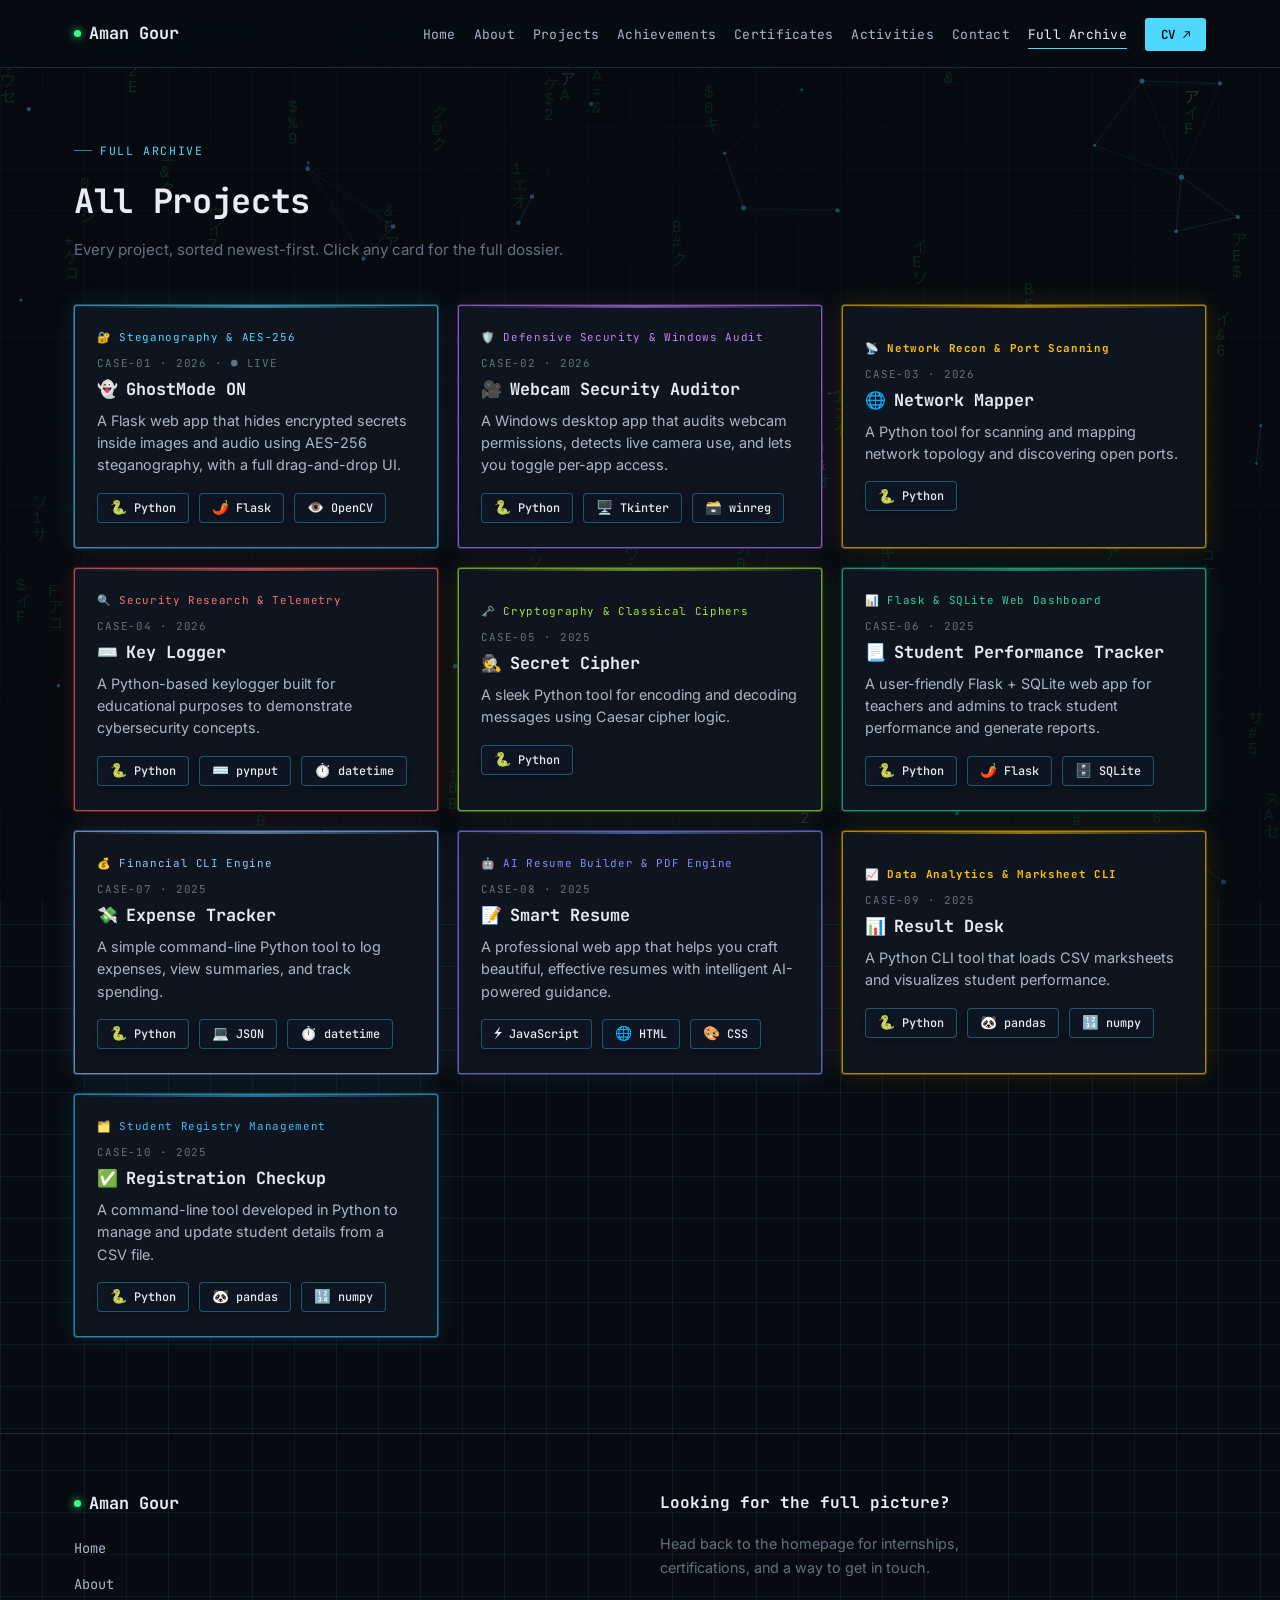
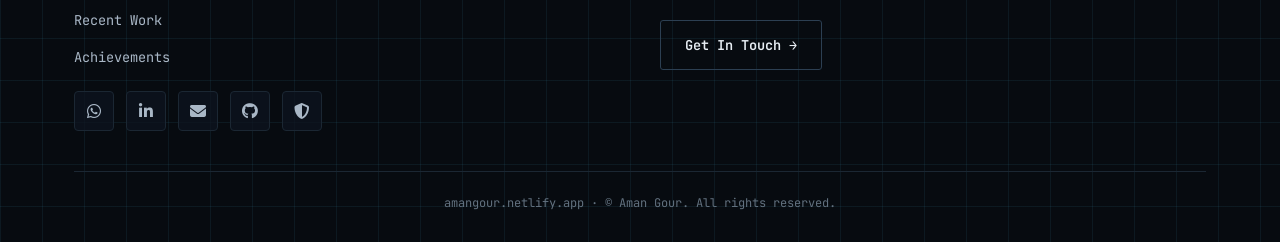
==== commit 03d2e276: "Update: CyArt internship completed, rename Resume to CV, link CV PDF" ====
--- a/work.html
+++ b/work.html
@@ -52,7 +52,7 @@
         <li><a href="index.html#activities" data-page-transition>Activities</a></li>
         <li><a href="index.html#contact" data-page-transition>Contact</a></li>
         <li><a href="work.html" class="active">Full Archive</a></li>
-        <li><a href="Resuma/Aman_Gour_Resume.pdf" target="_blank" rel="noopener noreferrer" class="nav-cta">Resume ↗</a></li>
+        <li><a href="Resuma/Aman_Gour_CV.pdf" target="_blank" rel="noopener noreferrer" class="nav-cta">CV ↗</a></li>
       </ul>
       <button class="nav-toggle" aria-label="Toggle navigation"><i class="fas fa-bars"></i></button>
     </div>
--- a/style.css
+++ b/style.css
@@ -190,9 +190,54 @@
 }
 
 @media (max-width: 960px) {
-  .nav-links { position: fixed; top: var(--nav-h); left: 0; right: 0; background: var(--bg-1); border-bottom: 1px solid var(--border); flex-direction: column; align-items: flex-start; padding: 20px 24px; gap: 18px; transform: translateY(-8px); opacity: 0; pointer-events: none; transition: 0.2s ease; }
-  .nav-links.open { transform: translateY(0); opacity: 1; pointer-events: auto; }
-  .nav-toggle { display: block; }
+  .nav-links {
+    position: fixed;
+    top: var(--nav-h);
+    left: 0;
+    right: 0;
+    background: rgba(10, 18, 28, 0.98);
+    backdrop-filter: blur(16px);
+    -webkit-backdrop-filter: blur(16px);
+    border-bottom: 1px solid var(--border);
+    box-shadow: 0 16px 36px rgba(0, 0, 0, 0.75);
+    flex-direction: column;
+    align-items: stretch;
+    padding: 20px 24px;
+    gap: 12px;
+    max-height: calc(100vh - var(--nav-h));
+    overflow-y: auto;
+    transform: translateY(-8px);
+    opacity: 0;
+    pointer-events: none;
+    transition: transform 0.25s cubic-bezier(0.4, 0, 0.2, 1), opacity 0.25s ease;
+    z-index: 100;
+  }
+  .nav-links.open {
+    transform: translateY(0);
+    opacity: 1;
+    pointer-events: auto;
+  }
+  .nav-links li {
+    width: 100%;
+  }
+  .nav-links a {
+    display: block;
+    width: 100%;
+    padding: 8px 0;
+    font-size: 0.95rem;
+  }
+  .nav-links a.nav-cta {
+    display: inline-flex;
+    width: auto;
+    margin-top: 6px;
+    padding: 9px 18px;
+    font-size: 0.85rem;
+  }
+  .nav-toggle {
+    display: flex;
+    align-items: center;
+    justify-content: center;
+  }
 }
 
 /* --------------------------------------------------------------------------
@@ -2945,25 +2990,38 @@
     margin: -24px -16px 14px -16px;
     padding: 10px 14px;
     top: -24px;
-    flex-wrap: wrap;
+    display: flex;
+    align-items: center;
+    justify-content: space-between;
     gap: 8px;
   }
   .modal-box-wide .modal-header-bar {
     margin: -22px -14px 14px -14px;
     padding: 10px 14px;
     top: -22px;
-    flex-wrap: wrap;
+    display: flex;
+    align-items: center;
+    justify-content: space-between;
     gap: 8px;
   }
   .modal-dir-tabs {
-    gap: 5px;
+    display: flex;
+    align-items: center;
+    gap: 6px;
     overflow-x: auto;
-    max-width: calc(100% - 90px);
+    -webkit-overflow-scrolling: touch;
+    scrollbar-width: none;
+    flex: 1;
+    min-width: 0;
     padding-bottom: 2px;
   }
+  .modal-dir-tabs::-webkit-scrollbar {
+    display: none;
+  }
   .modal-dir-tab {
-    padding: 4px 8px;
-    font-size: 0.68rem;
+    flex-shrink: 0;
+    padding: 5px 9px;
+    font-size: 0.7rem;
     white-space: nowrap;
   }
   .modal-nav-counter {
@@ -3089,6 +3147,9 @@
     width: 100%;
     padding: 8px 12px;
   }
+  .term-search-box input {
+    font-size: 16px; /* Prevents auto-zoom in mobile Safari */
+  }
   .internships-count-badge {
     text-align: center;
     font-size: 0.7rem;
@@ -3136,27 +3197,53 @@
     font-size: clamp(1.75rem, 8vw, 2.2rem);
   }
   .stats-grid {
+    grid-template-columns: repeat(2, 1fr);
+    gap: 8px;
+  }
+  .stat {
+    padding: 12px 8px;
+  }
+  .stat-value {
+    font-size: 1.35rem;
+  }
+  .stat-label {
+    font-size: 0.6rem;
+  }
+  .modal-box {
+    padding: 20px 12px 16px;
+  }
+  .modal-box-wide {
+    padding: 20px 12px 16px;
+  }
+  .modal-title {
+    font-size: 1.08rem;
+  }
+  .modal-close {
+    padding: 5px 9px;
+    font-size: 0.76rem;
+    flex-shrink: 0;
+  }
+  .modal-close .modal-close-txt {
+    display: none;
+  }
+  .cc-flip {
+    height: 205px;
+  }
+  .aic-action-btn {
+    font-size: 0.74rem;
+  }
+}
+
+/* Ultra-Compact Screens & Foldables (<= 340px) */
+@media (max-width: 340px) {
+  .stats-grid {
     grid-template-columns: 1fr;
     gap: 8px;
   }
-  .modal-box {
-    padding: 20px 12px 16px;
-  }
-  .modal-box-wide {
-    padding: 20px 12px 16px;
-  }
-  .modal-title {
-    font-size: 1.08rem;
-  }
-  .modal-close {
-    top: 10px; right: 10px;
-    width: 34px; height: 34px;
-    font-size: 1rem;
-  }
-  .cc-flip {
-    height: 205px;
-  }
-  .aic-action-btn {
-    font-size: 0.74rem;
+  .modal-nav-counter {
+    display: none;
+  }
+  .section-title {
+    font-size: 1.25rem;
   }
 }
